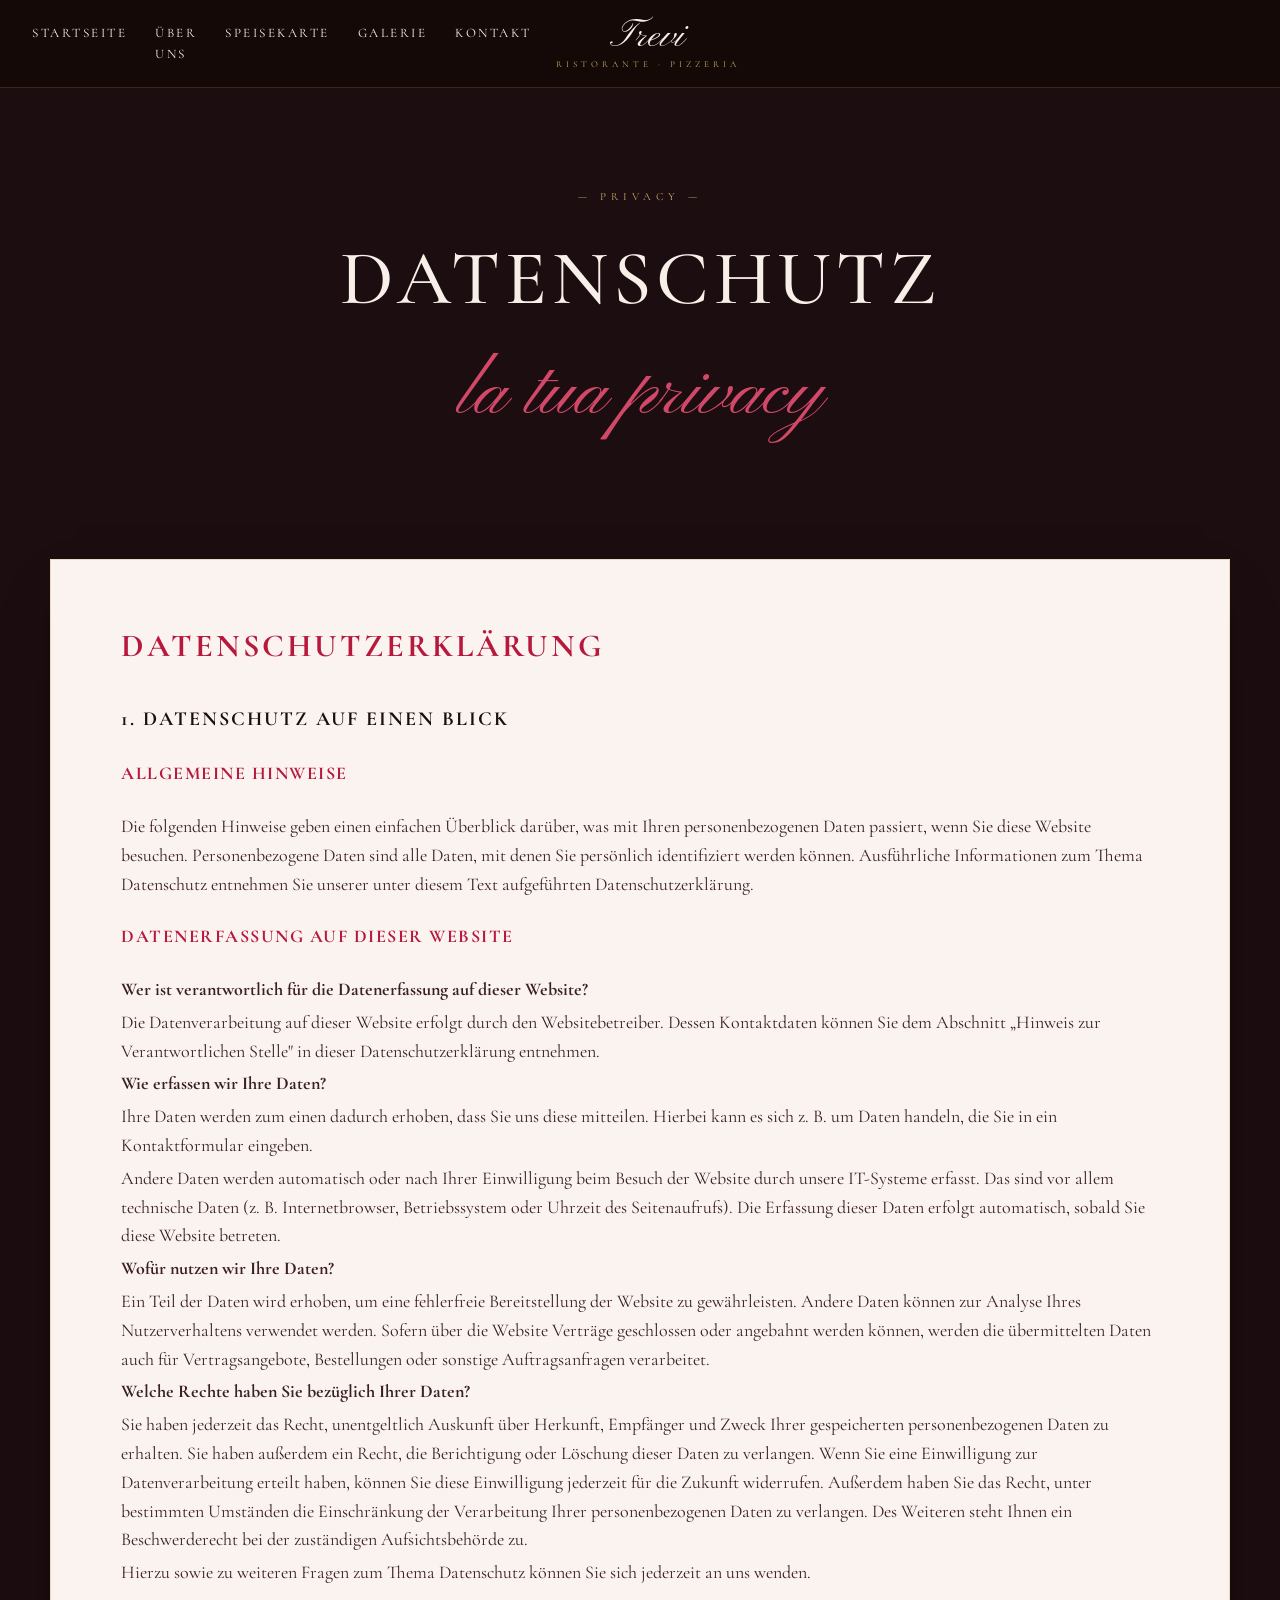
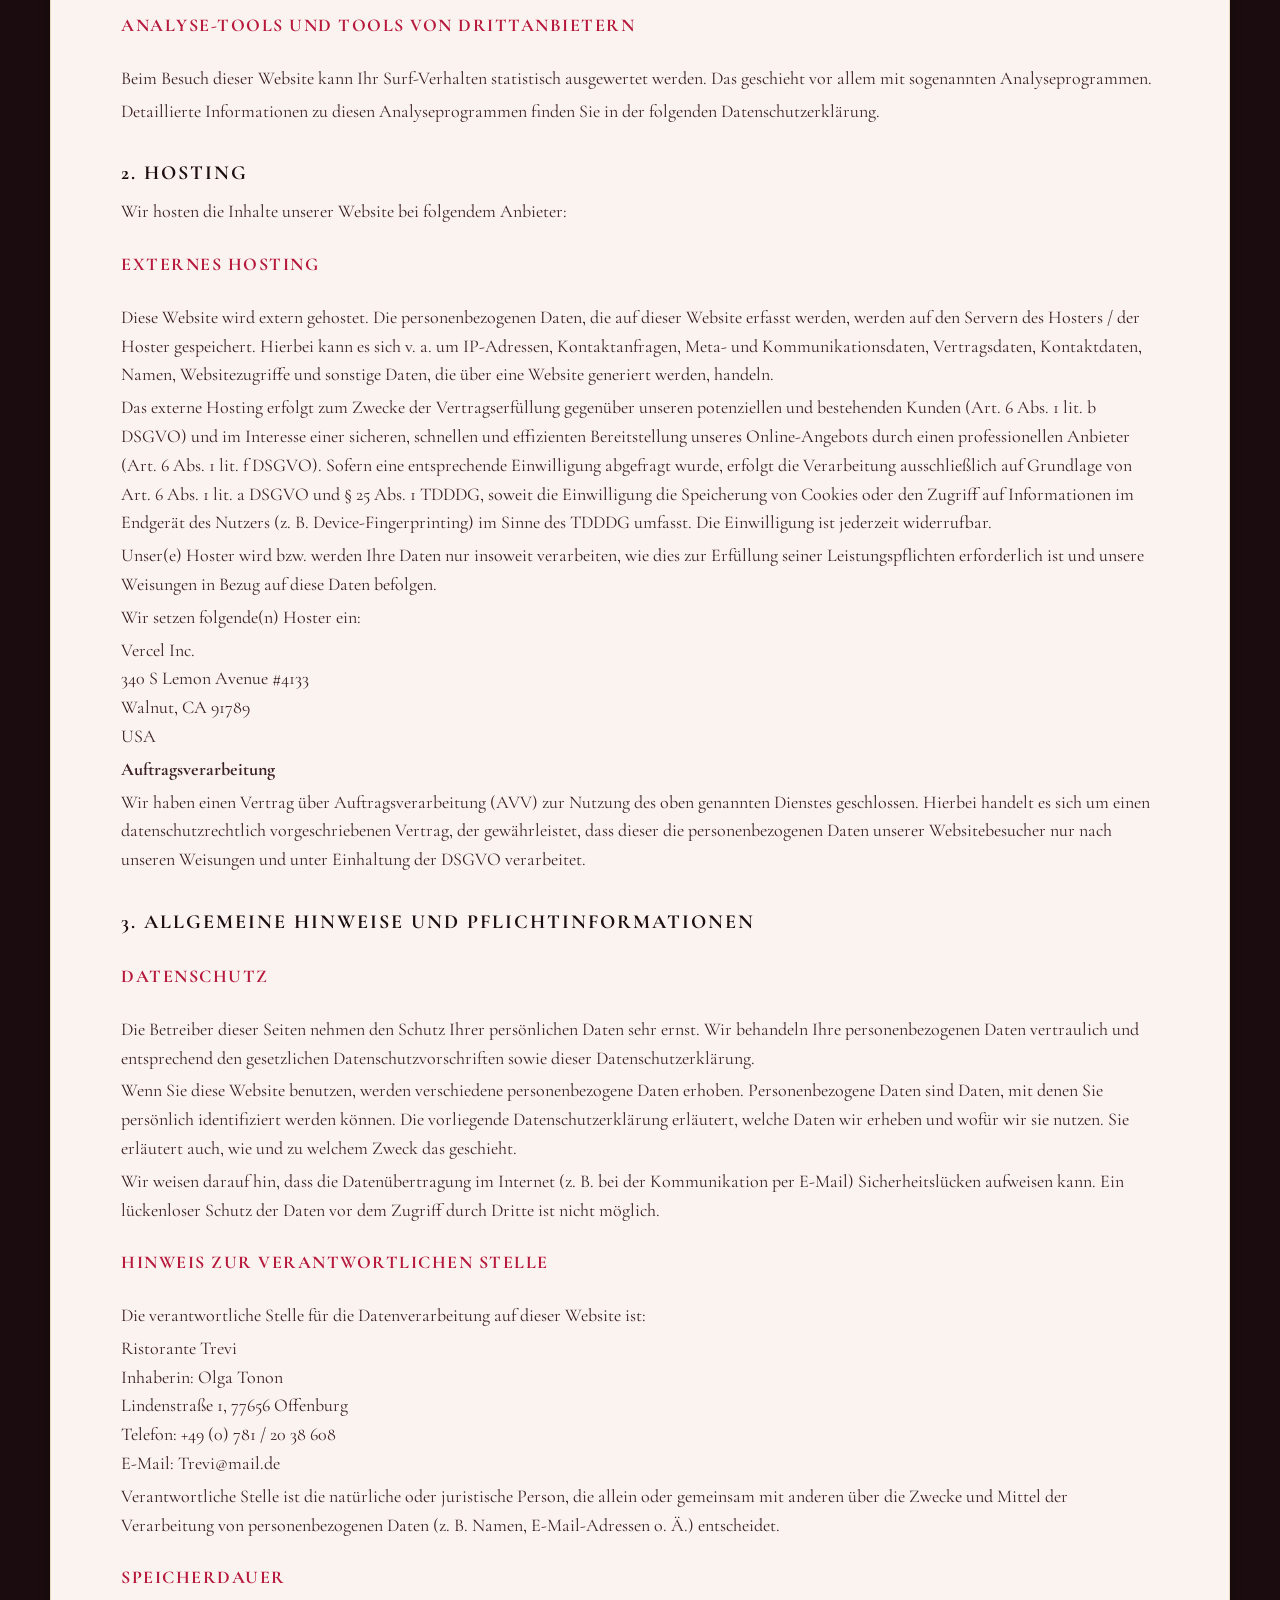
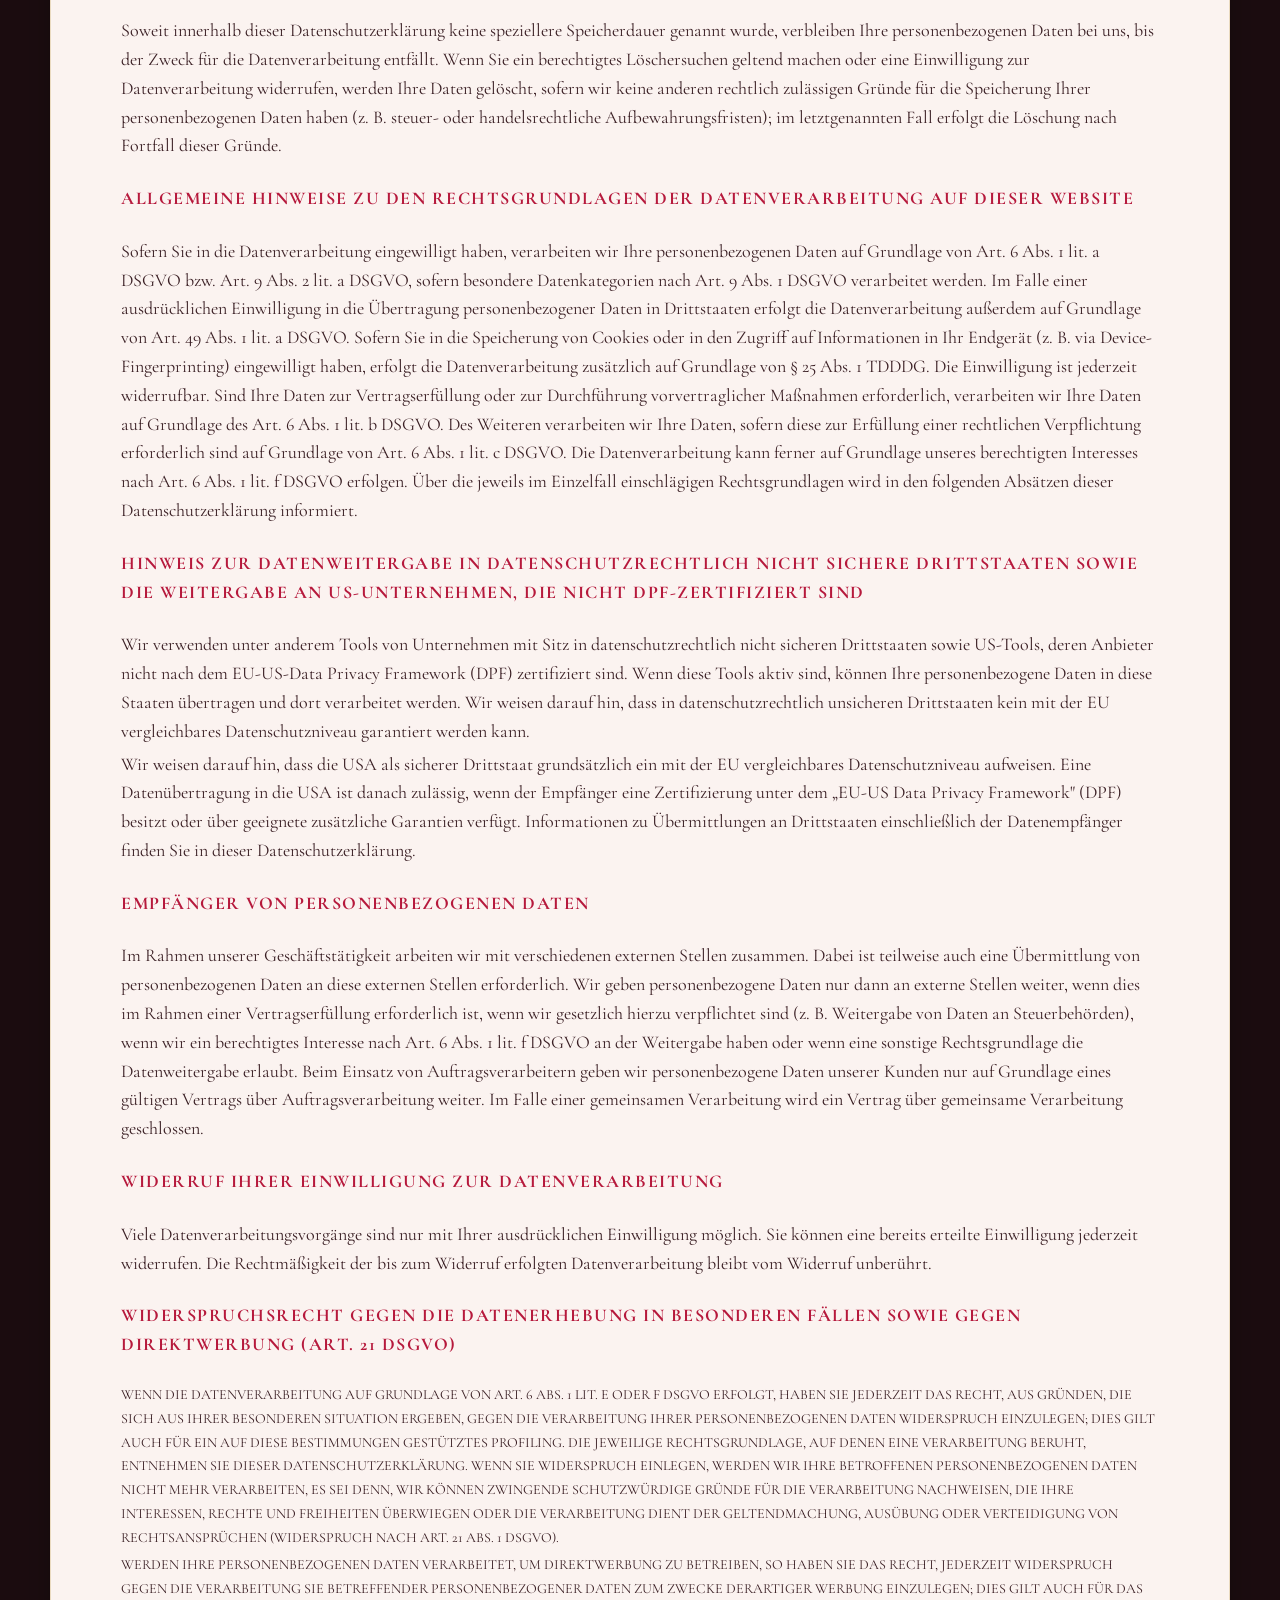
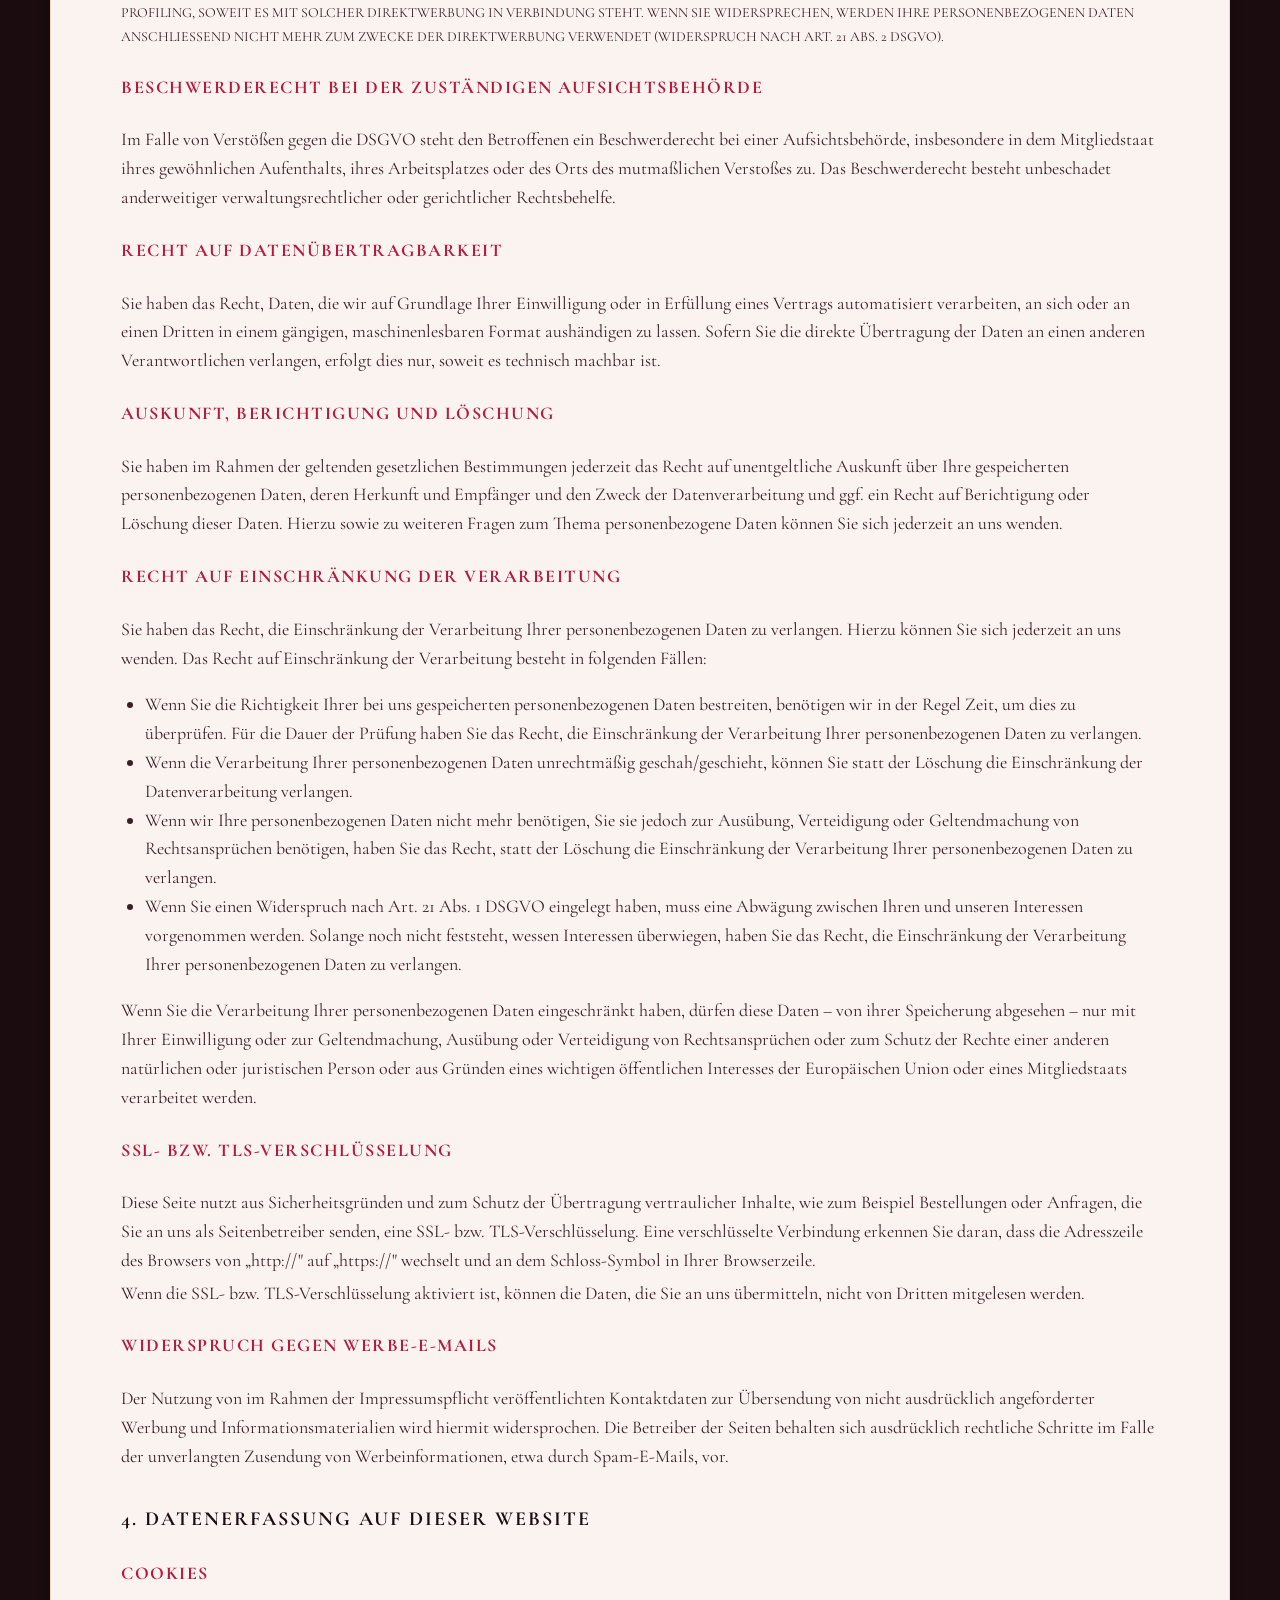
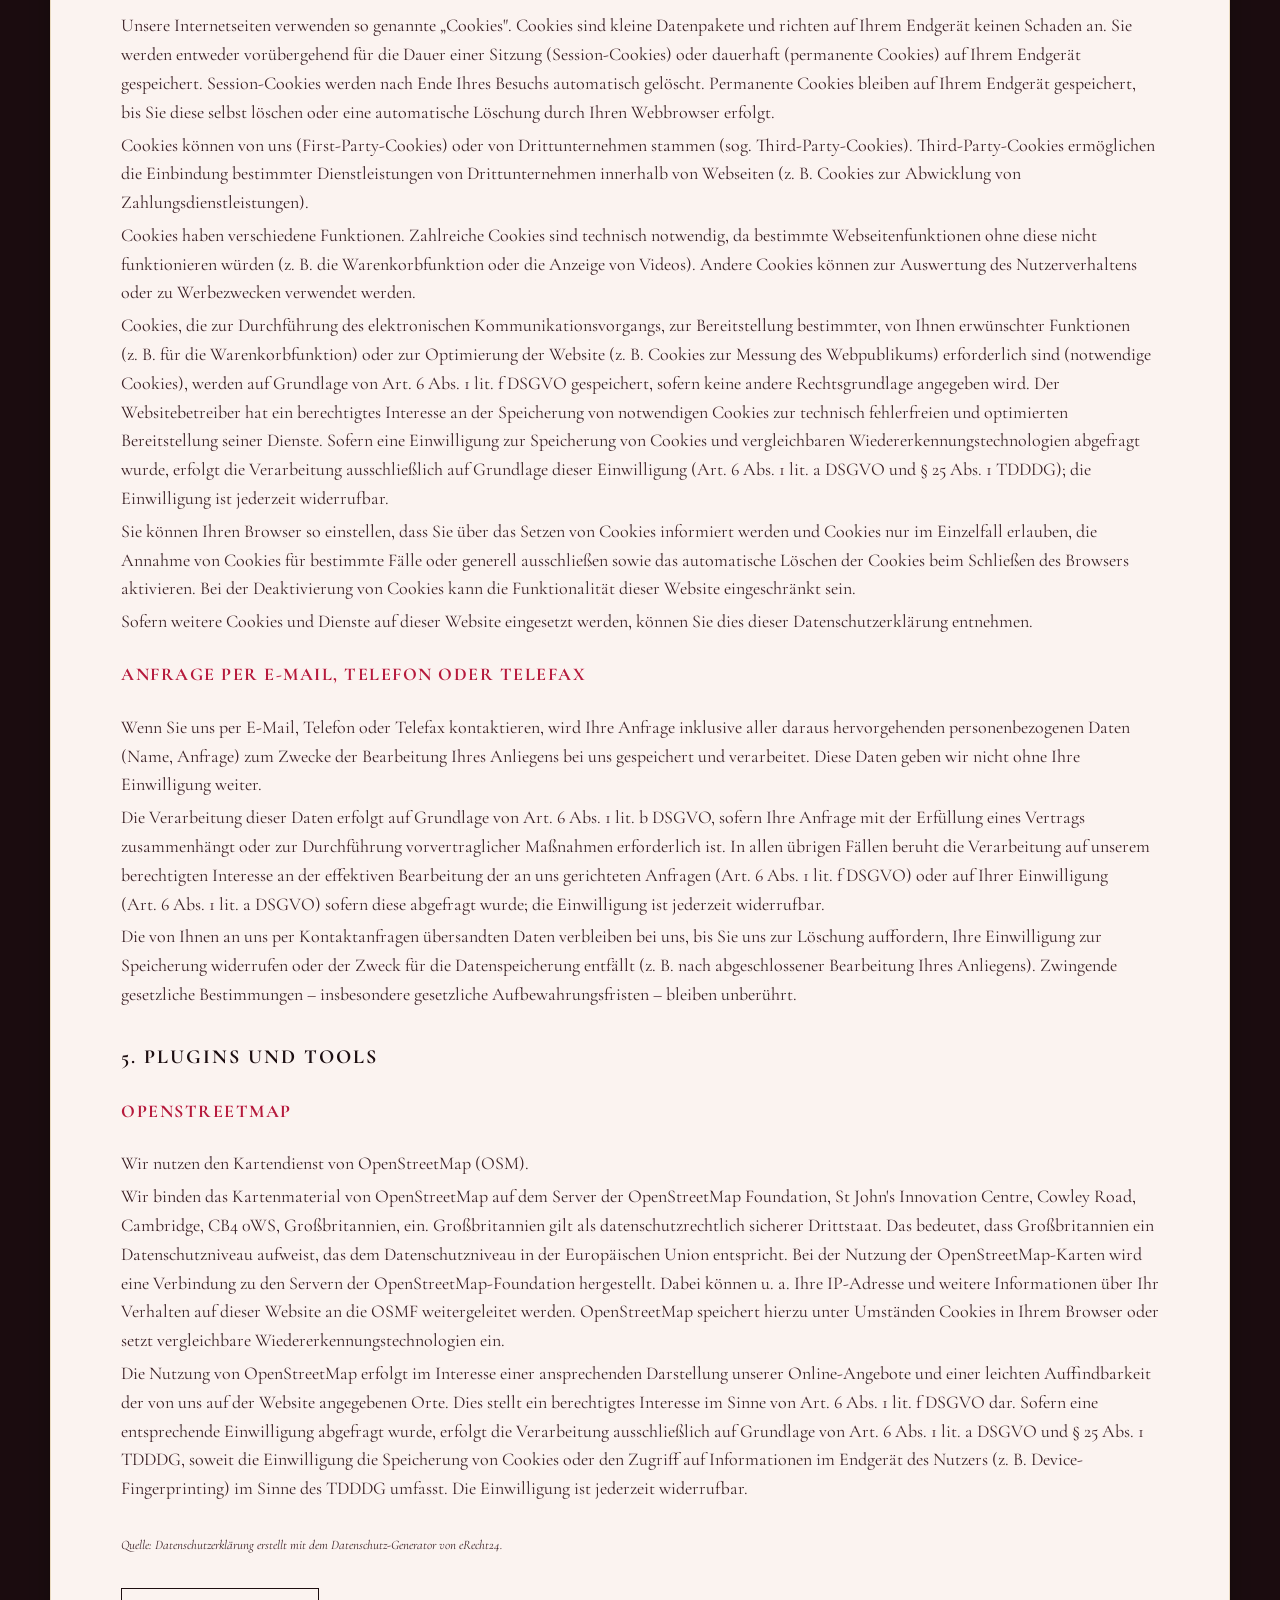
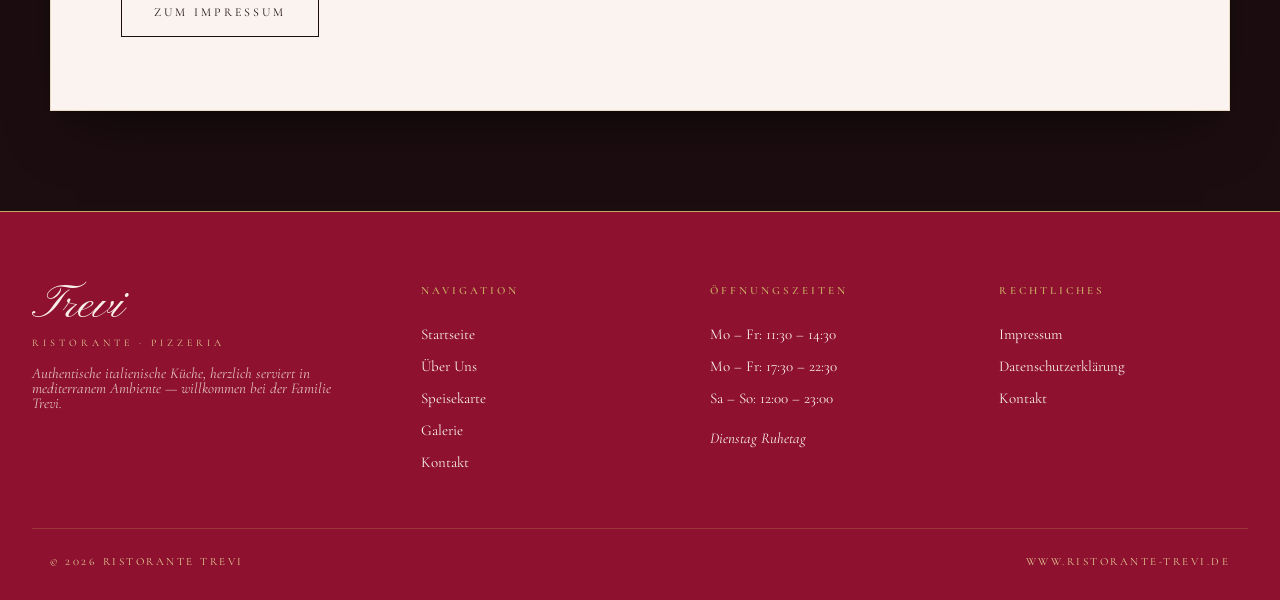
==== datenschutz.html @ f192000e "Add files via upload" ====
<!DOCTYPE html>
<html lang="de">
<head>
<meta charset="UTF-8" />
<meta name="viewport" content="width=device-width, initial-scale=1.0" />
<meta http-equiv="Cache-Control" content="no-cache, no-store, must-revalidate" />
<meta http-equiv="Pragma" content="no-cache" />
<meta http-equiv="Expires" content="0" />
<title>Datenschutzerklärung — Ristorante Trevi</title>
<meta name="description" content="Datenschutzerklärung des Ristorante Trevi gemäß DSGVO." />
<link rel="stylesheet" href="css/fonts.css?v=2" />
<link rel="stylesheet" href="css/styles.css?v=5" />
</head>
<body>
<div class="page-bg"></div>

<nav class="site-nav">
  <div class="nav-inner">
    <div class="nav-left">
      <button class="nav-toggle" aria-label="Menü öffnen">Menü</button>
      <ul class="nav-links">
        <li><a href="index.html">Startseite</a></li>
        <li><a href="ueber-uns.html">Über Uns</a></li>
        <li><a href="speisekarte.html">Speisekarte</a></li>
        <li><a href="galerie.html">Galerie</a></li>
        <li><a href="kontakt.html">Kontakt</a></li>
      </ul>
    </div>
    <a href="index.html" class="nav-brand">Trevi<small>Ristorante · Pizzeria</small></a>
    <div class="nav-right">
    </div>
  </div>
</nav>

<header class="page-header">
  <div class="eyebrow">— Privacy —</div>
  <h1>Datenschutz</h1>
  <div class="script">la tua privacy</div>
</header>

<section class="section" style="padding-top:30px;">
  <div class="section-inner">
    <article class="imprint">
      <h2>Datenschutzerklärung</h2>

      <h3>1. Datenschutz auf einen Blick</h3>

      <h4 style="color:var(--c-magenta);font-family:var(--font-display);font-size:18px;letter-spacing:1.5px;text-transform:uppercase;margin-top:24px;">Allgemeine Hinweise</h4>
      <p>Die folgenden Hinweise geben einen einfachen Überblick darüber, was mit Ihren personenbezogenen Daten
      passiert, wenn Sie diese Website besuchen. Personenbezogene Daten sind alle Daten, mit denen Sie
      persönlich identifiziert werden können. Ausführliche Informationen zum Thema Datenschutz entnehmen
      Sie unserer unter diesem Text aufgeführten Datenschutzerklärung.</p>

      <h4 style="color:var(--c-magenta);font-family:var(--font-display);font-size:18px;letter-spacing:1.5px;text-transform:uppercase;margin-top:24px;">Datenerfassung auf dieser Website</h4>
      <p><strong>Wer ist verantwortlich für die Datenerfassung auf dieser Website?</strong></p>
      <p>Die Datenverarbeitung auf dieser Website erfolgt durch den Websitebetreiber. Dessen Kontaktdaten
      können Sie dem Abschnitt „Hinweis zur Verantwortlichen Stelle" in dieser Datenschutzerklärung entnehmen.</p>

      <p><strong>Wie erfassen wir Ihre Daten?</strong></p>
      <p>Ihre Daten werden zum einen dadurch erhoben, dass Sie uns diese mitteilen. Hierbei kann es sich z.&nbsp;B. um
      Daten handeln, die Sie in ein Kontaktformular eingeben.</p>
      <p>Andere Daten werden automatisch oder nach Ihrer Einwilligung beim Besuch der Website durch unsere IT-Systeme
      erfasst. Das sind vor allem technische Daten (z.&nbsp;B. Internetbrowser, Betriebssystem oder Uhrzeit
      des Seitenaufrufs). Die Erfassung dieser Daten erfolgt automatisch, sobald Sie diese Website betreten.</p>

      <p><strong>Wofür nutzen wir Ihre Daten?</strong></p>
      <p>Ein Teil der Daten wird erhoben, um eine fehlerfreie Bereitstellung der Website zu gewährleisten. Andere
      Daten können zur Analyse Ihres Nutzerverhaltens verwendet werden. Sofern über die Website Verträge
      geschlossen oder angebahnt werden können, werden die übermittelten Daten auch für Vertragsangebote,
      Bestellungen oder sonstige Auftragsanfragen verarbeitet.</p>

      <p><strong>Welche Rechte haben Sie bezüglich Ihrer Daten?</strong></p>
      <p>Sie haben jederzeit das Recht, unentgeltlich Auskunft über Herkunft, Empfänger und Zweck Ihrer
      gespeicherten personenbezogenen Daten zu erhalten. Sie haben außerdem ein Recht, die Berichtigung oder
      Löschung dieser Daten zu verlangen. Wenn Sie eine Einwilligung zur Datenverarbeitung erteilt haben,
      können Sie diese Einwilligung jederzeit für die Zukunft widerrufen. Außerdem haben Sie das Recht, unter
      bestimmten Umständen die Einschränkung der Verarbeitung Ihrer personenbezogenen Daten zu verlangen.
      Des Weiteren steht Ihnen ein Beschwerderecht bei der zuständigen Aufsichtsbehörde zu.</p>
      <p>Hierzu sowie zu weiteren Fragen zum Thema Datenschutz können Sie sich jederzeit an uns wenden.</p>

      <h4 style="color:var(--c-magenta);font-family:var(--font-display);font-size:18px;letter-spacing:1.5px;text-transform:uppercase;margin-top:24px;">Analyse-Tools und Tools von Drittanbietern</h4>
      <p>Beim Besuch dieser Website kann Ihr Surf-Verhalten statistisch ausgewertet werden. Das geschieht vor
      allem mit sogenannten Analyseprogrammen.</p>
      <p>Detaillierte Informationen zu diesen Analyseprogrammen finden Sie in der folgenden
      Datenschutzerklärung.</p>

      <h3>2. Hosting</h3>
      <p>Wir hosten die Inhalte unserer Website bei folgendem Anbieter:</p>

      <h4 style="color:var(--c-magenta);font-family:var(--font-display);font-size:18px;letter-spacing:1.5px;text-transform:uppercase;margin-top:24px;">Externes Hosting</h4>
      <p>Diese Website wird extern gehostet. Die personenbezogenen Daten, die auf dieser Website erfasst werden,
      werden auf den Servern des Hosters / der Hoster gespeichert. Hierbei kann es sich v.&nbsp;a. um IP-Adressen,
      Kontaktanfragen, Meta- und Kommunikationsdaten, Vertragsdaten, Kontaktdaten, Namen, Websitezugriffe
      und sonstige Daten, die über eine Website generiert werden, handeln.</p>
      <p>Das externe Hosting erfolgt zum Zwecke der Vertragserfüllung gegenüber unseren potenziellen und
      bestehenden Kunden (Art.&nbsp;6 Abs.&nbsp;1 lit.&nbsp;b DSGVO) und im Interesse einer sicheren, schnellen und effizienten
      Bereitstellung unseres Online-Angebots durch einen professionellen Anbieter (Art.&nbsp;6 Abs.&nbsp;1 lit.&nbsp;f DSGVO).
      Sofern eine entsprechende Einwilligung abgefragt wurde, erfolgt die Verarbeitung ausschließlich auf
      Grundlage von Art.&nbsp;6 Abs.&nbsp;1 lit.&nbsp;a DSGVO und § 25 Abs.&nbsp;1 TDDDG, soweit die Einwilligung die Speicherung
      von Cookies oder den Zugriff auf Informationen im Endgerät des Nutzers (z.&nbsp;B. Device-Fingerprinting) im
      Sinne des TDDDG umfasst. Die Einwilligung ist jederzeit widerrufbar.</p>
      <p>Unser(e) Hoster wird bzw. werden Ihre Daten nur insoweit verarbeiten, wie dies zur Erfüllung seiner
      Leistungspflichten erforderlich ist und unsere Weisungen in Bezug auf diese Daten befolgen.</p>
      <p>Wir setzen folgende(n) Hoster ein:</p>
      <p>Vercel Inc.<br />
      340 S Lemon Avenue #4133<br />
      Walnut, CA 91789<br />
      USA</p>

      <p><strong>Auftragsverarbeitung</strong></p>
      <p>Wir haben einen Vertrag über Auftragsverarbeitung (AVV) zur Nutzung des oben genannten Dienstes
      geschlossen. Hierbei handelt es sich um einen datenschutzrechtlich vorgeschriebenen Vertrag, der
      gewährleistet, dass dieser die personenbezogenen Daten unserer Websitebesucher nur nach unseren
      Weisungen und unter Einhaltung der DSGVO verarbeitet.</p>

      <h3>3. Allgemeine Hinweise und Pflichtinformationen</h3>

      <h4 style="color:var(--c-magenta);font-family:var(--font-display);font-size:18px;letter-spacing:1.5px;text-transform:uppercase;margin-top:24px;">Datenschutz</h4>
      <p>Die Betreiber dieser Seiten nehmen den Schutz Ihrer persönlichen Daten sehr ernst. Wir behandeln Ihre
      personenbezogenen Daten vertraulich und entsprechend den gesetzlichen Datenschutzvorschriften sowie
      dieser Datenschutzerklärung.</p>
      <p>Wenn Sie diese Website benutzen, werden verschiedene personenbezogene Daten erhoben.
      Personenbezogene Daten sind Daten, mit denen Sie persönlich identifiziert werden können. Die vorliegende
      Datenschutzerklärung erläutert, welche Daten wir erheben und wofür wir sie nutzen. Sie erläutert auch, wie
      und zu welchem Zweck das geschieht.</p>
      <p>Wir weisen darauf hin, dass die Datenübertragung im Internet (z.&nbsp;B. bei der Kommunikation per E-Mail)
      Sicherheitslücken aufweisen kann. Ein lückenloser Schutz der Daten vor dem Zugriff durch Dritte ist nicht
      möglich.</p>

      <h4 style="color:var(--c-magenta);font-family:var(--font-display);font-size:18px;letter-spacing:1.5px;text-transform:uppercase;margin-top:24px;">Hinweis zur verantwortlichen Stelle</h4>
      <p>Die verantwortliche Stelle für die Datenverarbeitung auf dieser Website ist:</p>
      <p>Ristorante Trevi<br />
      Inhaberin: Olga Tonon<br />
      Lindenstraße 1, 77656 Offenburg<br />
      Telefon: +49 (0) 781 / 20 38 608<br />
      E-Mail: Trevi@mail.de</p>
      <p>Verantwortliche Stelle ist die natürliche oder juristische Person, die allein oder gemeinsam mit anderen über
      die Zwecke und Mittel der Verarbeitung von personenbezogenen Daten (z.&nbsp;B. Namen, E-Mail-Adressen o.&nbsp;Ä.)
      entscheidet.</p>

      <h4 style="color:var(--c-magenta);font-family:var(--font-display);font-size:18px;letter-spacing:1.5px;text-transform:uppercase;margin-top:24px;">Speicherdauer</h4>
      <p>Soweit innerhalb dieser Datenschutzerklärung keine speziellere Speicherdauer genannt wurde, verbleiben
      Ihre personenbezogenen Daten bei uns, bis der Zweck für die Datenverarbeitung entfällt. Wenn Sie ein
      berechtigtes Löschersuchen geltend machen oder eine Einwilligung zur Datenverarbeitung widerrufen,
      werden Ihre Daten gelöscht, sofern wir keine anderen rechtlich zulässigen Gründe für die Speicherung Ihrer
      personenbezogenen Daten haben (z.&nbsp;B. steuer- oder handelsrechtliche Aufbewahrungsfristen); im
      letztgenannten Fall erfolgt die Löschung nach Fortfall dieser Gründe.</p>

      <h4 style="color:var(--c-magenta);font-family:var(--font-display);font-size:18px;letter-spacing:1.5px;text-transform:uppercase;margin-top:24px;">Allgemeine Hinweise zu den Rechtsgrundlagen der Datenverarbeitung auf dieser Website</h4>
      <p>Sofern Sie in die Datenverarbeitung eingewilligt haben, verarbeiten wir Ihre personenbezogenen Daten auf
      Grundlage von Art.&nbsp;6 Abs.&nbsp;1 lit.&nbsp;a DSGVO bzw. Art.&nbsp;9 Abs.&nbsp;2 lit.&nbsp;a DSGVO, sofern besondere Datenkategorien
      nach Art.&nbsp;9 Abs.&nbsp;1 DSGVO verarbeitet werden. Im Falle einer ausdrücklichen Einwilligung in die Übertragung
      personenbezogener Daten in Drittstaaten erfolgt die Datenverarbeitung außerdem auf Grundlage von Art.&nbsp;49 Abs.&nbsp;1 lit.&nbsp;a DSGVO.
      Sofern Sie in die Speicherung von Cookies oder in den Zugriff auf Informationen in
      Ihr Endgerät (z.&nbsp;B. via Device-Fingerprinting) eingewilligt haben, erfolgt die Datenverarbeitung zusätzlich
      auf Grundlage von § 25 Abs.&nbsp;1 TDDDG. Die Einwilligung ist jederzeit widerrufbar. Sind Ihre Daten zur
      Vertragserfüllung oder zur Durchführung vorvertraglicher Maßnahmen erforderlich, verarbeiten wir Ihre
      Daten auf Grundlage des Art.&nbsp;6 Abs.&nbsp;1 lit.&nbsp;b DSGVO. Des Weiteren verarbeiten wir Ihre Daten, sofern diese
      zur Erfüllung einer rechtlichen Verpflichtung erforderlich sind auf Grundlage von Art.&nbsp;6 Abs.&nbsp;1 lit.&nbsp;c DSGVO.
      Die Datenverarbeitung kann ferner auf Grundlage unseres berechtigten Interesses nach Art.&nbsp;6 Abs.&nbsp;1 lit.&nbsp;f
      DSGVO erfolgen. Über die jeweils im Einzelfall einschlägigen Rechtsgrundlagen wird in den folgenden
      Absätzen dieser Datenschutzerklärung informiert.</p>

      <h4 style="color:var(--c-magenta);font-family:var(--font-display);font-size:18px;letter-spacing:1.5px;text-transform:uppercase;margin-top:24px;">Hinweis zur Datenweitergabe in datenschutzrechtlich nicht sichere Drittstaaten sowie die Weitergabe an US-Unternehmen, die nicht DPF-zertifiziert sind</h4>
      <p>Wir verwenden unter anderem Tools von Unternehmen mit Sitz in datenschutzrechtlich nicht sicheren
      Drittstaaten sowie US-Tools, deren Anbieter nicht nach dem EU-US-Data Privacy Framework (DPF)
      zertifiziert sind. Wenn diese Tools aktiv sind, können Ihre personenbezogene Daten in diese Staaten
      übertragen und dort verarbeitet werden. Wir weisen darauf hin, dass in datenschutzrechtlich unsicheren
      Drittstaaten kein mit der EU vergleichbares Datenschutzniveau garantiert werden kann.</p>
      <p>Wir weisen darauf hin, dass die USA als sicherer Drittstaat grundsätzlich ein mit der EU vergleichbares
      Datenschutzniveau aufweisen. Eine Datenübertragung in die USA ist danach zulässig, wenn der Empfänger
      eine Zertifizierung unter dem „EU-US Data Privacy Framework" (DPF) besitzt oder über geeignete
      zusätzliche Garantien verfügt. Informationen zu Übermittlungen an Drittstaaten einschließlich der
      Datenempfänger finden Sie in dieser Datenschutzerklärung.</p>

      <h4 style="color:var(--c-magenta);font-family:var(--font-display);font-size:18px;letter-spacing:1.5px;text-transform:uppercase;margin-top:24px;">Empfänger von personenbezogenen Daten</h4>
      <p>Im Rahmen unserer Geschäftstätigkeit arbeiten wir mit verschiedenen externen Stellen zusammen. Dabei
      ist teilweise auch eine Übermittlung von personenbezogenen Daten an diese externen Stellen erforderlich.
      Wir geben personenbezogene Daten nur dann an externe Stellen weiter, wenn dies im Rahmen einer
      Vertragserfüllung erforderlich ist, wenn wir gesetzlich hierzu verpflichtet sind (z.&nbsp;B. Weitergabe von Daten
      an Steuerbehörden), wenn wir ein berechtigtes Interesse nach Art.&nbsp;6 Abs.&nbsp;1 lit.&nbsp;f DSGVO an der Weitergabe
      haben oder wenn eine sonstige Rechtsgrundlage die Datenweitergabe erlaubt. Beim Einsatz von
      Auftragsverarbeitern geben wir personenbezogene Daten unserer Kunden nur auf Grundlage eines gültigen
      Vertrags über Auftragsverarbeitung weiter. Im Falle einer gemeinsamen Verarbeitung wird ein Vertrag über
      gemeinsame Verarbeitung geschlossen.</p>

      <h4 style="color:var(--c-magenta);font-family:var(--font-display);font-size:18px;letter-spacing:1.5px;text-transform:uppercase;margin-top:24px;">Widerruf Ihrer Einwilligung zur Datenverarbeitung</h4>
      <p>Viele Datenverarbeitungsvorgänge sind nur mit Ihrer ausdrücklichen Einwilligung möglich. Sie können eine
      bereits erteilte Einwilligung jederzeit widerrufen. Die Rechtmäßigkeit der bis zum Widerruf erfolgten
      Datenverarbeitung bleibt vom Widerruf unberührt.</p>

      <h4 style="color:var(--c-magenta);font-family:var(--font-display);font-size:18px;letter-spacing:1.5px;text-transform:uppercase;margin-top:24px;">Widerspruchsrecht gegen die Datenerhebung in besonderen Fällen sowie gegen Direktwerbung (Art.&nbsp;21 DSGVO)</h4>
      <p style="text-transform:uppercase;font-size:14px;line-height:1.7;">Wenn die Datenverarbeitung auf Grundlage von Art.&nbsp;6 Abs.&nbsp;1 lit.&nbsp;e oder f DSGVO erfolgt, haben Sie jederzeit das Recht,
      aus Gründen, die sich aus Ihrer besonderen Situation ergeben, gegen die Verarbeitung Ihrer personenbezogenen Daten
      Widerspruch einzulegen; dies gilt auch für ein auf diese Bestimmungen gestütztes Profiling. Die jeweilige Rechtsgrundlage,
      auf denen eine Verarbeitung beruht, entnehmen Sie dieser Datenschutzerklärung. Wenn Sie Widerspruch einlegen,
      werden wir Ihre betroffenen personenbezogenen Daten nicht mehr verarbeiten, es sei denn, wir können zwingende
      schutzwürdige Gründe für die Verarbeitung nachweisen, die Ihre Interessen, Rechte und Freiheiten überwiegen oder die
      Verarbeitung dient der Geltendmachung, Ausübung oder Verteidigung von Rechtsansprüchen (Widerspruch nach Art.&nbsp;21 Abs.&nbsp;1 DSGVO).</p>
      <p style="text-transform:uppercase;font-size:14px;line-height:1.7;">Werden Ihre personenbezogenen Daten verarbeitet, um Direktwerbung zu betreiben, so haben Sie das Recht,
      jederzeit Widerspruch gegen die Verarbeitung Sie betreffender personenbezogener Daten zum Zwecke derartiger Werbung
      einzulegen; dies gilt auch für das Profiling, soweit es mit solcher Direktwerbung in Verbindung steht. Wenn Sie widersprechen,
      werden Ihre personenbezogenen Daten anschließend nicht mehr zum Zwecke der Direktwerbung verwendet (Widerspruch
      nach Art.&nbsp;21 Abs.&nbsp;2 DSGVO).</p>

      <h4 style="color:var(--c-magenta);font-family:var(--font-display);font-size:18px;letter-spacing:1.5px;text-transform:uppercase;margin-top:24px;">Beschwerderecht bei der zuständigen Aufsichtsbehörde</h4>
      <p>Im Falle von Verstößen gegen die DSGVO steht den Betroffenen ein Beschwerderecht bei einer
      Aufsichtsbehörde, insbesondere in dem Mitgliedstaat ihres gewöhnlichen Aufenthalts, ihres Arbeitsplatzes
      oder des Orts des mutmaßlichen Verstoßes zu. Das Beschwerderecht besteht unbeschadet anderweitiger
      verwaltungsrechtlicher oder gerichtlicher Rechtsbehelfe.</p>

      <h4 style="color:var(--c-magenta);font-family:var(--font-display);font-size:18px;letter-spacing:1.5px;text-transform:uppercase;margin-top:24px;">Recht auf Datenübertragbarkeit</h4>
      <p>Sie haben das Recht, Daten, die wir auf Grundlage Ihrer Einwilligung oder in Erfüllung eines Vertrags
      automatisiert verarbeiten, an sich oder an einen Dritten in einem gängigen, maschinenlesbaren Format
      aushändigen zu lassen. Sofern Sie die direkte Übertragung der Daten an einen anderen Verantwortlichen
      verlangen, erfolgt dies nur, soweit es technisch machbar ist.</p>

      <h4 style="color:var(--c-magenta);font-family:var(--font-display);font-size:18px;letter-spacing:1.5px;text-transform:uppercase;margin-top:24px;">Auskunft, Berichtigung und Löschung</h4>
      <p>Sie haben im Rahmen der geltenden gesetzlichen Bestimmungen jederzeit das Recht auf unentgeltliche
      Auskunft über Ihre gespeicherten personenbezogenen Daten, deren Herkunft und Empfänger und den
      Zweck der Datenverarbeitung und ggf. ein Recht auf Berichtigung oder Löschung dieser Daten. Hierzu sowie
      zu weiteren Fragen zum Thema personenbezogene Daten können Sie sich jederzeit an uns wenden.</p>

      <h4 style="color:var(--c-magenta);font-family:var(--font-display);font-size:18px;letter-spacing:1.5px;text-transform:uppercase;margin-top:24px;">Recht auf Einschränkung der Verarbeitung</h4>
      <p>Sie haben das Recht, die Einschränkung der Verarbeitung Ihrer personenbezogenen Daten zu verlangen.
      Hierzu können Sie sich jederzeit an uns wenden. Das Recht auf Einschränkung der Verarbeitung besteht in
      folgenden Fällen:</p>
      <ul style="padding-left:24px;color:var(--c-ink-soft);">
        <li>Wenn Sie die Richtigkeit Ihrer bei uns gespeicherten personenbezogenen Daten bestreiten, benötigen wir
        in der Regel Zeit, um dies zu überprüfen. Für die Dauer der Prüfung haben Sie das Recht, die
        Einschränkung der Verarbeitung Ihrer personenbezogenen Daten zu verlangen.</li>
        <li>Wenn die Verarbeitung Ihrer personenbezogenen Daten unrechtmäßig geschah/geschieht, können Sie
        statt der Löschung die Einschränkung der Datenverarbeitung verlangen.</li>
        <li>Wenn wir Ihre personenbezogenen Daten nicht mehr benötigen, Sie sie jedoch zur Ausübung,
        Verteidigung oder Geltendmachung von Rechtsansprüchen benötigen, haben Sie das Recht, statt der
        Löschung die Einschränkung der Verarbeitung Ihrer personenbezogenen Daten zu verlangen.</li>
        <li>Wenn Sie einen Widerspruch nach Art.&nbsp;21 Abs.&nbsp;1 DSGVO eingelegt haben, muss eine Abwägung zwischen
        Ihren und unseren Interessen vorgenommen werden. Solange noch nicht feststeht, wessen Interessen
        überwiegen, haben Sie das Recht, die Einschränkung der Verarbeitung Ihrer personenbezogenen Daten
        zu verlangen.</li>
      </ul>
      <p>Wenn Sie die Verarbeitung Ihrer personenbezogenen Daten eingeschränkt haben, dürfen diese Daten – von
      ihrer Speicherung abgesehen – nur mit Ihrer Einwilligung oder zur Geltendmachung, Ausübung oder
      Verteidigung von Rechtsansprüchen oder zum Schutz der Rechte einer anderen natürlichen oder
      juristischen Person oder aus Gründen eines wichtigen öffentlichen Interesses der Europäischen Union oder
      eines Mitgliedstaats verarbeitet werden.</p>

      <h4 style="color:var(--c-magenta);font-family:var(--font-display);font-size:18px;letter-spacing:1.5px;text-transform:uppercase;margin-top:24px;">SSL- bzw. TLS-Verschlüsselung</h4>
      <p>Diese Seite nutzt aus Sicherheitsgründen und zum Schutz der Übertragung vertraulicher Inhalte, wie zum
      Beispiel Bestellungen oder Anfragen, die Sie an uns als Seitenbetreiber senden, eine SSL- bzw. TLS-Verschlüsselung.
      Eine verschlüsselte Verbindung erkennen Sie daran, dass die Adresszeile des Browsers von
      „http://" auf „https://" wechselt und an dem Schloss-Symbol in Ihrer Browserzeile.</p>
      <p>Wenn die SSL- bzw. TLS-Verschlüsselung aktiviert ist, können die Daten, die Sie an uns übermitteln, nicht
      von Dritten mitgelesen werden.</p>

      <h4 style="color:var(--c-magenta);font-family:var(--font-display);font-size:18px;letter-spacing:1.5px;text-transform:uppercase;margin-top:24px;">Widerspruch gegen Werbe-E-Mails</h4>
      <p>Der Nutzung von im Rahmen der Impressumspflicht veröffentlichten Kontaktdaten zur Übersendung von
      nicht ausdrücklich angeforderter Werbung und Informationsmaterialien wird hiermit widersprochen. Die
      Betreiber der Seiten behalten sich ausdrücklich rechtliche Schritte im Falle der unverlangten Zusendung von
      Werbeinformationen, etwa durch Spam-E-Mails, vor.</p>

      <h3>4. Datenerfassung auf dieser Website</h3>

      <h4 style="color:var(--c-magenta);font-family:var(--font-display);font-size:18px;letter-spacing:1.5px;text-transform:uppercase;margin-top:24px;">Cookies</h4>
      <p>Unsere Internetseiten verwenden so genannte „Cookies". Cookies sind kleine Datenpakete und richten auf
      Ihrem Endgerät keinen Schaden an. Sie werden entweder vorübergehend für die Dauer einer Sitzung
      (Session-Cookies) oder dauerhaft (permanente Cookies) auf Ihrem Endgerät gespeichert. Session-Cookies
      werden nach Ende Ihres Besuchs automatisch gelöscht. Permanente Cookies bleiben auf Ihrem Endgerät
      gespeichert, bis Sie diese selbst löschen oder eine automatische Löschung durch Ihren Webbrowser erfolgt.</p>
      <p>Cookies können von uns (First-Party-Cookies) oder von Drittunternehmen stammen (sog. Third-Party-Cookies).
      Third-Party-Cookies ermöglichen die Einbindung bestimmter Dienstleistungen von
      Drittunternehmen innerhalb von Webseiten (z.&nbsp;B. Cookies zur Abwicklung von Zahlungsdienstleistungen).</p>
      <p>Cookies haben verschiedene Funktionen. Zahlreiche Cookies sind technisch notwendig, da bestimmte
      Webseitenfunktionen ohne diese nicht funktionieren würden (z.&nbsp;B. die Warenkorbfunktion oder die Anzeige
      von Videos). Andere Cookies können zur Auswertung des Nutzerverhaltens oder zu Werbezwecken
      verwendet werden.</p>
      <p>Cookies, die zur Durchführung des elektronischen Kommunikationsvorgangs, zur Bereitstellung
      bestimmter, von Ihnen erwünschter Funktionen (z.&nbsp;B. für die Warenkorbfunktion) oder zur Optimierung der
      Website (z.&nbsp;B. Cookies zur Messung des Webpublikums) erforderlich sind (notwendige Cookies), werden auf
      Grundlage von Art.&nbsp;6 Abs.&nbsp;1 lit.&nbsp;f DSGVO gespeichert, sofern keine andere Rechtsgrundlage angegeben wird.
      Der Websitebetreiber hat ein berechtigtes Interesse an der Speicherung von notwendigen Cookies zur
      technisch fehlerfreien und optimierten Bereitstellung seiner Dienste. Sofern eine Einwilligung zur
      Speicherung von Cookies und vergleichbaren Wiedererkennungstechnologien abgefragt wurde, erfolgt die
      Verarbeitung ausschließlich auf Grundlage dieser Einwilligung (Art.&nbsp;6 Abs.&nbsp;1 lit.&nbsp;a DSGVO und § 25 Abs.&nbsp;1
      TDDDG); die Einwilligung ist jederzeit widerrufbar.</p>
      <p>Sie können Ihren Browser so einstellen, dass Sie über das Setzen von Cookies informiert werden und
      Cookies nur im Einzelfall erlauben, die Annahme von Cookies für bestimmte Fälle oder generell ausschließen
      sowie das automatische Löschen der Cookies beim Schließen des Browsers aktivieren. Bei der
      Deaktivierung von Cookies kann die Funktionalität dieser Website eingeschränkt sein.</p>
      <p>Sofern weitere Cookies und Dienste auf dieser Website eingesetzt werden, können Sie dies dieser
      Datenschutzerklärung entnehmen.</p>

      <h4 style="color:var(--c-magenta);font-family:var(--font-display);font-size:18px;letter-spacing:1.5px;text-transform:uppercase;margin-top:24px;">Anfrage per E-Mail, Telefon oder Telefax</h4>
      <p>Wenn Sie uns per E-Mail, Telefon oder Telefax kontaktieren, wird Ihre Anfrage inklusive aller daraus
      hervorgehenden personenbezogenen Daten (Name, Anfrage) zum Zwecke der Bearbeitung Ihres Anliegens
      bei uns gespeichert und verarbeitet. Diese Daten geben wir nicht ohne Ihre Einwilligung weiter.</p>
      <p>Die Verarbeitung dieser Daten erfolgt auf Grundlage von Art.&nbsp;6 Abs.&nbsp;1 lit.&nbsp;b DSGVO, sofern Ihre Anfrage mit
      der Erfüllung eines Vertrags zusammenhängt oder zur Durchführung vorvertraglicher Maßnahmen
      erforderlich ist. In allen übrigen Fällen beruht die Verarbeitung auf unserem berechtigten Interesse an der
      effektiven Bearbeitung der an uns gerichteten Anfragen (Art.&nbsp;6 Abs.&nbsp;1 lit.&nbsp;f DSGVO) oder auf Ihrer
      Einwilligung (Art.&nbsp;6 Abs.&nbsp;1 lit.&nbsp;a DSGVO) sofern diese abgefragt wurde; die Einwilligung ist jederzeit
      widerrufbar.</p>
      <p>Die von Ihnen an uns per Kontaktanfragen übersandten Daten verbleiben bei uns, bis Sie uns zur Löschung
      auffordern, Ihre Einwilligung zur Speicherung widerrufen oder der Zweck für die Datenspeicherung entfällt
      (z.&nbsp;B. nach abgeschlossener Bearbeitung Ihres Anliegens). Zwingende gesetzliche Bestimmungen –
      insbesondere gesetzliche Aufbewahrungsfristen – bleiben unberührt.</p>

      <h3>5. Plugins und Tools</h3>

      <h4 style="color:var(--c-magenta);font-family:var(--font-display);font-size:18px;letter-spacing:1.5px;text-transform:uppercase;margin-top:24px;">OpenStreetMap</h4>
      <p>Wir nutzen den Kartendienst von OpenStreetMap (OSM).</p>
      <p>Wir binden das Kartenmaterial von OpenStreetMap auf dem Server der OpenStreetMap Foundation, St
      John's Innovation Centre, Cowley Road, Cambridge, CB4&nbsp;0WS, Großbritannien, ein. Großbritannien gilt als
      datenschutzrechtlich sicherer Drittstaat. Das bedeutet, dass Großbritannien ein Datenschutzniveau
      aufweist, das dem Datenschutzniveau in der Europäischen Union entspricht. Bei der Nutzung der
      OpenStreetMap-Karten wird eine Verbindung zu den Servern der OpenStreetMap-Foundation hergestellt.
      Dabei können u.&nbsp;a. Ihre IP-Adresse und weitere Informationen über Ihr Verhalten auf dieser Website an die
      OSMF weitergeleitet werden. OpenStreetMap speichert hierzu unter Umständen Cookies in Ihrem Browser
      oder setzt vergleichbare Wiedererkennungstechnologien ein.</p>
      <p>Die Nutzung von OpenStreetMap erfolgt im Interesse einer ansprechenden Darstellung unserer Online-Angebote
      und einer leichten Auffindbarkeit der von uns auf der Website angegebenen Orte. Dies stellt ein
      berechtigtes Interesse im Sinne von Art.&nbsp;6 Abs.&nbsp;1 lit.&nbsp;f DSGVO dar. Sofern eine entsprechende Einwilligung
      abgefragt wurde, erfolgt die Verarbeitung ausschließlich auf Grundlage von Art.&nbsp;6 Abs.&nbsp;1 lit.&nbsp;a DSGVO und §
      25 Abs.&nbsp;1 TDDDG, soweit die Einwilligung die Speicherung von Cookies oder den Zugriff auf Informationen
      im Endgerät des Nutzers (z.&nbsp;B. Device-Fingerprinting) im Sinne des TDDDG umfasst. Die Einwilligung ist
      jederzeit widerrufbar.</p>

      <p style="margin-top:32px;font-size:13px;color:var(--c-ink-soft);font-style:italic;">Quelle: Datenschutzerklärung erstellt mit dem Datenschutz-Generator von eRecht24.</p>

      <p style="margin-top:32px;">
        <a href="kontakt.html#impressum" class="btn btn-ghost">Zum Impressum</a>
      </p>
    </article>
  </div>
</section>

<footer class="site-footer">
  <div class="footer-inner">
    <div class="footer-brand">
      Trevi
      <small>Ristorante · Pizzeria</small>
      <p>Authentische italienische Küche, herzlich serviert in mediterranem Ambiente — willkommen bei der Familie Trevi.</p>
    </div>
    <div class="footer-col">
      <h4>Navigation</h4>
      <ul>
        <li><a href="index.html">Startseite</a></li>
        <li><a href="ueber-uns.html">Über Uns</a></li>
        <li><a href="speisekarte.html">Speisekarte</a></li>
        <li><a href="galerie.html">Galerie</a></li>
        <li><a href="kontakt.html">Kontakt</a></li>
      </ul>
    </div>
    <div class="footer-col">
      <h4>Öffnungszeiten</h4>
      <ul>
        <li>Mo – Fr: 11:30 – 14:30</li>
        <li>Mo – Fr: 17:30 – 22:30</li>
        <li>Sa – So: 12:00 – 23:00</li>
        <li style="margin-top:8px;font-style:italic;">Dienstag Ruhetag</li>
      </ul>
    </div>
    <div class="footer-col">
      <h4>Rechtliches</h4>
      <ul>
        <li><a href="kontakt.html#impressum">Impressum</a></li>
        <li><a href="datenschutz.html">Datenschutzerklärung</a></li>
        <li><a href="kontakt.html">Kontakt</a></li>
      </ul>
    </div>
  </div>
  <div class="footer-bottom">
    <span>© <span data-year>2026</span> Ristorante Trevi</span>
    <span>www.ristorante-trevi.de</span>
  </div>
</footer>

<script src="js/main.js?v=4"></script>
</body>
</html>
---- css/fonts.css ----
/* Locally hosted Google Fonts — DSGVO-konform, no external request to Google. */

/* latin */
@font-face {
  font-family: 'Cinzel';
  font-style: normal;
  font-weight: 400;
  font-display: swap;
  src: url('fonts/cinzel-400-normal.woff2') format('woff2');
  unicode-range: U+0000-00FF, U+0131, U+0152-0153, U+02BB-02BC, U+02C6, U+02DA, U+02DC, U+0304, U+0308, U+0329, U+2000-206F, U+20AC, U+2122, U+2191, U+2193, U+2212, U+2215, U+FEFF, U+FFFD;
}

/* latin */
@font-face {
  font-family: 'Cinzel';
  font-style: normal;
  font-weight: 500;
  font-display: swap;
  src: url('fonts/cinzel-500-normal.woff2') format('woff2');
  unicode-range: U+0000-00FF, U+0131, U+0152-0153, U+02BB-02BC, U+02C6, U+02DA, U+02DC, U+0304, U+0308, U+0329, U+2000-206F, U+20AC, U+2122, U+2191, U+2193, U+2212, U+2215, U+FEFF, U+FFFD;
}

/* latin */
@font-face {
  font-family: 'Cormorant Garamond';
  font-style: italic;
  font-weight: 400;
  font-display: swap;
  src: url('fonts/cormorant-garamond-400-italic.woff2') format('woff2');
  unicode-range: U+0000-00FF, U+0131, U+0152-0153, U+02BB-02BC, U+02C6, U+02DA, U+02DC, U+0304, U+0308, U+0329, U+2000-206F, U+20AC, U+2122, U+2191, U+2193, U+2212, U+2215, U+FEFF, U+FFFD;
}

/* latin */
@font-face {
  font-family: 'Cormorant Garamond';
  font-style: italic;
  font-weight: 500;
  font-display: swap;
  src: url('fonts/cormorant-garamond-500-italic.woff2') format('woff2');
  unicode-range: U+0000-00FF, U+0131, U+0152-0153, U+02BB-02BC, U+02C6, U+02DA, U+02DC, U+0304, U+0308, U+0329, U+2000-206F, U+20AC, U+2122, U+2191, U+2193, U+2212, U+2215, U+FEFF, U+FFFD;
}

/* latin */
@font-face {
  font-family: 'Cormorant Garamond';
  font-style: normal;
  font-weight: 400;
  font-display: swap;
  src: url('fonts/cormorant-garamond-400-normal.woff2') format('woff2');
  unicode-range: U+0000-00FF, U+0131, U+0152-0153, U+02BB-02BC, U+02C6, U+02DA, U+02DC, U+0304, U+0308, U+0329, U+2000-206F, U+20AC, U+2122, U+2191, U+2193, U+2212, U+2215, U+FEFF, U+FFFD;
}

/* latin */
@font-face {
  font-family: 'Cormorant Garamond';
  font-style: normal;
  font-weight: 500;
  font-display: swap;
  src: url('fonts/cormorant-garamond-500-normal.woff2') format('woff2');
  unicode-range: U+0000-00FF, U+0131, U+0152-0153, U+02BB-02BC, U+02C6, U+02DA, U+02DC, U+0304, U+0308, U+0329, U+2000-206F, U+20AC, U+2122, U+2191, U+2193, U+2212, U+2215, U+FEFF, U+FFFD;
}

/* latin */
@font-face {
  font-family: 'Cormorant Garamond';
  font-style: normal;
  font-weight: 600;
  font-display: swap;
  src: url('fonts/cormorant-garamond-600-normal.woff2') format('woff2');
  unicode-range: U+0000-00FF, U+0131, U+0152-0153, U+02BB-02BC, U+02C6, U+02DA, U+02DC, U+0304, U+0308, U+0329, U+2000-206F, U+20AC, U+2122, U+2191, U+2193, U+2212, U+2215, U+FEFF, U+FFFD;
}

/* latin */
@font-face {
  font-family: 'Cormorant Garamond';
  font-style: normal;
  font-weight: 700;
  font-display: swap;
  src: url('fonts/cormorant-garamond-700-normal.woff2') format('woff2');
  unicode-range: U+0000-00FF, U+0131, U+0152-0153, U+02BB-02BC, U+02C6, U+02DA, U+02DC, U+0304, U+0308, U+0329, U+2000-206F, U+20AC, U+2122, U+2191, U+2193, U+2212, U+2215, U+FEFF, U+FFFD;
}

/* latin */
@font-face {
  font-family: 'Cormorant SC';
  font-style: normal;
  font-weight: 400;
  font-display: swap;
  src: url('fonts/cormorant-sc-400-normal.woff2') format('woff2');
  unicode-range: U+0000-00FF, U+0131, U+0152-0153, U+02BB-02BC, U+02C6, U+02DA, U+02DC, U+0304, U+0308, U+0329, U+2000-206F, U+20AC, U+2122, U+2191, U+2193, U+2212, U+2215, U+FEFF, U+FFFD;
}

/* latin */
@font-face {
  font-family: 'Cormorant SC';
  font-style: normal;
  font-weight: 500;
  font-display: swap;
  src: url('fonts/cormorant-sc-500-normal.woff2') format('woff2');
  unicode-range: U+0000-00FF, U+0131, U+0152-0153, U+02BB-02BC, U+02C6, U+02DA, U+02DC, U+0304, U+0308, U+0329, U+2000-206F, U+20AC, U+2122, U+2191, U+2193, U+2212, U+2215, U+FEFF, U+FFFD;
}

/* latin */
@font-face {
  font-family: 'Cormorant SC';
  font-style: normal;
  font-weight: 600;
  font-display: swap;
  src: url('fonts/cormorant-sc-600-normal.woff2') format('woff2');
  unicode-range: U+0000-00FF, U+0131, U+0152-0153, U+02BB-02BC, U+02C6, U+02DA, U+02DC, U+0304, U+0308, U+0329, U+2000-206F, U+20AC, U+2122, U+2191, U+2193, U+2212, U+2215, U+FEFF, U+FFFD;
}

/* latin */
@font-face {
  font-family: 'Pinyon Script';
  font-style: normal;
  font-weight: 400;
  font-display: swap;
  src: url('fonts/pinyon-script-400-normal.woff2') format('woff2');
  unicode-range: U+0000-00FF, U+0131, U+0152-0153, U+02BB-02BC, U+02C6, U+02DA, U+02DC, U+0304, U+0308, U+0329, U+2000-206F, U+20AC, U+2122, U+2191, U+2193, U+2212, U+2215, U+FEFF, U+FFFD;
}
---- css/styles.css ----
/* =========================================================
   Trevi Ristorante Pizzeria — Global Stylesheet
   Palette: deep magenta-red, warm gold, cream, midnight
   ========================================================= */

:root {
  /* Trevi brand book colors — sampled from the official Speisekarte PDF */
  --c-magenta: #b6193c;          /* exact banner / title red from brand book */
  --c-magenta-deep: #8e1130;     /* darker variant for hover / shadow */
  --c-magenta-soft: #d14869;     /* lighter variant for accents / shimmer */
  --c-magenta-pale: #faf3f3;     /* pale pink watermark tint from brand book */
  --c-gold: #c9a961;
  --c-gold-soft: #e6cf94;
  --c-cream: #f8efe9;            /* paper card surface — leans into watermark pink */
  --c-cream-warm: #f2e2dc;       /* warmer accent surface — payment notice etc. */
  --c-ink: #1c0d10;              /* deep ink with a faint magenta undertone */
  --c-ink-soft: #3a1f24;
  --c-paper: #fbf3f0;            /* brightest card paper — matches PDF page tone */
  --c-line: rgba(28, 13, 16, 0.15);

  --font-script: "Pinyon Script", "Italianno", cursive;
  --font-display: "Cormorant Garamond", "Playfair Display", Georgia, serif;
  --font-body: "Cormorant Garamond", Georgia, serif;
  --font-ui: "Cormorant SC", "Cinzel", serif;

  --shadow-card: 0 30px 60px -25px rgba(0, 0, 0, 0.55), 0 8px 20px -10px rgba(0, 0, 0, 0.35);
  --radius-card: 4px;
}

* { box-sizing: border-box; }

html, body {
  margin: 0;
  padding: 0;
  background: var(--c-ink);
  color: var(--c-ink);
  font-family: var(--font-body);
  font-size: 18px;
  line-height: 1.6;
  -webkit-font-smoothing: antialiased;
  text-rendering: optimizeLegibility;
  overflow-x: hidden;        /* kill any rogue horizontal scroll */
  overscroll-behavior-x: none; /* don't bounce sideways on iOS */
  width: 100%;
  max-width: 100vw;
}

img { max-width: 100%; display: block; }
a { color: inherit; text-decoration: none; }

/* ---------- Background canvas (painterly dark) ---------- */
.page-bg {
  position: fixed;
  inset: 0;
  z-index: -1;
  background:
    radial-gradient(ellipse at 20% 10%, rgba(182, 25, 60, 0.42), transparent 55%),
    radial-gradient(ellipse at 85% 90%, rgba(201, 169, 97, 0.22), transparent 55%),
    linear-gradient(135deg, #1a0810 0%, #2c1018 45%, #18070d 100%);
}
.page-bg::before {
  content: "";
  position: absolute;
  inset: 0;
  background-image: url("Brand_assets/photos/trevi-fountain.png");
  background-size: cover;
  background-position: center;
  opacity: 0.18;
  filter: saturate(0.75) contrast(1.1);
}
.page-bg::after {
  content: "";
  position: absolute;
  inset: 0;
  background: radial-gradient(ellipse at center, transparent 30%, rgba(0,0,0,0.65) 100%);
}

/* ---------- Top navigation ---------- */
.site-nav {
  position: sticky;
  top: 0;
  z-index: 50;
  background: rgba(20, 10, 8, 0.85);
  backdrop-filter: blur(10px);
  border-bottom: 1px solid rgba(201, 169, 97, 0.2);
}
.nav-inner {
  max-width: 1280px;
  margin: 0 auto;
  padding: 18px 32px;
  display: grid;
  grid-template-columns: 1fr auto 1fr;
  align-items: center;
  gap: 24px;
}
.nav-brand {
  font-family: var(--font-script);
  font-size: 38px;
  color: var(--c-cream);
  letter-spacing: 0.5px;
  line-height: 1;
  text-align: center;
}
.nav-brand small {
  display: block;
  font-family: var(--font-ui);
  font-size: 9px;
  letter-spacing: 4px;
  color: var(--c-gold);
  margin-top: 4px;
  text-transform: uppercase;
}
.nav-links {
  display: flex;
  gap: 28px;
  list-style: none;
  margin: 0;
  padding: 0;
  font-family: var(--font-ui);
  font-size: 13px;
  letter-spacing: 2.5px;
  text-transform: uppercase;
}
.nav-links a {
  color: var(--c-cream);
  position: relative;
  padding: 4px 0;
  transition: color 0.25s;
}
.nav-links a::after {
  content: "";
  position: absolute;
  left: 0; right: 0; bottom: -2px;
  height: 1px;
  background: var(--c-gold);
  transform: scaleX(0);
  transform-origin: center;
  transition: transform 0.3s ease;
}
.nav-links a:hover, .nav-links a.active {
  color: var(--c-gold-soft);
}
.nav-links a:hover::after, .nav-links a.active::after {
  transform: scaleX(1);
}
.nav-left { justify-self: start; }
.nav-right { justify-self: end; }
.nav-phone {
  font-family: var(--font-ui);
  font-size: 12px;
  letter-spacing: 2px;
  color: var(--c-gold-soft);
  display: inline-flex;
  align-items: center;
  gap: 8px;
}

.nav-toggle {
  display: none;
  background: none;
  border: 1px solid var(--c-gold);
  color: var(--c-cream);
  font-family: var(--font-ui);
  font-size: 11px;
  letter-spacing: 2px;
  padding: 8px 14px;
  cursor: pointer;
}

/* ---------- Card / panel ---------- */
.panel {
  background: var(--c-paper);
  border: 1px solid rgba(201, 169, 97, 0.35);
  box-shadow: var(--shadow-card);
  position: relative;
}
.panel-mark {
  position: absolute;
  top: 18px;
  left: 24px;
  font-family: var(--font-ui);
  font-size: 10px;
  letter-spacing: 3px;
  color: var(--c-ink-soft);
  opacity: 0.5;
}
.panel-mark.right { left: auto; right: 24px; }

/* ---------- Buttons ---------- */
.btn {
  display: inline-block;
  padding: 14px 32px;
  font-family: var(--font-ui);
  font-size: 12px;
  letter-spacing: 3px;
  text-transform: uppercase;
  border: 1px solid var(--c-magenta);
  background: var(--c-magenta);
  color: var(--c-cream);
  cursor: pointer;
  transition: all 0.3s ease;
  text-align: center;
}
.btn:hover {
  background: var(--c-magenta-deep);
  border-color: var(--c-gold);
  color: var(--c-gold-soft);
  transform: translateY(-1px);
}
.btn-ghost {
  background: transparent;
  color: var(--c-ink);
  border-color: var(--c-ink);
}
.btn-ghost:hover {
  background: var(--c-ink);
  color: var(--c-cream);
}
.btn-gold {
  background: transparent;
  border-color: var(--c-gold);
  color: var(--c-gold-soft);
}
.btn-gold:hover {
  background: var(--c-gold);
  color: var(--c-ink);
  border-color: var(--c-gold);
}

/* ---------- Hero ---------- */
.hero {
  min-height: calc(100vh - 95px);
  display: flex;
  align-items: center;
  justify-content: center;
  padding: 60px 32px;
  position: relative;
}
.hero-grid {
  width: 100%;
  max-width: 1180px;
  display: grid;
  grid-template-columns: 1.1fr 0.9fr;
  gap: 40px;
  align-items: stretch;
}
.hero-card {
  padding: 80px 70px;
  display: flex;
  flex-direction: column;
  justify-content: center;
  text-align: center;
}
.hero-eyebrow {
  font-family: var(--font-ui);
  font-size: 10px;
  letter-spacing: 5px;
  color: var(--c-magenta);
  text-transform: uppercase;
  margin-bottom: 24px;
}
.hero-eyebrow::before, .hero-eyebrow::after {
  content: "—";
  margin: 0 12px;
  color: var(--c-gold);
}
.hero-title {
  font-family: var(--font-display);
  font-weight: 500;
  font-size: clamp(48px, 6vw, 78px);
  line-height: 1;
  letter-spacing: 4px;
  margin: 0 0 8px;
  text-transform: uppercase;
  color: var(--c-ink);
}
.hero-script {
  font-family: var(--font-script);
  font-size: clamp(56px, 7vw, 92px);
  color: var(--c-magenta);
  line-height: 1;
  margin: -8px 0 24px;
  display: inline-flex;
  align-items: center;
  justify-content: center;
  gap: 18px;
}
.hero-script::before, .hero-script::after {
  content: "❦";
  color: var(--c-gold);
  font-size: 24px;
  font-family: serif;
}
.hero-text {
  font-family: var(--font-body);
  font-size: 18px;
  line-height: 1.75;
  color: var(--c-ink-soft);
  max-width: 520px;
  margin: 0 auto 16px;
}
.hero-signature {
  font-family: var(--font-script);
  font-size: 28px;
  color: var(--c-magenta);
  margin: 12px 0 32px;
}
.hero-ctas {
  display: flex;
  gap: 16px;
  justify-content: center;
  flex-wrap: wrap;
}

.hero-image {
  background-size: cover;
  background-position: center;
  border-radius: 240px 240px 12px 12px;
  border: 1px solid rgba(201, 169, 97, 0.4);
  box-shadow: var(--shadow-card);
  min-height: 540px;
  position: relative;
  overflow: hidden;
}
.hero-image::after {
  content: "";
  position: absolute;
  inset: 0;
  background: linear-gradient(180deg, transparent 60%, rgba(20,8,6,0.5));
}

/* ---------- Section blocks ---------- */
.section {
  padding: 100px 32px;
  position: relative;
}
.section-inner {
  max-width: 1180px;
  margin: 0 auto;
}
.section-eyebrow {
  font-family: var(--font-ui);
  font-size: 11px;
  letter-spacing: 5px;
  color: var(--c-gold);
  text-transform: uppercase;
  text-align: center;
  margin-bottom: 16px;
}
.section-title {
  font-family: var(--font-display);
  font-size: clamp(36px, 4.5vw, 56px);
  text-align: center;
  text-transform: uppercase;
  letter-spacing: 4px;
  color: var(--c-cream);
  margin: 0 0 12px;
  font-weight: 500;
}
.section-script {
  font-family: var(--font-script);
  font-size: clamp(42px, 5vw, 64px);
  color: var(--c-gold-soft);
  text-align: center;
  margin: -10px 0 40px;
}
.section-divider {
  display: block;
  margin: 0 auto 60px;
  width: 80px;
  height: 1px;
  background: var(--c-gold);
  position: relative;
}
.section-divider::before, .section-divider::after {
  content: "";
  position: absolute;
  top: -2px;
  width: 5px;
  height: 5px;
  background: var(--c-gold);
  border-radius: 50%;
}
.section-divider::before { left: -10px; }
.section-divider::after { right: -10px; }

/* ---------- Two-column intro ---------- */
.split {
  display: grid;
  grid-template-columns: 1fr 1fr;
  gap: 60px;
  align-items: center;
}
.split.reverse > :first-child { order: 2; }
.split-img {
  min-height: 480px;
  background-size: cover;
  background-position: center;
  border: 1px solid rgba(201, 169, 97, 0.4);
  box-shadow: var(--shadow-card);
}
.split-content h3 {
  font-family: var(--font-display);
  font-size: 36px;
  letter-spacing: 2px;
  text-transform: uppercase;
  color: var(--c-cream);
  margin: 0 0 12px;
}
.split-content .script-accent {
  font-family: var(--font-script);
  font-size: 48px;
  color: var(--c-gold-soft);
  display: block;
  margin: -8px 0 20px;
}
.split-content p {
  color: rgba(246, 239, 227, 0.85);
  font-size: 17px;
  line-height: 1.85;
}

/* ---------- Welcome strip ---------- */
.payment-notice {
  background: var(--c-cream-warm);
  border: 1px solid var(--c-gold);
  padding: 22px 28px;
  max-width: 720px;
  margin: 60px auto 0;
  text-align: center;
  font-family: var(--font-body);
  color: var(--c-ink);
  font-size: 16px;
  font-style: italic;
  position: relative;
}
.payment-notice::before {
  content: "Liebe Gäste";
  position: absolute;
  top: -12px;
  left: 50%;
  transform: translateX(-50%);
  background: var(--c-magenta);
  color: var(--c-cream);
  font-family: var(--font-ui);
  font-style: normal;
  font-size: 11px;
  letter-spacing: 3px;
  padding: 4px 16px;
  text-transform: uppercase;
}

/* ---------- Menu page ---------- */
.menu-hero {
  display: grid;
  grid-template-columns: repeat(3, 1fr);
  gap: 4px;
  margin-bottom: 60px;
  border: 1px solid rgba(201, 169, 97, 0.3);
}
.menu-hero-tile {
  height: 320px;
  background-size: cover;
  background-position: center;
  position: relative;
}
.menu-hero-tile::after {
  content: "";
  position: absolute; inset: 0;
  background: linear-gradient(180deg, rgba(0,0,0,0.1), rgba(20,8,6,0.6));
}
.menu-hero-tile span {
  position: absolute;
  bottom: 20px; left: 50%;
  transform: translateX(-50%);
  z-index: 2;
  font-family: var(--font-script);
  color: var(--c-cream);
  font-size: 36px;
  text-shadow: 0 2px 12px rgba(0,0,0,0.6);
}

.menu-section {
  background: var(--c-paper);
  border: 1px solid rgba(201, 169, 97, 0.35);
  padding: 60px 70px;
  margin-bottom: 32px;
  box-shadow: var(--shadow-card);
}
.menu-section-head {
  text-align: center;
  margin-bottom: 40px;
  position: relative;
}
.menu-section-head .num {
  font-family: var(--font-ui);
  font-size: 11px;
  letter-spacing: 4px;
  color: var(--c-magenta);
  display: block;
  margin-bottom: 8px;
}
.menu-section-head h2 {
  font-family: var(--font-display);
  font-size: 42px;
  letter-spacing: 4px;
  text-transform: uppercase;
  color: var(--c-ink);
  margin: 0;
  font-weight: 500;
}
.menu-section-head .it {
  font-family: var(--font-script);
  font-size: 36px;
  color: var(--c-magenta);
  display: block;
  margin: -4px 0 12px;
}
.menu-section-head p {
  color: var(--c-ink-soft);
  font-style: italic;
  max-width: 620px;
  margin: 12px auto 0;
}

.menu-grid {
  display: grid;
  grid-template-columns: 1fr 1fr;
  gap: 18px 56px;
}
.menu-item {
  display: grid;
  grid-template-columns: 1fr auto;
  gap: 20px;
  padding: 14px 0;
  border-bottom: 1px dotted rgba(31, 20, 16, 0.2);
  align-items: baseline;
}
.menu-item-name {
  font-family: var(--font-display);
  font-size: 21px;
  font-weight: 600;
  color: var(--c-ink);
  letter-spacing: 0.5px;
}
.menu-item-name .alg {
  font-family: var(--font-ui);
  font-size: 11px;
  color: var(--c-magenta);
  font-weight: 500;
  margin-left: 6px;
  letter-spacing: 1px;
  vertical-align: super;
}
.menu-item-desc {
  font-size: 15px;
  color: var(--c-ink-soft);
  font-style: italic;
  line-height: 1.5;
  margin-top: 2px;
}
.menu-item-price {
  font-family: var(--font-display);
  font-size: 20px;
  color: var(--c-magenta);
  font-weight: 600;
  white-space: nowrap;
}

.legend {
  background: var(--c-cream-warm);
  border: 1px solid var(--c-gold);
  padding: 40px 50px;
  margin-top: 32px;
}
.legend h3 {
  font-family: var(--font-display);
  font-size: 24px;
  letter-spacing: 3px;
  text-transform: uppercase;
  color: var(--c-magenta);
  text-align: center;
  margin: 0 0 24px;
}
.legend-grid {
  display: grid;
  grid-template-columns: repeat(3, 1fr);
  gap: 8px 32px;
  font-size: 14px;
  color: var(--c-ink);
}
.legend-grid li { list-style: none; padding: 4px 0; }
.legend-grid .num {
  display: inline-block;
  width: 28px;
  font-weight: 700;
  color: var(--c-magenta);
}

/* ---------- Reservation form ---------- */
.res-grid {
  display: grid;
  grid-template-columns: 1.1fr 0.9fr;
  gap: 0;
  background: var(--c-paper);
  border: 1px solid rgba(201, 169, 97, 0.35);
  box-shadow: var(--shadow-card);
}
.res-form {
  padding: 60px 60px;
}
.res-side {
  background-size: cover;
  background-position: center;
  position: relative;
  min-height: 500px;
}
.res-side::after {
  content: "";
  position: absolute; inset: 0;
  background: linear-gradient(180deg, rgba(20,8,6,0.4), rgba(182, 25, 60,0.65));
}
.res-side-inner {
  position: absolute; inset: 0;
  z-index: 2;
  display: flex; flex-direction: column;
  justify-content: center; align-items: center;
  text-align: center;
  padding: 40px;
  color: var(--c-cream);
}
.res-side-inner .script {
  font-family: var(--font-script);
  font-size: 64px;
  color: var(--c-gold-soft);
}
.res-side-inner .phone {
  font-family: var(--font-display);
  font-size: 32px;
  letter-spacing: 2px;
  margin: 12px 0;
}
.res-side-inner small {
  font-family: var(--font-ui);
  font-size: 11px;
  letter-spacing: 3px;
  text-transform: uppercase;
  color: var(--c-gold);
}

.field { margin-bottom: 22px; }
.field label {
  display: block;
  font-family: var(--font-ui);
  font-size: 11px;
  letter-spacing: 2.5px;
  text-transform: uppercase;
  color: var(--c-magenta);
  margin-bottom: 8px;
}
.field input, .field select, .field textarea {
  width: 100%;
  padding: 12px 14px;
  font-family: var(--font-body);
  font-size: 16px;
  background: transparent;
  border: 1px solid var(--c-line);
  border-bottom: 1px solid var(--c-ink);
  color: var(--c-ink);
  outline: none;
  transition: border-color 0.2s;
}
.field input:focus, .field select:focus, .field textarea:focus {
  border-color: var(--c-magenta);
}
.field-row {
  display: grid;
  grid-template-columns: 1fr 1fr;
  gap: 18px;
}

/* ---------- Contact ---------- */
.contact-grid {
  display: grid;
  grid-template-columns: 1fr 1fr;
  gap: 32px;
}
.contact-card {
  background: var(--c-paper);
  border: 1px solid rgba(201, 169, 97, 0.35);
  padding: 50px 50px;
  box-shadow: var(--shadow-card);
}
.contact-card h3 {
  font-family: var(--font-display);
  font-size: 28px;
  letter-spacing: 2px;
  text-transform: uppercase;
  color: var(--c-magenta);
  margin: 0 0 20px;
}
.contact-card p, .contact-card a {
  color: var(--c-ink-soft);
  margin: 6px 0;
}
.contact-card .row {
  display: grid;
  grid-template-columns: 110px 1fr;
  gap: 16px;
  padding: 10px 0;
  border-bottom: 1px dotted rgba(31,20,16,0.15);
}
.contact-card .row:last-child { border-bottom: 0; }
.contact-card .row .lbl {
  font-family: var(--font-ui);
  font-size: 11px;
  letter-spacing: 2px;
  text-transform: uppercase;
  color: var(--c-magenta);
  align-self: center;
}

.map-wrap {
  margin-top: 60px;
  border: 1px solid rgba(201, 169, 97, 0.35);
  box-shadow: var(--shadow-card);
  overflow: hidden;
  height: 420px;
}
.map-wrap iframe { width: 100%; height: 100%; border: 0; filter: sepia(0.2) saturate(0.9); }

.imprint {
  background: var(--c-paper);
  border: 1px solid rgba(201, 169, 97, 0.35);
  padding: 60px 70px;
  margin-top: 32px;
  box-shadow: var(--shadow-card);
}
.imprint h2 {
  font-family: var(--font-display);
  font-size: 32px;
  text-transform: uppercase;
  letter-spacing: 3px;
  color: var(--c-magenta);
  margin: 0 0 24px;
}
.imprint h3 {
  font-family: var(--font-display);
  font-size: 20px;
  text-transform: uppercase;
  letter-spacing: 2px;
  color: var(--c-ink);
  margin: 32px 0 8px;
}
.imprint p { color: var(--c-ink-soft); margin: 4px 0; }

/* ---------- Footer ---------- */
.site-footer {
  background: var(--c-magenta-deep);
  color: var(--c-cream);
  padding: 70px 32px 30px;
  margin-top: 0;
  border-top: 1px solid var(--c-gold);
}
.footer-inner {
  max-width: 1180px;
  margin: 0 auto;
  display: grid;
  grid-template-columns: 1.4fr 1fr 1fr 1fr;
  gap: 40px;
  padding-bottom: 50px;
  border-bottom: 1px solid rgba(201, 169, 97, 0.25);
}
.footer-brand {
  font-family: var(--font-script);
  font-size: 48px;
  color: var(--c-cream);
  line-height: 1;
}
.footer-brand small {
  display: block;
  font-family: var(--font-ui);
  font-size: 10px;
  letter-spacing: 4px;
  color: var(--c-gold-soft);
  margin-top: 8px;
  text-transform: uppercase;
}
.footer-brand p {
  font-family: var(--font-body);
  font-size: 15px;
  font-style: italic;
  margin-top: 18px;
  max-width: 320px;
  color: rgba(246, 239, 227, 0.8);
}
.footer-col h4 {
  font-family: var(--font-ui);
  font-size: 11px;
  letter-spacing: 3px;
  text-transform: uppercase;
  color: var(--c-gold);
  margin: 0 0 18px;
}
.footer-col ul {
  list-style: none;
  padding: 0;
  margin: 0;
}
.footer-col li { padding: 4px 0; font-size: 15px; }
.footer-col a { transition: color 0.2s; }
.footer-col a:hover { color: var(--c-gold-soft); }
.footer-bottom {
  max-width: 1180px;
  margin: 0 auto;
  padding-top: 24px;
  display: flex;
  justify-content: space-between;
  align-items: center;
  font-family: var(--font-ui);
  font-size: 11px;
  letter-spacing: 2.5px;
  text-transform: uppercase;
  color: var(--c-gold-soft);
}

/* ---------- Page header (interior pages) ---------- */
.page-header {
  text-align: center;
  padding: 100px 32px 40px;
}
.page-header .eyebrow {
  font-family: var(--font-ui);
  font-size: 11px;
  letter-spacing: 5px;
  color: var(--c-gold);
  text-transform: uppercase;
}
.page-header h1 {
  font-family: var(--font-display);
  font-size: clamp(48px, 6vw, 84px);
  text-transform: uppercase;
  letter-spacing: 5px;
  color: var(--c-cream);
  margin: 12px 0 4px;
  font-weight: 500;
}
.page-header .script {
  font-family: var(--font-script);
  font-size: clamp(56px, 6vw, 86px);
  color: var(--c-magenta-soft);
  margin: -10px 0 0;
}

/* ---------- Hours strip ---------- */
.hours-strip {
  background: var(--c-paper);
  border: 1px solid rgba(201, 169, 97, 0.35);
  padding: 36px 50px;
  margin-top: 32px;
  box-shadow: var(--shadow-card);
}
.hours-strip h3 {
  font-family: var(--font-display);
  font-size: 24px;
  letter-spacing: 3px;
  text-transform: uppercase;
  color: var(--c-magenta);
  margin: 0 0 18px;
  text-align: center;
}
.hours-grid {
  display: grid;
  grid-template-columns: repeat(2, 1fr);
  gap: 8px 60px;
  font-size: 16px;
  color: var(--c-ink);
}
.hours-grid div {
  display: flex;
  justify-content: space-between;
  border-bottom: 1px dotted rgba(31,20,16,0.15);
  padding: 6px 0;
}
.hours-grid div span:first-child {
  font-family: var(--font-ui);
  font-size: 12px;
  letter-spacing: 2px;
  text-transform: uppercase;
  color: var(--c-ink-soft);
}

/* ---------- Full-bleed banner image (e.g. between sections) ---------- */
.banner-section {
  width: 100vw;
  margin-left: calc(50% - 50vw);   /* break out of any parent padding */
  padding: 32px 0;
}
.banner-image {
  width: 100%;
  height: 420px;
  background-size: cover;
  background-position: center;
  background-repeat: no-repeat;
  border-top: 1px solid rgba(201, 169, 97, 0.25);
  border-bottom: 1px solid rgba(201, 169, 97, 0.25);
  box-shadow: 0 20px 60px -20px rgba(0,0,0,0.6);
  position: relative;
}
.banner-image::after {
  /* Soft edge fade so the photo blends into the dark page background. */
  content: "";
  position: absolute;
  inset: 0;
  background:
    linear-gradient(90deg, rgba(20,8,12,0.55), transparent 18%, transparent 82%, rgba(20,8,12,0.55)),
    linear-gradient(180deg, transparent 70%, rgba(20,8,12,0.45));
  pointer-events: none;
}
@media (max-width: 980px) { .banner-image { height: 280px; } }
@media (max-width: 560px) { .banner-image { height: 220px; } }

/* ---------- Gallery (Galerie) — horizontal-scrolling bento ---------- */
/* Editorial bento grid that flows horizontally. The user drags or
   scrolls left/right to reveal more tiles. Two rows tall, with each
   tile spanning a varied number of rows/columns for an asymmetric feel. */
.gallery-scroll {
  position: relative;
  width: 100vw;
  margin-left: calc(50% - 50vw);  /* break out of section padding to span viewport */
  overflow-x: auto;
  overflow-y: hidden;
  cursor: grab;
  padding: 8px 32px 28px;
  scroll-snap-type: x proximity;
  -webkit-overflow-scrolling: touch;
  scrollbar-width: thin;
  scrollbar-color: rgba(201, 169, 97, 0.35) transparent;
}
.gallery-scroll::-webkit-scrollbar { height: 8px; }
.gallery-scroll::-webkit-scrollbar-track { background: transparent; }
.gallery-scroll::-webkit-scrollbar-thumb {
  background: rgba(201, 169, 97, 0.3);
  border-radius: 4px;
}
.gallery-scroll::-webkit-scrollbar-thumb:hover { background: rgba(201, 169, 97, 0.55); }
.gallery-scroll.dragging { cursor: grabbing; }
.gallery-scroll.dragging .gallery-item { pointer-events: none; }

.gallery {
  display: grid;
  grid-template-rows: repeat(2, 240px);
  grid-auto-flow: column;
  grid-auto-columns: minmax(280px, 1fr);
  gap: 16px;
  width: max-content;
  padding: 0 16px;
}
.gallery-item {
  position: relative;
  overflow: hidden;
  border: 1px solid rgba(201, 169, 97, 0.35);
  box-shadow: var(--shadow-card);
  cursor: zoom-in;
  border-radius: 12px;
  background: var(--c-ink);
  scroll-snap-align: start;
  user-select: none;
}
.gallery-item img {
  width: 100%;
  height: 100%;
  object-fit: cover;
  object-position: center;
  transition: transform 0.7s cubic-bezier(0.2, 0.8, 0.2, 1);
  pointer-events: none;
  -webkit-user-drag: none;
}
/* When the subject sits high in the frame (e.g. a person's face),
   anchor the crop to the top so the face never gets clipped. */
.gallery-item.fit-top img { object-position: center top; }
.gallery-item::after {
  content: "";
  position: absolute;
  inset: 0;
  background: linear-gradient(180deg, transparent 45%, rgba(15, 5, 8, 0.85));
  opacity: 0;
  transition: opacity 0.5s ease;
  pointer-events: none;
}
.gallery-item:hover::after { opacity: 1; }
.gallery-item:hover img { transform: scale(1.06); }
.gallery-item .caption {
  position: absolute;
  left: 22px;
  right: 22px;
  bottom: 22px;
  z-index: 2;
  pointer-events: none;
  opacity: 0;
  transform: translateY(14px);
  transition: opacity 0.5s ease, transform 0.5s cubic-bezier(0.2, 0.8, 0.2, 1);
}
.gallery-item:hover .caption { opacity: 1; transform: translateY(0); }
.gallery-item .caption-title {
  display: block;
  font-family: var(--font-display);
  font-size: 22px;
  color: var(--c-cream);
  letter-spacing: 1px;
  text-shadow: 0 2px 14px rgba(0,0,0,0.7);
  font-weight: 600;
}
.gallery-item .caption-desc {
  display: block;
  margin-top: 4px;
  font-family: var(--font-body);
  font-size: 14px;
  font-style: italic;
  color: rgba(246, 239, 227, 0.85);
  text-shadow: 0 2px 12px rgba(0,0,0,0.7);
}

/* Bento spans — flowing in column-direction grid:
   span 2 rows = full-height column; span 2 columns = double-wide block. */
.gallery-item.t1 { grid-row: span 2; grid-column: span 2; }   /* large hero */
.gallery-item.t2 { grid-row: span 1; }                          /* short top */
.gallery-item.t3 { grid-row: span 1; }                          /* short top */
.gallery-item.t4 { grid-row: span 2; }                          /* tall column */
.gallery-item.t5 { grid-row: span 1; }                          /* short bottom (fills col with t2/t3 next to it) */
.gallery-item.t6 { grid-row: span 2; grid-column: span 2; }     /* wide tall block */
.gallery-item.t7 { grid-row: span 1; grid-column: span 2; }     /* wide bar (top) */
.gallery-item.t8 { grid-row: span 1; grid-column: span 2; }     /* wide bar (bottom) */

/* Subtle drag-hint at the right edge so users know there's more. */
.gallery-hint {
  position: absolute;
  right: 24px;
  bottom: 4px;
  z-index: 3;
  font-family: var(--font-ui);
  font-size: 11px;
  letter-spacing: 3px;
  text-transform: uppercase;
  color: var(--c-gold-soft);
  opacity: 0.7;
  pointer-events: none;
}
.gallery-hint::before { content: "← "; }
.gallery-hint::after { content: " →"; }

/* Lightbox overlay */
.lightbox {
  position: fixed;
  inset: 0;
  z-index: 100;
  background: rgba(15, 6, 9, 0.92);
  display: none;
  align-items: center;
  justify-content: center;
  padding: 32px;
  cursor: zoom-out;
}
.lightbox.open { display: flex; }
.lightbox img {
  max-width: 92vw;
  max-height: 88vh;
  border: 1px solid rgba(201, 169, 97, 0.35);
  box-shadow: 0 40px 80px -20px rgba(0,0,0,0.7);
  object-fit: contain;
}
.lightbox-close {
  position: absolute;
  top: 24px;
  right: 28px;
  background: none;
  border: 1px solid rgba(230, 207, 148, 0.5);
  color: var(--c-cream);
  font-family: var(--font-ui);
  font-size: 12px;
  letter-spacing: 3px;
  padding: 8px 16px;
  cursor: pointer;
  text-transform: uppercase;
  transition: all 0.3s ease;
}
.lightbox-close:hover {
  background: var(--c-magenta);
  border-color: var(--c-magenta);
}

/* ---------- Responsive ---------- */
@media (max-width: 980px) {
  .nav-inner { grid-template-columns: auto 1fr auto; padding: 14px 20px; }
  .nav-left { order: 1; justify-self: start; }
  .nav-right { order: 3; justify-self: end; }
  .nav-brand { order: 2; font-size: 28px; justify-self: center; }
  .nav-toggle { display: inline-block; }
  .nav-links {
    display: none;
    position: absolute;
    top: 100%; left: 0; right: 0;
    flex-direction: column;
    align-items: center;       /* center items in stacked menu */
    background: rgba(20, 10, 8, 0.97);
    padding: 24px;
    gap: 20px;
    border-top: 1px solid rgba(201, 169, 97, 0.25);
  }
  .nav-links.open { display: flex; }
  .nav-phone { display: none; }

  .hero-grid { grid-template-columns: 1fr; gap: 24px; justify-items: center; }
  .hero-card { padding: 50px 28px; width: 100%; max-width: 560px; }
  .hero-image { min-height: 320px; border-radius: 160px 160px 8px 8px; width: 100%; max-width: 560px; }

  .split { grid-template-columns: 1fr; gap: 32px; justify-items: center; }
  .split.reverse > :first-child { order: 0; }
  .split-img { min-height: 320px; width: 100%; max-width: 560px; }
  .split-content { width: 100%; max-width: 560px; text-align: center; }
  .split-content .btn,
  .split-content .btn-gold { display: inline-block; }

  .menu-hero { grid-template-columns: 1fr; }
  .menu-hero-tile { height: 220px; }
  .menu-section { padding: 40px 24px; }
  .menu-section-head h2 { font-size: 32px; letter-spacing: 3px; }
  .menu-grid { grid-template-columns: 1fr; gap: 0; }
  .menu-item { grid-template-columns: 1fr; gap: 4px; padding: 16px 0; }
  .menu-item-price { justify-self: start; }

  .legend { padding: 30px 24px; }
  .legend-grid { grid-template-columns: 1fr 1fr; }

  .contact-grid { grid-template-columns: 1fr; }
  .contact-card, .imprint { padding: 32px 24px; }
  .contact-card .row { grid-template-columns: 100px 1fr; gap: 12px; }

  .footer-inner {
    grid-template-columns: 1fr;     /* stack into a single column */
    gap: 36px;
    text-align: center;             /* center every column when stacked */
  }
  .footer-brand p { margin-left: auto; margin-right: auto; }
  .footer-col ul { list-style: none; }
  .footer-bottom { flex-direction: column; gap: 12px; text-align: center; }

  .page-header { padding: 80px 20px 30px; }
  .section-divider { margin-bottom: 48px; }

  /* Gallery on mobile: drop the horizontal-scroll bento and stack into
     a tidy 2-column grid that scrolls vertically with the page. */
  .gallery-scroll {
    width: 100%;
    margin-left: 0;
    overflow: visible;
    cursor: default;
    padding: 0;
    scroll-snap-type: none;
  }
  .gallery {
    display: grid;
    grid-template-columns: repeat(2, 1fr);
    grid-auto-flow: row;
    grid-auto-rows: 180px;
    gap: 10px;
    width: 100%;
    padding: 0;
  }
  .gallery-item.t1, .gallery-item.t6 { grid-column: span 2; grid-row: span 2; }
  .gallery-item.t2, .gallery-item.t3, .gallery-item.t4, .gallery-item.t5 {
    grid-column: span 1; grid-row: span 1;
  }
  .gallery-item.t7, .gallery-item.t8 { grid-column: span 2; grid-row: span 1; }
  .gallery-item .caption { opacity: 1; transform: none; } /* always visible on touch */
  .gallery-item .caption-title { font-size: 18px; }
  .gallery-item .caption-desc { font-size: 13px; }
  .gallery-hint { display: none; }

  .section { padding: 70px 24px; }
  .field-row { grid-template-columns: 1fr; }
  .hours-grid { grid-template-columns: 1fr; gap: 0; }
}

@media (max-width: 560px) {
  .footer-inner { grid-template-columns: 1fr; }
  .legend-grid { grid-template-columns: 1fr; }
  .nav-brand { font-size: 24px; }
  .nav-brand small { font-size: 8px; letter-spacing: 3px; }
  .hero-title { letter-spacing: 2px; }
  .hero-card { padding: 40px 22px; }
  .menu-section { padding: 32px 18px; }
  .menu-section-head h2 { font-size: 28px; }
  .page-header h1 { letter-spacing: 3px; }
  .hero-script::before, .hero-script::after { display: none; } /* drop floral marks at small sizes */
}

/* =========================================================
   ANIMATION LAYER
   All animations are wrapped in a no-preference media query
   so reduced-motion users see the static design.
   ========================================================= */

@media (prefers-reduced-motion: no-preference) {

  /* ---------- Keyframes ---------- */
  @keyframes fadeUp {
    from { opacity: 0; transform: translate3d(0, 28px, 0); }
    to   { opacity: 1; transform: translate3d(0, 0, 0); }
  }
  @keyframes fadeIn {
    from { opacity: 0; }
    to   { opacity: 1; }
  }
  @keyframes slideInLeft {
    from { opacity: 0; transform: translate3d(-40px, 0, 0); }
    to   { opacity: 1; transform: translate3d(0, 0, 0); }
  }
  @keyframes slideInRight {
    from { opacity: 0; transform: translate3d(40px, 0, 0); }
    to   { opacity: 1; transform: translate3d(0, 0, 0); }
  }
  @keyframes scaleIn {
    from { opacity: 0; transform: scale(0.94); }
    to   { opacity: 1; transform: scale(1); }
  }
  @keyframes growLine {
    from { transform: scaleX(0); }
    to   { transform: scaleX(1); }
  }
  @keyframes float {
    0%, 100% { transform: translateY(0); }
    50%      { transform: translateY(-10px); }
  }
  @keyframes glowDrift {
    0%, 100% { background-position: 20% 10%, 85% 90%, 0 0; }
    50%      { background-position: 25% 15%, 80% 85%, 0 0; }
  }
  @keyframes shimmer {
    0%   { background-position: -200% 0; }
    100% { background-position: 200% 0; }
  }
  @keyframes scriptInk {
    from { opacity: 0; transform: translate3d(0, 14px, 0) skewY(-2deg); letter-spacing: 6px; }
    to   { opacity: 1; transform: translate3d(0, 0, 0) skewY(0); letter-spacing: normal; }
  }
  @keyframes navDrop {
    from { opacity: 0; transform: translateY(-100%); }
    to   { opacity: 1; transform: translateY(0); }
  }
  @keyframes pulseGold {
    0%, 100% { box-shadow: 0 0 0 0 rgba(201, 169, 97, 0); }
    50%      { box-shadow: 0 0 0 6px rgba(201, 169, 97, 0.12); }
  }

  /* ---------- Ambient: subtle background glow drift ---------- */
  .page-bg {
    background-size: 100% 100%, 100% 100%, 100% 100%;
    animation: glowDrift 18s ease-in-out infinite;
  }

  /* ---------- Nav drop-in + scroll shrink ---------- */
  .site-nav {
    animation: navDrop 0.8s cubic-bezier(0.2, 0.8, 0.2, 1) both;
    transition: padding 0.4s ease, background-color 0.4s ease, box-shadow 0.4s ease;
  }
  .site-nav.scrolled {
    background: rgba(15, 7, 5, 0.95);
    box-shadow: 0 6px 24px -10px rgba(0, 0, 0, 0.6);
  }
  .site-nav.scrolled .nav-inner { padding-top: 12px; padding-bottom: 12px; }
  .site-nav .nav-inner { transition: padding 0.4s ease; }
  .site-nav.scrolled .nav-brand { font-size: 30px; transition: font-size 0.4s ease; }
  .site-nav .nav-brand { transition: font-size 0.4s ease, transform 0.4s ease, color 0.3s ease; }
  .nav-brand {
    transition: transform 0.4s ease, color 0.3s ease;
  }
  .nav-brand:hover {
    transform: scale(1.04);
    color: var(--c-gold-soft);
  }
  .nav-phone {
    transition: color 0.3s ease, letter-spacing 0.3s ease;
  }
  .nav-phone:hover {
    color: var(--c-cream);
    letter-spacing: 3px;
  }

  /* ---------- HERO entrance (fires on load, no observer needed) ---------- */
  .hero-card { animation: fadeUp 1s cubic-bezier(0.2, 0.8, 0.2, 1) both; }
  .hero-card .hero-eyebrow { animation: fadeUp 0.8s ease-out 0.15s both; }
  .hero-card .hero-title   { animation: fadeUp 0.9s cubic-bezier(0.2, 0.8, 0.2, 1) 0.3s both; }
  .hero-card .hero-script  { animation: scriptInk 1.4s cubic-bezier(0.2, 0.8, 0.2, 1) 0.55s both; }
  .hero-card .hero-text    { animation: fadeUp 0.8s ease-out 0.85s both; }
  .hero-card .hero-signature { animation: fadeUp 0.7s ease-out 1.05s both; }
  .hero-card .hero-ctas    { animation: fadeUp 0.7s ease-out 1.2s both; }
  .hero-card .hero-ctas .btn { opacity: 0; animation: fadeUp 0.6s ease-out both; }
  .hero-card .hero-ctas .btn:nth-child(1) { animation-delay: 1.25s; }
  .hero-card .hero-ctas .btn:nth-child(2) { animation-delay: 1.4s; }

  .hero-image {
    animation: scaleIn 1.4s cubic-bezier(0.2, 0.8, 0.2, 1) 0.2s both,
               float 7s ease-in-out 1.6s infinite;
    transition: transform 0.8s ease;
  }
  .hero-image:hover {
    animation-play-state: paused, paused;
    transform: scale(1.02);
  }

  /* ---------- Page header (interior pages) ---------- */
  .page-header .eyebrow { animation: fadeUp 0.7s ease-out 0.1s both; }
  .page-header h1       { animation: fadeUp 0.9s cubic-bezier(0.2, 0.8, 0.2, 1) 0.25s both; }
  .page-header .script  { animation: scriptInk 1.3s cubic-bezier(0.2, 0.8, 0.2, 1) 0.5s both; }

  /* ---------- Scroll-triggered reveal (added by JS) ---------- */
  .reveal {
    opacity: 0;
    transform: translate3d(0, 32px, 0);
    transition: opacity 0.9s cubic-bezier(0.2, 0.8, 0.2, 1),
                transform 0.9s cubic-bezier(0.2, 0.8, 0.2, 1);
    will-change: opacity, transform;
  }
  .reveal.in-view {
    opacity: 1;
    transform: translate3d(0, 0, 0);
  }

  .reveal-left {
    opacity: 0;
    transform: translate3d(-40px, 0, 0);
    transition: opacity 0.9s cubic-bezier(0.2, 0.8, 0.2, 1),
                transform 0.9s cubic-bezier(0.2, 0.8, 0.2, 1);
  }
  .reveal-left.in-view { opacity: 1; transform: translate3d(0, 0, 0); }

  .reveal-right {
    opacity: 0;
    transform: translate3d(40px, 0, 0);
    transition: opacity 0.9s cubic-bezier(0.2, 0.8, 0.2, 1),
                transform 0.9s cubic-bezier(0.2, 0.8, 0.2, 1);
  }
  .reveal-right.in-view { opacity: 1; transform: translate3d(0, 0, 0); }

  .reveal-scale {
    opacity: 0;
    transform: scale(0.95);
    transition: opacity 0.9s ease, transform 1s cubic-bezier(0.2, 0.8, 0.2, 1);
  }
  .reveal-scale.in-view { opacity: 1; transform: scale(1); }

  /* Stagger delays for children when parent has .reveal-stagger */
  .reveal-stagger > .reveal,
  .reveal-stagger > .reveal-left,
  .reveal-stagger > .reveal-right { transition-delay: 0s; }
  .reveal-stagger.in-view > :nth-child(1) { transition-delay: 0.05s; }
  .reveal-stagger.in-view > :nth-child(2) { transition-delay: 0.15s; }
  .reveal-stagger.in-view > :nth-child(3) { transition-delay: 0.25s; }
  .reveal-stagger.in-view > :nth-child(4) { transition-delay: 0.35s; }
  .reveal-stagger.in-view > :nth-child(5) { transition-delay: 0.45s; }
  .reveal-stagger.in-view > :nth-child(6) { transition-delay: 0.55s; }
  .reveal-stagger.in-view > :nth-child(7) { transition-delay: 0.65s; }
  .reveal-stagger.in-view > :nth-child(8) { transition-delay: 0.75s; }

  /* ---------- Section divider line grow ---------- */
  .section-divider { transform: scaleX(0); transform-origin: center; }
  .section-divider.in-view {
    animation: growLine 1s cubic-bezier(0.2, 0.8, 0.2, 1) 0.2s forwards;
  }

  /* ---------- Buttons: lift + gold sweep on hover ---------- */
  .btn {
    position: relative;
    overflow: hidden;
    transition: transform 0.35s cubic-bezier(0.2, 0.8, 0.2, 1),
                background-color 0.3s ease,
                color 0.3s ease,
                border-color 0.3s ease,
                box-shadow 0.4s ease,
                letter-spacing 0.3s ease;
  }
  .btn::before {
    content: "";
    position: absolute;
    top: 0; left: -120%;
    width: 60%; height: 100%;
    background: linear-gradient(
      120deg,
      transparent 0%,
      rgba(230, 207, 148, 0.35) 50%,
      transparent 100%
    );
    transform: skewX(-20deg);
    transition: left 0.7s cubic-bezier(0.2, 0.8, 0.2, 1);
    pointer-events: none;
  }
  .btn:hover::before { left: 130%; }
  .btn:hover {
    transform: translateY(-2px);
    letter-spacing: 4px;
    box-shadow: 0 14px 28px -12px rgba(182, 25, 60, 0.55);
  }
  .btn:active { transform: translateY(0); transition-duration: 0.1s; }

  /* Primary CTA gets a soft gold pulse on idle */
  .hero-ctas .btn:not(.btn-ghost):not(.btn-gold) {
    animation: fadeUp 0.6s ease-out 1.25s both, pulseGold 3.5s ease-in-out 2.5s infinite;
  }

  /* ---------- Nav links: animated underline + lift ---------- */
  .nav-links a {
    transition: color 0.3s ease, transform 0.3s ease, letter-spacing 0.3s ease;
  }
  .nav-links a:hover {
    transform: translateY(-1px);
    letter-spacing: 3px;
  }
  .nav-links a::after {
    transition: transform 0.45s cubic-bezier(0.2, 0.8, 0.2, 1);
  }

  /* ---------- Split images: gentle zoom on hover ---------- */
  /* All photo tiles use cover + no-repeat so the image fills the box without tiling.
     Zoom on hover is done via transform:scale on a ::before layer to avoid changing
     background-size (which can cause repeat behavior). Simpler: scale the element
     itself slightly and rely on overflow:hidden to clip. */
  .split-img, .hero-image, .res-side, .menu-hero-tile {
    transition: transform 0.9s cubic-bezier(0.2, 0.8, 0.2, 1),
                box-shadow 0.6s ease;
    overflow: hidden;
    background-size: cover !important;
    background-repeat: no-repeat !important;
    background-position: center center !important;
  }
  .split-img:hover {
    transform: scale(1.04);
    box-shadow: 0 40px 80px -30px rgba(182, 25, 60, 0.5),
                0 14px 28px -10px rgba(0, 0, 0, 0.45);
  }

  /* "Portrait" variant: taller frame for portrait-orientation photos so the
     full subject is visible without cropping. The aspect-ratio matches the
     team-pizza source (~5:7). */
  .split-img.portrait {
    min-height: 0;
    aspect-ratio: 5 / 7;
  }
  .menu-hero-tile:hover {
    transform: scale(1.05);
  }
  .menu-hero-tile span {
    transition: transform 0.5s cubic-bezier(0.2, 0.8, 0.2, 1),
                color 0.3s ease,
                text-shadow 0.4s ease;
  }
  .menu-hero-tile:hover span {
    transform: translate(-50%, -6px);
    color: var(--c-gold-soft);
    text-shadow: 0 4px 18px rgba(0, 0, 0, 0.8);
  }

  /* ---------- Menu items: subtle lift + line slide ---------- */
  .menu-item {
    transition: transform 0.35s ease, padding 0.35s ease;
    position: relative;
  }
  .menu-item::after {
    content: "";
    position: absolute;
    left: 0; right: 100%;
    bottom: -1px;
    height: 1px;
    background: linear-gradient(90deg, var(--c-magenta), var(--c-gold));
    transition: right 0.5s cubic-bezier(0.2, 0.8, 0.2, 1);
  }
  .menu-item:hover {
    transform: translateX(4px);
  }
  .menu-item:hover::after { right: 0; }
  .menu-item:hover .menu-item-name { color: var(--c-magenta); }
  .menu-item:hover .menu-item-price {
    transform: scale(1.06);
    display: inline-block;
  }
  .menu-item-name, .menu-item-price {
    transition: color 0.3s ease, transform 0.35s ease;
  }

  /* ---------- Cards: subtle hover lift ---------- */
  .panel, .menu-section, .contact-card, .imprint, .hours-strip, .legend, .res-grid {
    transition: transform 0.5s cubic-bezier(0.2, 0.8, 0.2, 1),
                box-shadow 0.5s ease;
  }
  .menu-section:hover, .contact-card:hover, .hours-strip:hover {
    transform: translateY(-4px);
    box-shadow: 0 40px 80px -25px rgba(0, 0, 0, 0.65),
                0 14px 28px -10px rgba(182, 25, 60, 0.25);
  }

  /* ---------- Form fields: focus glow ---------- */
  .field input, .field select, .field textarea {
    transition: border-color 0.3s ease, box-shadow 0.3s ease, background-color 0.3s ease;
  }
  .field input:focus,
  .field select:focus,
  .field textarea:focus {
    border-bottom-color: var(--c-magenta);
    box-shadow: 0 6px 0 -5px var(--c-magenta), 0 12px 24px -16px rgba(182, 25, 60, 0.4);
    background-color: rgba(255, 255, 255, 0.4);
  }
  .field label { transition: color 0.3s ease, letter-spacing 0.3s ease; }
  .field:focus-within label {
    color: var(--c-magenta-deep);
    letter-spacing: 3.5px;
  }

  /* ---------- Reservation side panel: slow gentle float ---------- */
  .res-side {
    animation: float 10s ease-in-out 1s infinite;
  }
  .res-side .res-side-inner .script {
    animation: scriptInk 1.4s cubic-bezier(0.2, 0.8, 0.2, 1) 0.5s both;
  }
  .res-side .res-side-inner .phone {
    animation: fadeUp 0.8s ease-out 0.85s both;
  }

  /* ---------- Payment notice: gentle attention ---------- */
  .payment-notice {
    transition: transform 0.4s ease, box-shadow 0.4s ease;
  }
  .payment-notice:hover {
    transform: translateY(-3px);
    box-shadow: 0 18px 36px -18px rgba(182, 25, 60, 0.5);
  }
  .payment-notice::before {
    transition: letter-spacing 0.4s ease, padding 0.4s ease;
  }
  .payment-notice:hover::before {
    letter-spacing: 4px;
    padding: 4px 22px;
  }

  /* ---------- Quote script: gentle breathing color ---------- */
  .section-script,
  .hero-signature {
    background: linear-gradient(
      90deg,
      var(--c-gold-soft) 0%,
      var(--c-gold) 50%,
      var(--c-gold-soft) 100%
    );
    background-size: 200% 100%;
    -webkit-background-clip: text;
    background-clip: text;
    -webkit-text-fill-color: transparent;
    animation: shimmer 8s ease-in-out infinite;
  }
  .hero-signature {
    background: linear-gradient(
      90deg,
      var(--c-magenta) 0%,
      var(--c-magenta-soft) 50%,
      var(--c-magenta) 100%
    );
    background-size: 200% 100%;
    -webkit-background-clip: text;
    background-clip: text;
    -webkit-text-fill-color: transparent;
  }

  /* ---------- Footer: links shift right on hover ---------- */
  .footer-col a {
    display: inline-block;
    transition: transform 0.3s ease, color 0.3s ease, letter-spacing 0.3s ease;
  }
  .footer-col a:hover {
    transform: translateX(6px);
    letter-spacing: 0.6px;
  }

  /* ---------- Allergen legend numbers: pop on hover ---------- */
  .legend-grid li {
    transition: color 0.3s ease, transform 0.3s ease;
  }
  .legend-grid li:hover {
    color: var(--c-magenta);
    transform: translateX(3px);
  }
  .legend-grid .num {
    transition: transform 0.3s ease;
  }
  .legend-grid li:hover .num {
    transform: scale(1.25);
  }

  /* ---------- Section title: gold underline pulse ---------- */
  .section-divider::before, .section-divider::after {
    transition: transform 0.4s ease, background-color 0.4s ease;
  }

  /* ---------- Mobile menu open transition ---------- */
  @media (max-width: 980px) {
    .nav-links {
      transform: translateY(-10px);
      opacity: 0;
      transition: opacity 0.3s ease, transform 0.3s ease;
      pointer-events: none;
    }
    .nav-links.open {
      transform: translateY(0);
      opacity: 1;
      pointer-events: auto;
    }
  }

  /* =========================================================
     PHONE-ONLY HERO ANIMATION (≤600px — does not affect iPad
     or larger). Replaces the desktop scriptInk + fadeUp
     sequence with a calmer, perfectly centered fade-in so
     "Herzlich Willkommen" reveals without horizontal motion
     or letter-spacing widening that throws it off-center on
     narrow viewports.
     ========================================================= */
  @media (max-width: 600px) {

    /* Subtle keyframes that only translate vertically — no skew,
       no letter-spacing changes, no horizontal motion. */
    @keyframes phoneHeroIn {
      from { opacity: 0; transform: translate3d(0, 16px, 0); }
      to   { opacity: 1; transform: translate3d(0, 0, 0); }
    }
    @keyframes phoneHeroScript {
      from { opacity: 0; transform: translate3d(0, 12px, 0) scale(0.96); }
      to   { opacity: 1; transform: translate3d(0, 0, 0) scale(1); }
    }

    /* Card itself rises gently as one unit. */
    .hero-card {
      animation: phoneHeroIn 0.9s cubic-bezier(0.2, 0.8, 0.2, 1) both;
      transform-origin: center center;
    }

    /* Children stagger in around the same vertical center axis.
       Override the desktop animations (which used letter-spacing
       and longer translates) with calmer values. */
    .hero-card .hero-eyebrow {
      animation: phoneHeroIn 0.7s ease-out 0.20s both;
    }
    .hero-card .hero-title {
      animation: phoneHeroIn 0.8s cubic-bezier(0.2, 0.8, 0.2, 1) 0.35s both;
    }
    .hero-card .hero-script {
      animation: phoneHeroScript 1s cubic-bezier(0.2, 0.8, 0.2, 1) 0.55s both;
      transform-origin: center center;
    }
    .hero-card .hero-text {
      animation: phoneHeroIn 0.7s ease-out 0.85s both;
    }
    .hero-card .hero-signature {
      animation: phoneHeroIn 0.6s ease-out 1.05s both;
    }
    .hero-card .hero-ctas {
      animation: phoneHeroIn 0.6s ease-out 1.2s both;
    }
    .hero-card .hero-ctas .btn {
      /* Cancel the gold pulse + earlier fadeUp so the buttons
         arrive cleanly with the rest of the card. */
      animation: phoneHeroIn 0.5s ease-out 1.3s both;
    }

    /* Hero arched image enters with a gentle scale instead of a
       float loop (which was making it sway on phone). */
    .hero-image {
      animation: phoneHeroScript 1.1s cubic-bezier(0.2, 0.8, 0.2, 1) 0.3s both !important;
      transform-origin: center top;
    }
  }
}

/* Reduced-motion respect: kill all motion-related animation deliberately */
@media (prefers-reduced-motion: reduce) {
  * {
    animation-duration: 0.001ms !important;
    animation-iteration-count: 1 !important;
    transition-duration: 0.001ms !important;
    scroll-behavior: auto !important;
  }
}

/* =========================================================
   TOUCH / MOBILE FIXES
   On touch devices :hover state can stick after a tap, which
   leaves elements transformed sideways and creates phantom
   horizontal scroll. Disable hover-driven horizontal motion
   (and any letter-spacing widening) when the primary input
   is touch.
   ========================================================= */
@media (hover: none), (pointer: coarse) {
  .menu-item:hover,
  .footer-col a:hover,
  .legend-grid li:hover,
  .nav-links a:hover,
  .menu-item:hover .menu-item-price {
    transform: none !important;
    letter-spacing: inherit !important;
  }
  .nav-brand:hover,
  .menu-hero-tile:hover,
  .menu-hero-tile:hover span,
  .split-img:hover,
  .res-side:hover,
  .menu-section:hover,
  .contact-card:hover,
  .hours-strip:hover,
  .panel:hover,
  .payment-notice:hover {
    transform: none !important;
  }
  .btn:hover {
    letter-spacing: 3px !important; /* keep base tracking, no widening */
  }
}

/* Belt-and-suspenders: any element that sneaks past the viewport gets clipped. */
body { position: relative; }
.section, .footer-inner, .hero, .nav-inner, .page-header { max-width: 100%; }
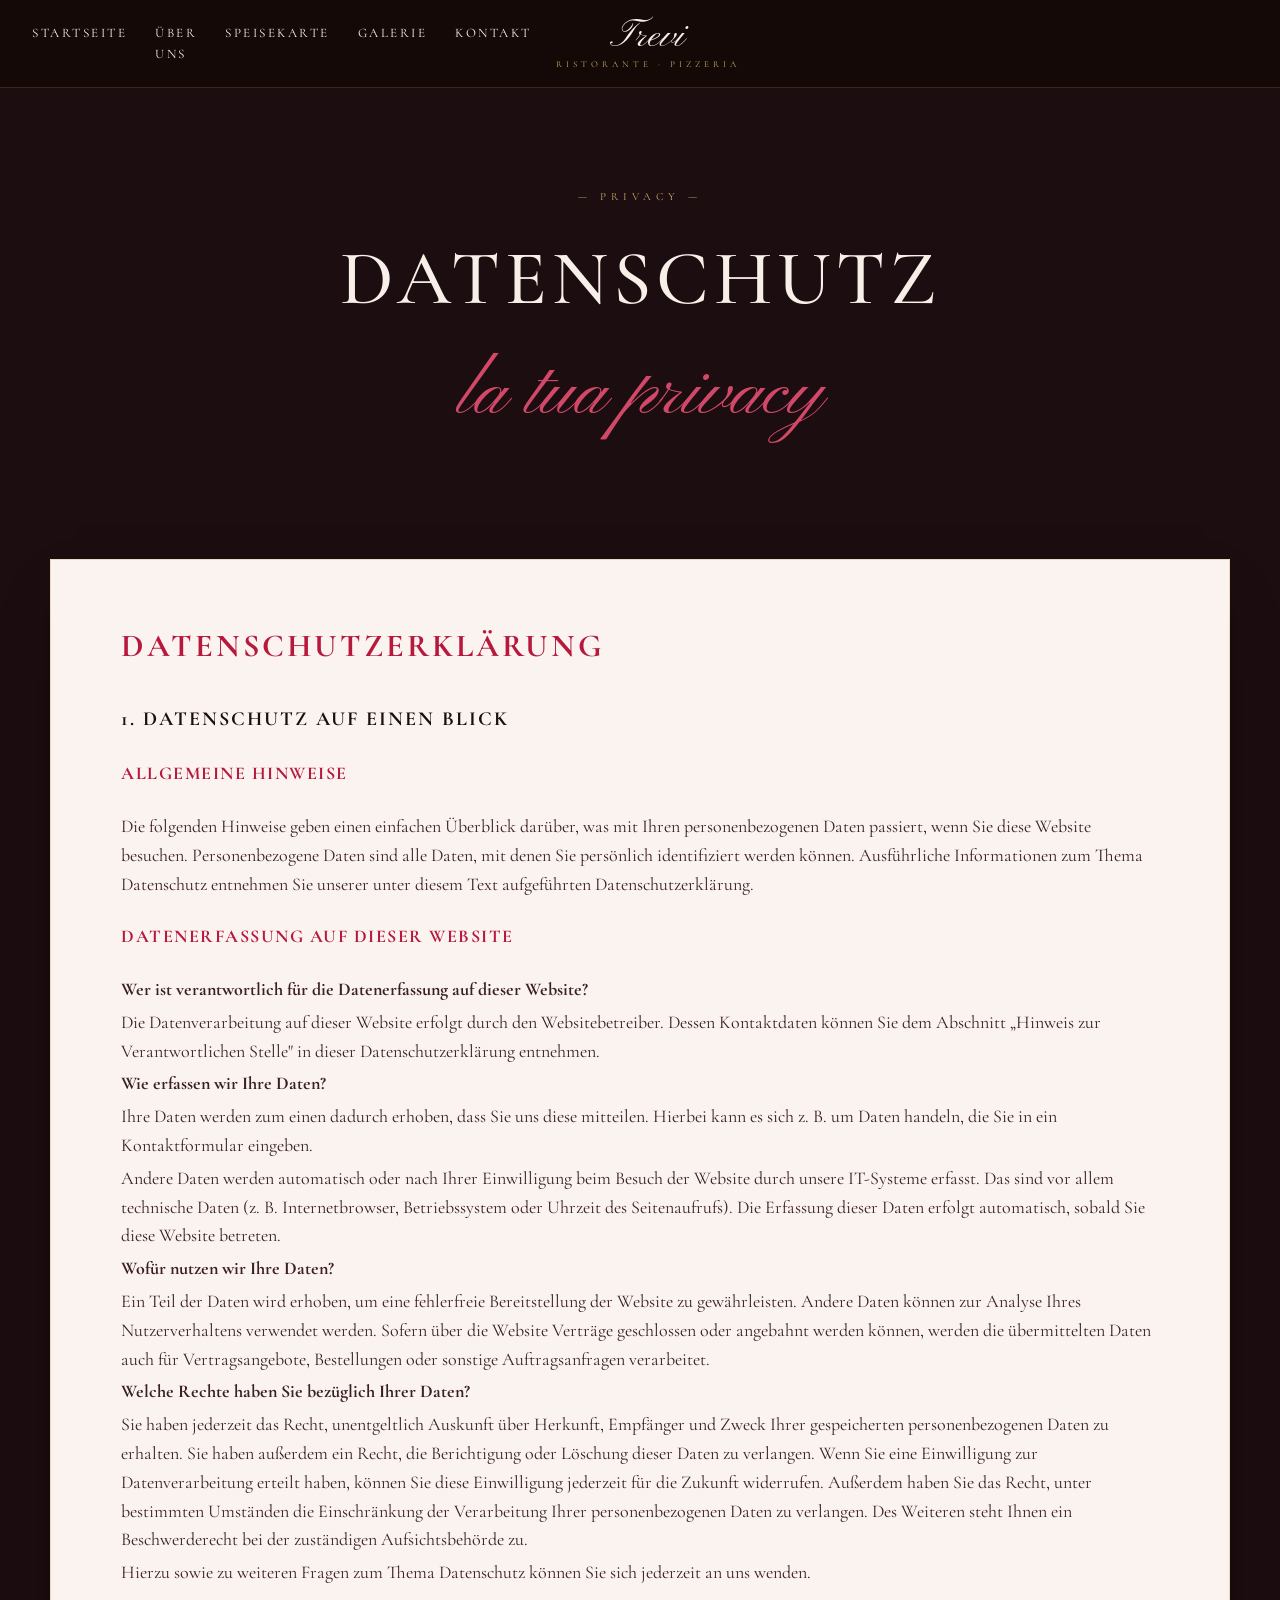
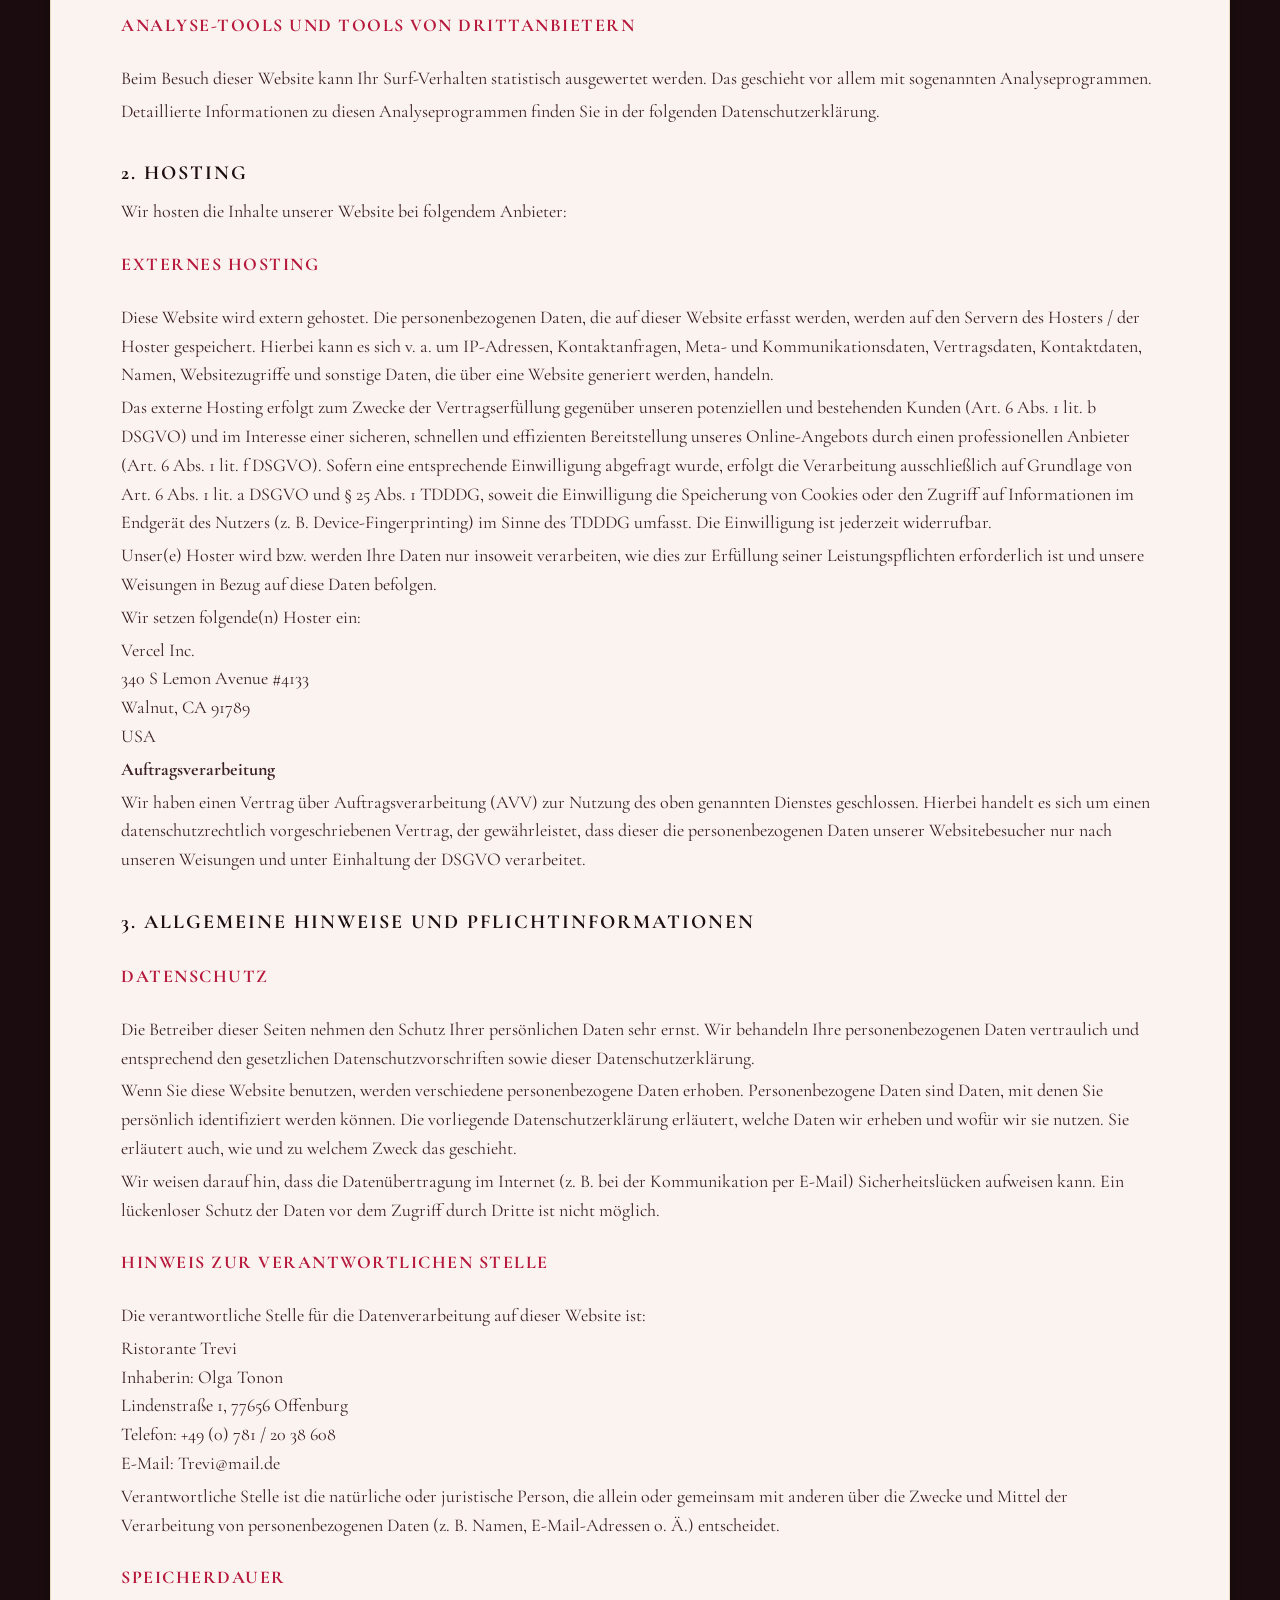
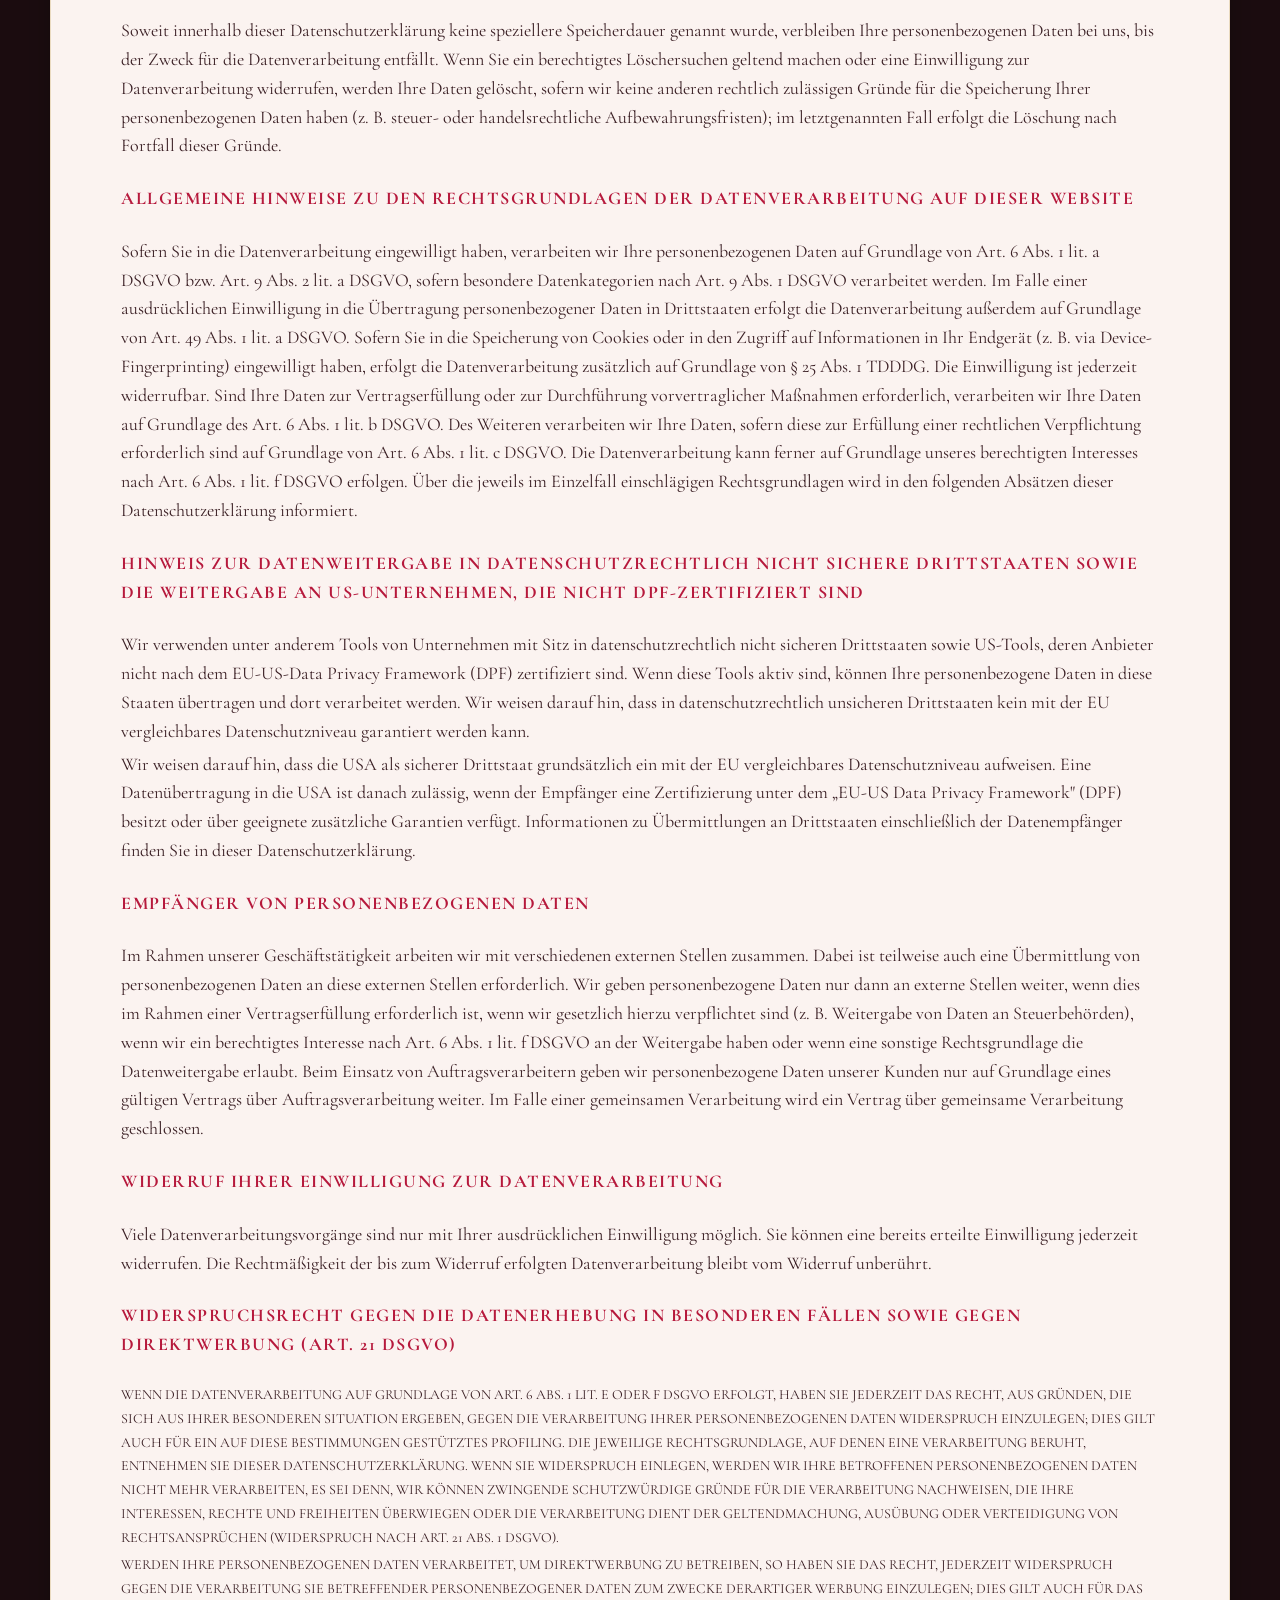
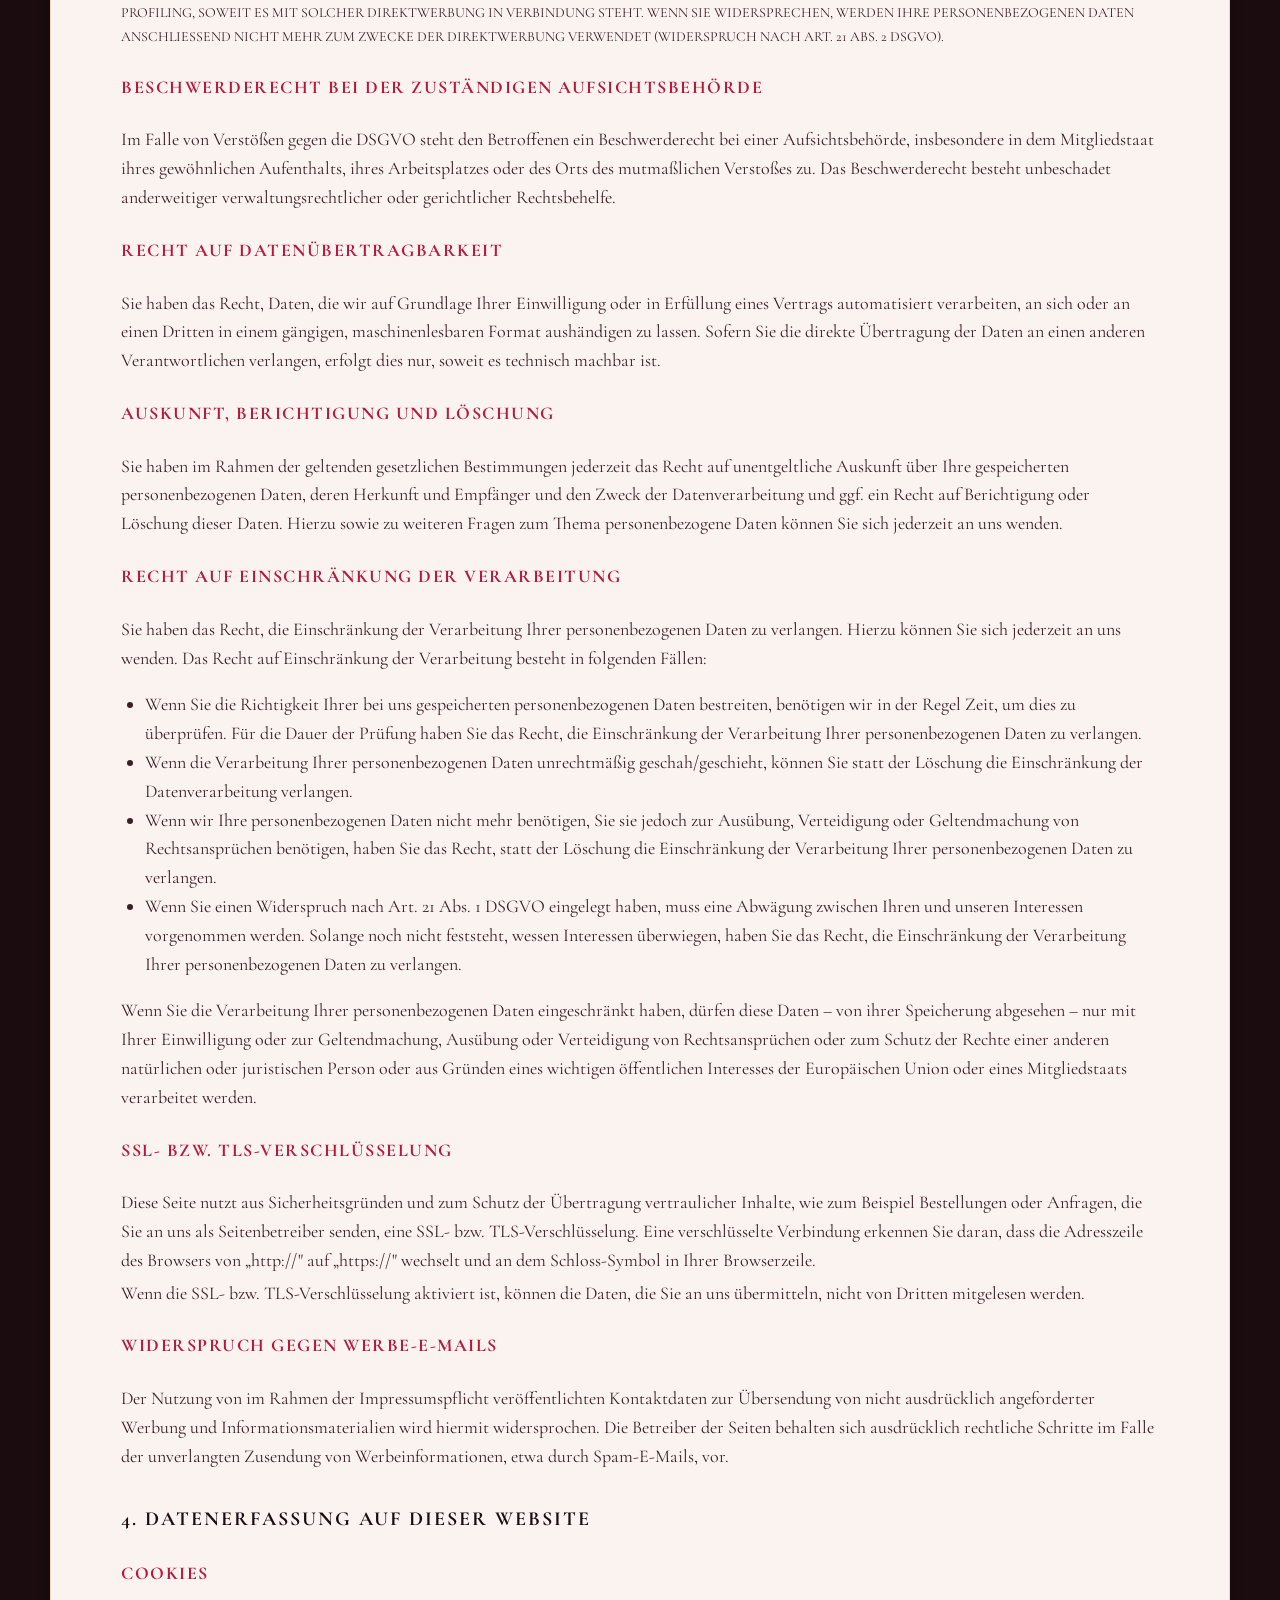
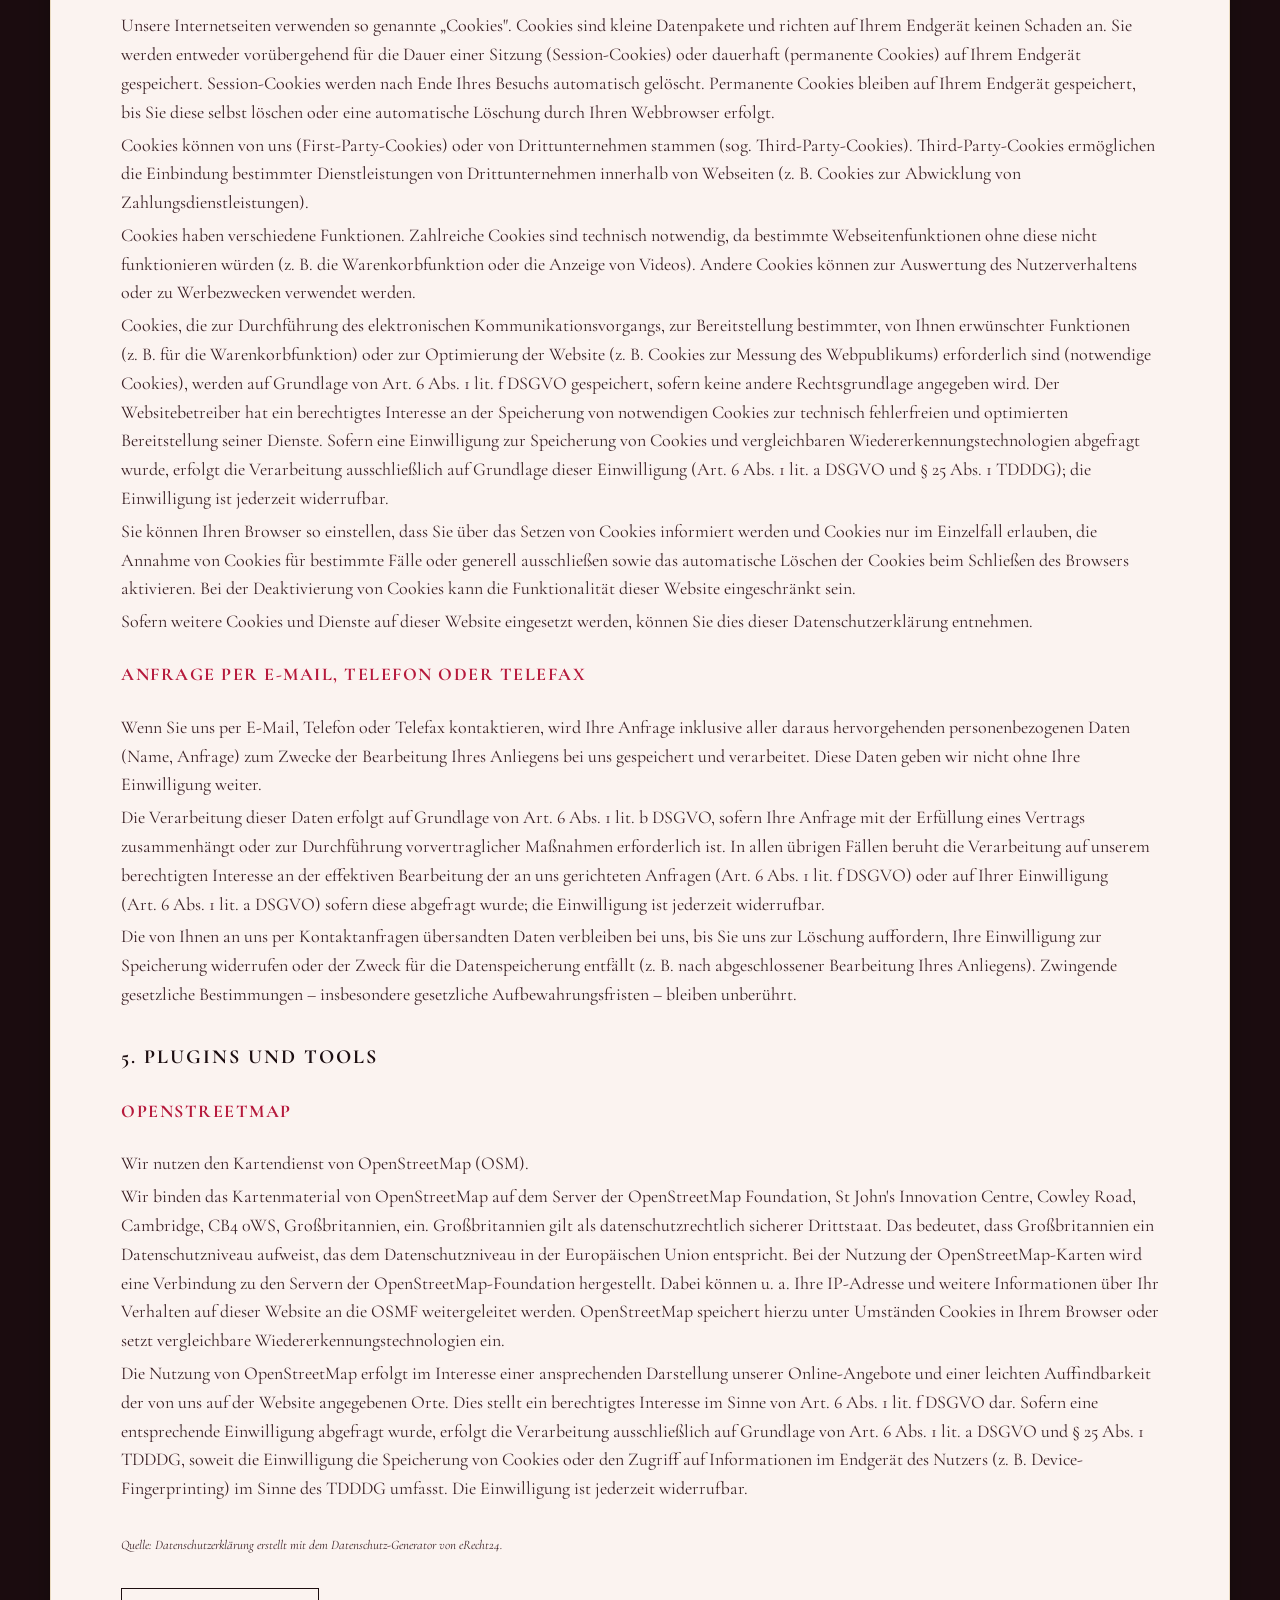
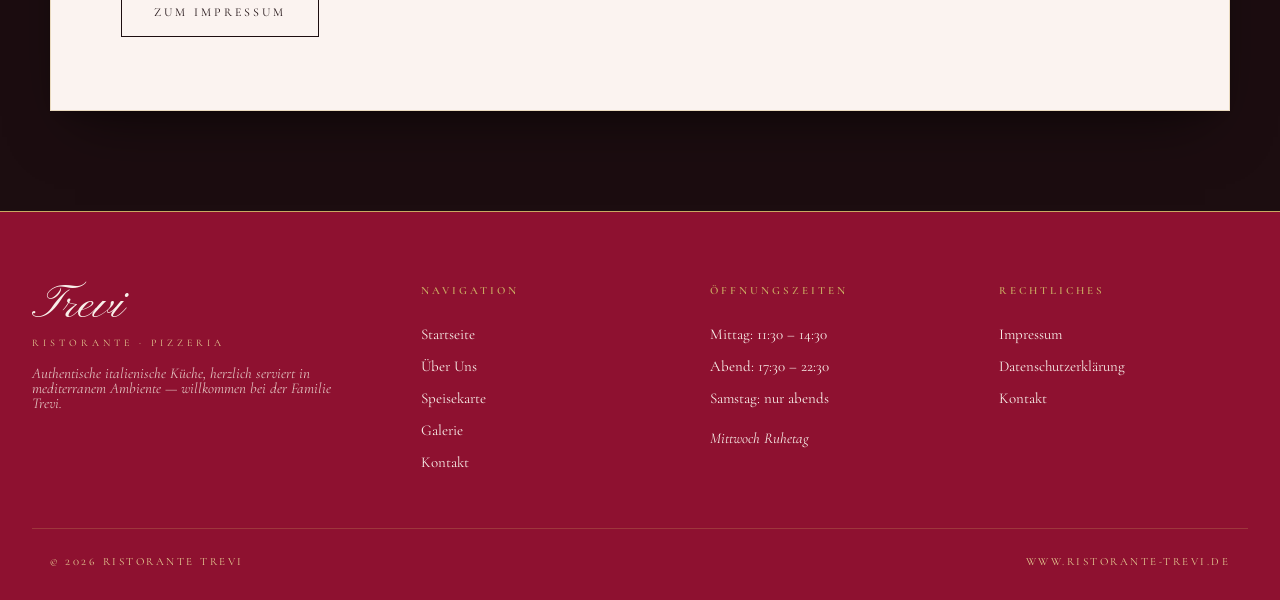
==== commit c2988f4f: "Add files via upload" ====
--- a/datenschutz.html
+++ b/datenschutz.html
@@ -1,380 +1,380 @@
-<!DOCTYPE html>
-<html lang="de">
-<head>
-<meta charset="UTF-8" />
-<meta name="viewport" content="width=device-width, initial-scale=1.0" />
-<meta http-equiv="Cache-Control" content="no-cache, no-store, must-revalidate" />
-<meta http-equiv="Pragma" content="no-cache" />
-<meta http-equiv="Expires" content="0" />
-<title>Datenschutzerklärung — Ristorante Trevi</title>
-<meta name="description" content="Datenschutzerklärung des Ristorante Trevi gemäß DSGVO." />
-<link rel="stylesheet" href="css/fonts.css?v=2" />
-<link rel="stylesheet" href="css/styles.css?v=5" />
-</head>
-<body>
-<div class="page-bg"></div>
-
-<nav class="site-nav">
-  <div class="nav-inner">
-    <div class="nav-left">
-      <button class="nav-toggle" aria-label="Menü öffnen">Menü</button>
-      <ul class="nav-links">
-        <li><a href="index.html">Startseite</a></li>
-        <li><a href="ueber-uns.html">Über Uns</a></li>
-        <li><a href="speisekarte.html">Speisekarte</a></li>
-        <li><a href="galerie.html">Galerie</a></li>
-        <li><a href="kontakt.html">Kontakt</a></li>
-      </ul>
-    </div>
-    <a href="index.html" class="nav-brand">Trevi<small>Ristorante · Pizzeria</small></a>
-    <div class="nav-right">
-    </div>
-  </div>
-</nav>
-
-<header class="page-header">
-  <div class="eyebrow">— Privacy —</div>
-  <h1>Datenschutz</h1>
-  <div class="script">la tua privacy</div>
-</header>
-
-<section class="section" style="padding-top:30px;">
-  <div class="section-inner">
-    <article class="imprint">
-      <h2>Datenschutzerklärung</h2>
-
-      <h3>1. Datenschutz auf einen Blick</h3>
-
-      <h4 style="color:var(--c-magenta);font-family:var(--font-display);font-size:18px;letter-spacing:1.5px;text-transform:uppercase;margin-top:24px;">Allgemeine Hinweise</h4>
-      <p>Die folgenden Hinweise geben einen einfachen Überblick darüber, was mit Ihren personenbezogenen Daten
-      passiert, wenn Sie diese Website besuchen. Personenbezogene Daten sind alle Daten, mit denen Sie
-      persönlich identifiziert werden können. Ausführliche Informationen zum Thema Datenschutz entnehmen
-      Sie unserer unter diesem Text aufgeführten Datenschutzerklärung.</p>
-
-      <h4 style="color:var(--c-magenta);font-family:var(--font-display);font-size:18px;letter-spacing:1.5px;text-transform:uppercase;margin-top:24px;">Datenerfassung auf dieser Website</h4>
-      <p><strong>Wer ist verantwortlich für die Datenerfassung auf dieser Website?</strong></p>
-      <p>Die Datenverarbeitung auf dieser Website erfolgt durch den Websitebetreiber. Dessen Kontaktdaten
-      können Sie dem Abschnitt „Hinweis zur Verantwortlichen Stelle" in dieser Datenschutzerklärung entnehmen.</p>
-
-      <p><strong>Wie erfassen wir Ihre Daten?</strong></p>
-      <p>Ihre Daten werden zum einen dadurch erhoben, dass Sie uns diese mitteilen. Hierbei kann es sich z.&nbsp;B. um
-      Daten handeln, die Sie in ein Kontaktformular eingeben.</p>
-      <p>Andere Daten werden automatisch oder nach Ihrer Einwilligung beim Besuch der Website durch unsere IT-Systeme
-      erfasst. Das sind vor allem technische Daten (z.&nbsp;B. Internetbrowser, Betriebssystem oder Uhrzeit
-      des Seitenaufrufs). Die Erfassung dieser Daten erfolgt automatisch, sobald Sie diese Website betreten.</p>
-
-      <p><strong>Wofür nutzen wir Ihre Daten?</strong></p>
-      <p>Ein Teil der Daten wird erhoben, um eine fehlerfreie Bereitstellung der Website zu gewährleisten. Andere
-      Daten können zur Analyse Ihres Nutzerverhaltens verwendet werden. Sofern über die Website Verträge
-      geschlossen oder angebahnt werden können, werden die übermittelten Daten auch für Vertragsangebote,
-      Bestellungen oder sonstige Auftragsanfragen verarbeitet.</p>
-
-      <p><strong>Welche Rechte haben Sie bezüglich Ihrer Daten?</strong></p>
-      <p>Sie haben jederzeit das Recht, unentgeltlich Auskunft über Herkunft, Empfänger und Zweck Ihrer
-      gespeicherten personenbezogenen Daten zu erhalten. Sie haben außerdem ein Recht, die Berichtigung oder
-      Löschung dieser Daten zu verlangen. Wenn Sie eine Einwilligung zur Datenverarbeitung erteilt haben,
-      können Sie diese Einwilligung jederzeit für die Zukunft widerrufen. Außerdem haben Sie das Recht, unter
-      bestimmten Umständen die Einschränkung der Verarbeitung Ihrer personenbezogenen Daten zu verlangen.
-      Des Weiteren steht Ihnen ein Beschwerderecht bei der zuständigen Aufsichtsbehörde zu.</p>
-      <p>Hierzu sowie zu weiteren Fragen zum Thema Datenschutz können Sie sich jederzeit an uns wenden.</p>
-
-      <h4 style="color:var(--c-magenta);font-family:var(--font-display);font-size:18px;letter-spacing:1.5px;text-transform:uppercase;margin-top:24px;">Analyse-Tools und Tools von Drittanbietern</h4>
-      <p>Beim Besuch dieser Website kann Ihr Surf-Verhalten statistisch ausgewertet werden. Das geschieht vor
-      allem mit sogenannten Analyseprogrammen.</p>
-      <p>Detaillierte Informationen zu diesen Analyseprogrammen finden Sie in der folgenden
-      Datenschutzerklärung.</p>
-
-      <h3>2. Hosting</h3>
-      <p>Wir hosten die Inhalte unserer Website bei folgendem Anbieter:</p>
-
-      <h4 style="color:var(--c-magenta);font-family:var(--font-display);font-size:18px;letter-spacing:1.5px;text-transform:uppercase;margin-top:24px;">Externes Hosting</h4>
-      <p>Diese Website wird extern gehostet. Die personenbezogenen Daten, die auf dieser Website erfasst werden,
-      werden auf den Servern des Hosters / der Hoster gespeichert. Hierbei kann es sich v.&nbsp;a. um IP-Adressen,
-      Kontaktanfragen, Meta- und Kommunikationsdaten, Vertragsdaten, Kontaktdaten, Namen, Websitezugriffe
-      und sonstige Daten, die über eine Website generiert werden, handeln.</p>
-      <p>Das externe Hosting erfolgt zum Zwecke der Vertragserfüllung gegenüber unseren potenziellen und
-      bestehenden Kunden (Art.&nbsp;6 Abs.&nbsp;1 lit.&nbsp;b DSGVO) und im Interesse einer sicheren, schnellen und effizienten
-      Bereitstellung unseres Online-Angebots durch einen professionellen Anbieter (Art.&nbsp;6 Abs.&nbsp;1 lit.&nbsp;f DSGVO).
-      Sofern eine entsprechende Einwilligung abgefragt wurde, erfolgt die Verarbeitung ausschließlich auf
-      Grundlage von Art.&nbsp;6 Abs.&nbsp;1 lit.&nbsp;a DSGVO und § 25 Abs.&nbsp;1 TDDDG, soweit die Einwilligung die Speicherung
-      von Cookies oder den Zugriff auf Informationen im Endgerät des Nutzers (z.&nbsp;B. Device-Fingerprinting) im
-      Sinne des TDDDG umfasst. Die Einwilligung ist jederzeit widerrufbar.</p>
-      <p>Unser(e) Hoster wird bzw. werden Ihre Daten nur insoweit verarbeiten, wie dies zur Erfüllung seiner
-      Leistungspflichten erforderlich ist und unsere Weisungen in Bezug auf diese Daten befolgen.</p>
-      <p>Wir setzen folgende(n) Hoster ein:</p>
-      <p>Vercel Inc.<br />
-      340 S Lemon Avenue #4133<br />
-      Walnut, CA 91789<br />
-      USA</p>
-
-      <p><strong>Auftragsverarbeitung</strong></p>
-      <p>Wir haben einen Vertrag über Auftragsverarbeitung (AVV) zur Nutzung des oben genannten Dienstes
-      geschlossen. Hierbei handelt es sich um einen datenschutzrechtlich vorgeschriebenen Vertrag, der
-      gewährleistet, dass dieser die personenbezogenen Daten unserer Websitebesucher nur nach unseren
-      Weisungen und unter Einhaltung der DSGVO verarbeitet.</p>
-
-      <h3>3. Allgemeine Hinweise und Pflichtinformationen</h3>
-
-      <h4 style="color:var(--c-magenta);font-family:var(--font-display);font-size:18px;letter-spacing:1.5px;text-transform:uppercase;margin-top:24px;">Datenschutz</h4>
-      <p>Die Betreiber dieser Seiten nehmen den Schutz Ihrer persönlichen Daten sehr ernst. Wir behandeln Ihre
-      personenbezogenen Daten vertraulich und entsprechend den gesetzlichen Datenschutzvorschriften sowie
-      dieser Datenschutzerklärung.</p>
-      <p>Wenn Sie diese Website benutzen, werden verschiedene personenbezogene Daten erhoben.
-      Personenbezogene Daten sind Daten, mit denen Sie persönlich identifiziert werden können. Die vorliegende
-      Datenschutzerklärung erläutert, welche Daten wir erheben und wofür wir sie nutzen. Sie erläutert auch, wie
-      und zu welchem Zweck das geschieht.</p>
-      <p>Wir weisen darauf hin, dass die Datenübertragung im Internet (z.&nbsp;B. bei der Kommunikation per E-Mail)
-      Sicherheitslücken aufweisen kann. Ein lückenloser Schutz der Daten vor dem Zugriff durch Dritte ist nicht
-      möglich.</p>
-
-      <h4 style="color:var(--c-magenta);font-family:var(--font-display);font-size:18px;letter-spacing:1.5px;text-transform:uppercase;margin-top:24px;">Hinweis zur verantwortlichen Stelle</h4>
-      <p>Die verantwortliche Stelle für die Datenverarbeitung auf dieser Website ist:</p>
-      <p>Ristorante Trevi<br />
-      Inhaberin: Olga Tonon<br />
-      Lindenstraße 1, 77656 Offenburg<br />
-      Telefon: +49 (0) 781 / 20 38 608<br />
-      E-Mail: Trevi@mail.de</p>
-      <p>Verantwortliche Stelle ist die natürliche oder juristische Person, die allein oder gemeinsam mit anderen über
-      die Zwecke und Mittel der Verarbeitung von personenbezogenen Daten (z.&nbsp;B. Namen, E-Mail-Adressen o.&nbsp;Ä.)
-      entscheidet.</p>
-
-      <h4 style="color:var(--c-magenta);font-family:var(--font-display);font-size:18px;letter-spacing:1.5px;text-transform:uppercase;margin-top:24px;">Speicherdauer</h4>
-      <p>Soweit innerhalb dieser Datenschutzerklärung keine speziellere Speicherdauer genannt wurde, verbleiben
-      Ihre personenbezogenen Daten bei uns, bis der Zweck für die Datenverarbeitung entfällt. Wenn Sie ein
-      berechtigtes Löschersuchen geltend machen oder eine Einwilligung zur Datenverarbeitung widerrufen,
-      werden Ihre Daten gelöscht, sofern wir keine anderen rechtlich zulässigen Gründe für die Speicherung Ihrer
-      personenbezogenen Daten haben (z.&nbsp;B. steuer- oder handelsrechtliche Aufbewahrungsfristen); im
-      letztgenannten Fall erfolgt die Löschung nach Fortfall dieser Gründe.</p>
-
-      <h4 style="color:var(--c-magenta);font-family:var(--font-display);font-size:18px;letter-spacing:1.5px;text-transform:uppercase;margin-top:24px;">Allgemeine Hinweise zu den Rechtsgrundlagen der Datenverarbeitung auf dieser Website</h4>
-      <p>Sofern Sie in die Datenverarbeitung eingewilligt haben, verarbeiten wir Ihre personenbezogenen Daten auf
-      Grundlage von Art.&nbsp;6 Abs.&nbsp;1 lit.&nbsp;a DSGVO bzw. Art.&nbsp;9 Abs.&nbsp;2 lit.&nbsp;a DSGVO, sofern besondere Datenkategorien
-      nach Art.&nbsp;9 Abs.&nbsp;1 DSGVO verarbeitet werden. Im Falle einer ausdrücklichen Einwilligung in die Übertragung
-      personenbezogener Daten in Drittstaaten erfolgt die Datenverarbeitung außerdem auf Grundlage von Art.&nbsp;49 Abs.&nbsp;1 lit.&nbsp;a DSGVO.
-      Sofern Sie in die Speicherung von Cookies oder in den Zugriff auf Informationen in
-      Ihr Endgerät (z.&nbsp;B. via Device-Fingerprinting) eingewilligt haben, erfolgt die Datenverarbeitung zusätzlich
-      auf Grundlage von § 25 Abs.&nbsp;1 TDDDG. Die Einwilligung ist jederzeit widerrufbar. Sind Ihre Daten zur
-      Vertragserfüllung oder zur Durchführung vorvertraglicher Maßnahmen erforderlich, verarbeiten wir Ihre
-      Daten auf Grundlage des Art.&nbsp;6 Abs.&nbsp;1 lit.&nbsp;b DSGVO. Des Weiteren verarbeiten wir Ihre Daten, sofern diese
-      zur Erfüllung einer rechtlichen Verpflichtung erforderlich sind auf Grundlage von Art.&nbsp;6 Abs.&nbsp;1 lit.&nbsp;c DSGVO.
-      Die Datenverarbeitung kann ferner auf Grundlage unseres berechtigten Interesses nach Art.&nbsp;6 Abs.&nbsp;1 lit.&nbsp;f
-      DSGVO erfolgen. Über die jeweils im Einzelfall einschlägigen Rechtsgrundlagen wird in den folgenden
-      Absätzen dieser Datenschutzerklärung informiert.</p>
-
-      <h4 style="color:var(--c-magenta);font-family:var(--font-display);font-size:18px;letter-spacing:1.5px;text-transform:uppercase;margin-top:24px;">Hinweis zur Datenweitergabe in datenschutzrechtlich nicht sichere Drittstaaten sowie die Weitergabe an US-Unternehmen, die nicht DPF-zertifiziert sind</h4>
-      <p>Wir verwenden unter anderem Tools von Unternehmen mit Sitz in datenschutzrechtlich nicht sicheren
-      Drittstaaten sowie US-Tools, deren Anbieter nicht nach dem EU-US-Data Privacy Framework (DPF)
-      zertifiziert sind. Wenn diese Tools aktiv sind, können Ihre personenbezogene Daten in diese Staaten
-      übertragen und dort verarbeitet werden. Wir weisen darauf hin, dass in datenschutzrechtlich unsicheren
-      Drittstaaten kein mit der EU vergleichbares Datenschutzniveau garantiert werden kann.</p>
-      <p>Wir weisen darauf hin, dass die USA als sicherer Drittstaat grundsätzlich ein mit der EU vergleichbares
-      Datenschutzniveau aufweisen. Eine Datenübertragung in die USA ist danach zulässig, wenn der Empfänger
-      eine Zertifizierung unter dem „EU-US Data Privacy Framework" (DPF) besitzt oder über geeignete
-      zusätzliche Garantien verfügt. Informationen zu Übermittlungen an Drittstaaten einschließlich der
-      Datenempfänger finden Sie in dieser Datenschutzerklärung.</p>
-
-      <h4 style="color:var(--c-magenta);font-family:var(--font-display);font-size:18px;letter-spacing:1.5px;text-transform:uppercase;margin-top:24px;">Empfänger von personenbezogenen Daten</h4>
-      <p>Im Rahmen unserer Geschäftstätigkeit arbeiten wir mit verschiedenen externen Stellen zusammen. Dabei
-      ist teilweise auch eine Übermittlung von personenbezogenen Daten an diese externen Stellen erforderlich.
-      Wir geben personenbezogene Daten nur dann an externe Stellen weiter, wenn dies im Rahmen einer
-      Vertragserfüllung erforderlich ist, wenn wir gesetzlich hierzu verpflichtet sind (z.&nbsp;B. Weitergabe von Daten
-      an Steuerbehörden), wenn wir ein berechtigtes Interesse nach Art.&nbsp;6 Abs.&nbsp;1 lit.&nbsp;f DSGVO an der Weitergabe
-      haben oder wenn eine sonstige Rechtsgrundlage die Datenweitergabe erlaubt. Beim Einsatz von
-      Auftragsverarbeitern geben wir personenbezogene Daten unserer Kunden nur auf Grundlage eines gültigen
-      Vertrags über Auftragsverarbeitung weiter. Im Falle einer gemeinsamen Verarbeitung wird ein Vertrag über
-      gemeinsame Verarbeitung geschlossen.</p>
-
-      <h4 style="color:var(--c-magenta);font-family:var(--font-display);font-size:18px;letter-spacing:1.5px;text-transform:uppercase;margin-top:24px;">Widerruf Ihrer Einwilligung zur Datenverarbeitung</h4>
-      <p>Viele Datenverarbeitungsvorgänge sind nur mit Ihrer ausdrücklichen Einwilligung möglich. Sie können eine
-      bereits erteilte Einwilligung jederzeit widerrufen. Die Rechtmäßigkeit der bis zum Widerruf erfolgten
-      Datenverarbeitung bleibt vom Widerruf unberührt.</p>
-
-      <h4 style="color:var(--c-magenta);font-family:var(--font-display);font-size:18px;letter-spacing:1.5px;text-transform:uppercase;margin-top:24px;">Widerspruchsrecht gegen die Datenerhebung in besonderen Fällen sowie gegen Direktwerbung (Art.&nbsp;21 DSGVO)</h4>
-      <p style="text-transform:uppercase;font-size:14px;line-height:1.7;">Wenn die Datenverarbeitung auf Grundlage von Art.&nbsp;6 Abs.&nbsp;1 lit.&nbsp;e oder f DSGVO erfolgt, haben Sie jederzeit das Recht,
-      aus Gründen, die sich aus Ihrer besonderen Situation ergeben, gegen die Verarbeitung Ihrer personenbezogenen Daten
-      Widerspruch einzulegen; dies gilt auch für ein auf diese Bestimmungen gestütztes Profiling. Die jeweilige Rechtsgrundlage,
-      auf denen eine Verarbeitung beruht, entnehmen Sie dieser Datenschutzerklärung. Wenn Sie Widerspruch einlegen,
-      werden wir Ihre betroffenen personenbezogenen Daten nicht mehr verarbeiten, es sei denn, wir können zwingende
-      schutzwürdige Gründe für die Verarbeitung nachweisen, die Ihre Interessen, Rechte und Freiheiten überwiegen oder die
-      Verarbeitung dient der Geltendmachung, Ausübung oder Verteidigung von Rechtsansprüchen (Widerspruch nach Art.&nbsp;21 Abs.&nbsp;1 DSGVO).</p>
-      <p style="text-transform:uppercase;font-size:14px;line-height:1.7;">Werden Ihre personenbezogenen Daten verarbeitet, um Direktwerbung zu betreiben, so haben Sie das Recht,
-      jederzeit Widerspruch gegen die Verarbeitung Sie betreffender personenbezogener Daten zum Zwecke derartiger Werbung
-      einzulegen; dies gilt auch für das Profiling, soweit es mit solcher Direktwerbung in Verbindung steht. Wenn Sie widersprechen,
-      werden Ihre personenbezogenen Daten anschließend nicht mehr zum Zwecke der Direktwerbung verwendet (Widerspruch
-      nach Art.&nbsp;21 Abs.&nbsp;2 DSGVO).</p>
-
-      <h4 style="color:var(--c-magenta);font-family:var(--font-display);font-size:18px;letter-spacing:1.5px;text-transform:uppercase;margin-top:24px;">Beschwerderecht bei der zuständigen Aufsichtsbehörde</h4>
-      <p>Im Falle von Verstößen gegen die DSGVO steht den Betroffenen ein Beschwerderecht bei einer
-      Aufsichtsbehörde, insbesondere in dem Mitgliedstaat ihres gewöhnlichen Aufenthalts, ihres Arbeitsplatzes
-      oder des Orts des mutmaßlichen Verstoßes zu. Das Beschwerderecht besteht unbeschadet anderweitiger
-      verwaltungsrechtlicher oder gerichtlicher Rechtsbehelfe.</p>
-
-      <h4 style="color:var(--c-magenta);font-family:var(--font-display);font-size:18px;letter-spacing:1.5px;text-transform:uppercase;margin-top:24px;">Recht auf Datenübertragbarkeit</h4>
-      <p>Sie haben das Recht, Daten, die wir auf Grundlage Ihrer Einwilligung oder in Erfüllung eines Vertrags
-      automatisiert verarbeiten, an sich oder an einen Dritten in einem gängigen, maschinenlesbaren Format
-      aushändigen zu lassen. Sofern Sie die direkte Übertragung der Daten an einen anderen Verantwortlichen
-      verlangen, erfolgt dies nur, soweit es technisch machbar ist.</p>
-
-      <h4 style="color:var(--c-magenta);font-family:var(--font-display);font-size:18px;letter-spacing:1.5px;text-transform:uppercase;margin-top:24px;">Auskunft, Berichtigung und Löschung</h4>
-      <p>Sie haben im Rahmen der geltenden gesetzlichen Bestimmungen jederzeit das Recht auf unentgeltliche
-      Auskunft über Ihre gespeicherten personenbezogenen Daten, deren Herkunft und Empfänger und den
-      Zweck der Datenverarbeitung und ggf. ein Recht auf Berichtigung oder Löschung dieser Daten. Hierzu sowie
-      zu weiteren Fragen zum Thema personenbezogene Daten können Sie sich jederzeit an uns wenden.</p>
-
-      <h4 style="color:var(--c-magenta);font-family:var(--font-display);font-size:18px;letter-spacing:1.5px;text-transform:uppercase;margin-top:24px;">Recht auf Einschränkung der Verarbeitung</h4>
-      <p>Sie haben das Recht, die Einschränkung der Verarbeitung Ihrer personenbezogenen Daten zu verlangen.
-      Hierzu können Sie sich jederzeit an uns wenden. Das Recht auf Einschränkung der Verarbeitung besteht in
-      folgenden Fällen:</p>
-      <ul style="padding-left:24px;color:var(--c-ink-soft);">
-        <li>Wenn Sie die Richtigkeit Ihrer bei uns gespeicherten personenbezogenen Daten bestreiten, benötigen wir
-        in der Regel Zeit, um dies zu überprüfen. Für die Dauer der Prüfung haben Sie das Recht, die
-        Einschränkung der Verarbeitung Ihrer personenbezogenen Daten zu verlangen.</li>
-        <li>Wenn die Verarbeitung Ihrer personenbezogenen Daten unrechtmäßig geschah/geschieht, können Sie
-        statt der Löschung die Einschränkung der Datenverarbeitung verlangen.</li>
-        <li>Wenn wir Ihre personenbezogenen Daten nicht mehr benötigen, Sie sie jedoch zur Ausübung,
-        Verteidigung oder Geltendmachung von Rechtsansprüchen benötigen, haben Sie das Recht, statt der
-        Löschung die Einschränkung der Verarbeitung Ihrer personenbezogenen Daten zu verlangen.</li>
-        <li>Wenn Sie einen Widerspruch nach Art.&nbsp;21 Abs.&nbsp;1 DSGVO eingelegt haben, muss eine Abwägung zwischen
-        Ihren und unseren Interessen vorgenommen werden. Solange noch nicht feststeht, wessen Interessen
-        überwiegen, haben Sie das Recht, die Einschränkung der Verarbeitung Ihrer personenbezogenen Daten
-        zu verlangen.</li>
-      </ul>
-      <p>Wenn Sie die Verarbeitung Ihrer personenbezogenen Daten eingeschränkt haben, dürfen diese Daten – von
-      ihrer Speicherung abgesehen – nur mit Ihrer Einwilligung oder zur Geltendmachung, Ausübung oder
-      Verteidigung von Rechtsansprüchen oder zum Schutz der Rechte einer anderen natürlichen oder
-      juristischen Person oder aus Gründen eines wichtigen öffentlichen Interesses der Europäischen Union oder
-      eines Mitgliedstaats verarbeitet werden.</p>
-
-      <h4 style="color:var(--c-magenta);font-family:var(--font-display);font-size:18px;letter-spacing:1.5px;text-transform:uppercase;margin-top:24px;">SSL- bzw. TLS-Verschlüsselung</h4>
-      <p>Diese Seite nutzt aus Sicherheitsgründen und zum Schutz der Übertragung vertraulicher Inhalte, wie zum
-      Beispiel Bestellungen oder Anfragen, die Sie an uns als Seitenbetreiber senden, eine SSL- bzw. TLS-Verschlüsselung.
-      Eine verschlüsselte Verbindung erkennen Sie daran, dass die Adresszeile des Browsers von
-      „http://" auf „https://" wechselt und an dem Schloss-Symbol in Ihrer Browserzeile.</p>
-      <p>Wenn die SSL- bzw. TLS-Verschlüsselung aktiviert ist, können die Daten, die Sie an uns übermitteln, nicht
-      von Dritten mitgelesen werden.</p>
-
-      <h4 style="color:var(--c-magenta);font-family:var(--font-display);font-size:18px;letter-spacing:1.5px;text-transform:uppercase;margin-top:24px;">Widerspruch gegen Werbe-E-Mails</h4>
-      <p>Der Nutzung von im Rahmen der Impressumspflicht veröffentlichten Kontaktdaten zur Übersendung von
-      nicht ausdrücklich angeforderter Werbung und Informationsmaterialien wird hiermit widersprochen. Die
-      Betreiber der Seiten behalten sich ausdrücklich rechtliche Schritte im Falle der unverlangten Zusendung von
-      Werbeinformationen, etwa durch Spam-E-Mails, vor.</p>
-
-      <h3>4. Datenerfassung auf dieser Website</h3>
-
-      <h4 style="color:var(--c-magenta);font-family:var(--font-display);font-size:18px;letter-spacing:1.5px;text-transform:uppercase;margin-top:24px;">Cookies</h4>
-      <p>Unsere Internetseiten verwenden so genannte „Cookies". Cookies sind kleine Datenpakete und richten auf
-      Ihrem Endgerät keinen Schaden an. Sie werden entweder vorübergehend für die Dauer einer Sitzung
-      (Session-Cookies) oder dauerhaft (permanente Cookies) auf Ihrem Endgerät gespeichert. Session-Cookies
-      werden nach Ende Ihres Besuchs automatisch gelöscht. Permanente Cookies bleiben auf Ihrem Endgerät
-      gespeichert, bis Sie diese selbst löschen oder eine automatische Löschung durch Ihren Webbrowser erfolgt.</p>
-      <p>Cookies können von uns (First-Party-Cookies) oder von Drittunternehmen stammen (sog. Third-Party-Cookies).
-      Third-Party-Cookies ermöglichen die Einbindung bestimmter Dienstleistungen von
-      Drittunternehmen innerhalb von Webseiten (z.&nbsp;B. Cookies zur Abwicklung von Zahlungsdienstleistungen).</p>
-      <p>Cookies haben verschiedene Funktionen. Zahlreiche Cookies sind technisch notwendig, da bestimmte
-      Webseitenfunktionen ohne diese nicht funktionieren würden (z.&nbsp;B. die Warenkorbfunktion oder die Anzeige
-      von Videos). Andere Cookies können zur Auswertung des Nutzerverhaltens oder zu Werbezwecken
-      verwendet werden.</p>
-      <p>Cookies, die zur Durchführung des elektronischen Kommunikationsvorgangs, zur Bereitstellung
-      bestimmter, von Ihnen erwünschter Funktionen (z.&nbsp;B. für die Warenkorbfunktion) oder zur Optimierung der
-      Website (z.&nbsp;B. Cookies zur Messung des Webpublikums) erforderlich sind (notwendige Cookies), werden auf
-      Grundlage von Art.&nbsp;6 Abs.&nbsp;1 lit.&nbsp;f DSGVO gespeichert, sofern keine andere Rechtsgrundlage angegeben wird.
-      Der Websitebetreiber hat ein berechtigtes Interesse an der Speicherung von notwendigen Cookies zur
-      technisch fehlerfreien und optimierten Bereitstellung seiner Dienste. Sofern eine Einwilligung zur
-      Speicherung von Cookies und vergleichbaren Wiedererkennungstechnologien abgefragt wurde, erfolgt die
-      Verarbeitung ausschließlich auf Grundlage dieser Einwilligung (Art.&nbsp;6 Abs.&nbsp;1 lit.&nbsp;a DSGVO und § 25 Abs.&nbsp;1
-      TDDDG); die Einwilligung ist jederzeit widerrufbar.</p>
-      <p>Sie können Ihren Browser so einstellen, dass Sie über das Setzen von Cookies informiert werden und
-      Cookies nur im Einzelfall erlauben, die Annahme von Cookies für bestimmte Fälle oder generell ausschließen
-      sowie das automatische Löschen der Cookies beim Schließen des Browsers aktivieren. Bei der
-      Deaktivierung von Cookies kann die Funktionalität dieser Website eingeschränkt sein.</p>
-      <p>Sofern weitere Cookies und Dienste auf dieser Website eingesetzt werden, können Sie dies dieser
-      Datenschutzerklärung entnehmen.</p>
-
-      <h4 style="color:var(--c-magenta);font-family:var(--font-display);font-size:18px;letter-spacing:1.5px;text-transform:uppercase;margin-top:24px;">Anfrage per E-Mail, Telefon oder Telefax</h4>
-      <p>Wenn Sie uns per E-Mail, Telefon oder Telefax kontaktieren, wird Ihre Anfrage inklusive aller daraus
-      hervorgehenden personenbezogenen Daten (Name, Anfrage) zum Zwecke der Bearbeitung Ihres Anliegens
-      bei uns gespeichert und verarbeitet. Diese Daten geben wir nicht ohne Ihre Einwilligung weiter.</p>
-      <p>Die Verarbeitung dieser Daten erfolgt auf Grundlage von Art.&nbsp;6 Abs.&nbsp;1 lit.&nbsp;b DSGVO, sofern Ihre Anfrage mit
-      der Erfüllung eines Vertrags zusammenhängt oder zur Durchführung vorvertraglicher Maßnahmen
-      erforderlich ist. In allen übrigen Fällen beruht die Verarbeitung auf unserem berechtigten Interesse an der
-      effektiven Bearbeitung der an uns gerichteten Anfragen (Art.&nbsp;6 Abs.&nbsp;1 lit.&nbsp;f DSGVO) oder auf Ihrer
-      Einwilligung (Art.&nbsp;6 Abs.&nbsp;1 lit.&nbsp;a DSGVO) sofern diese abgefragt wurde; die Einwilligung ist jederzeit
-      widerrufbar.</p>
-      <p>Die von Ihnen an uns per Kontaktanfragen übersandten Daten verbleiben bei uns, bis Sie uns zur Löschung
-      auffordern, Ihre Einwilligung zur Speicherung widerrufen oder der Zweck für die Datenspeicherung entfällt
-      (z.&nbsp;B. nach abgeschlossener Bearbeitung Ihres Anliegens). Zwingende gesetzliche Bestimmungen –
-      insbesondere gesetzliche Aufbewahrungsfristen – bleiben unberührt.</p>
-
-      <h3>5. Plugins und Tools</h3>
-
-      <h4 style="color:var(--c-magenta);font-family:var(--font-display);font-size:18px;letter-spacing:1.5px;text-transform:uppercase;margin-top:24px;">OpenStreetMap</h4>
-      <p>Wir nutzen den Kartendienst von OpenStreetMap (OSM).</p>
-      <p>Wir binden das Kartenmaterial von OpenStreetMap auf dem Server der OpenStreetMap Foundation, St
-      John's Innovation Centre, Cowley Road, Cambridge, CB4&nbsp;0WS, Großbritannien, ein. Großbritannien gilt als
-      datenschutzrechtlich sicherer Drittstaat. Das bedeutet, dass Großbritannien ein Datenschutzniveau
-      aufweist, das dem Datenschutzniveau in der Europäischen Union entspricht. Bei der Nutzung der
-      OpenStreetMap-Karten wird eine Verbindung zu den Servern der OpenStreetMap-Foundation hergestellt.
-      Dabei können u.&nbsp;a. Ihre IP-Adresse und weitere Informationen über Ihr Verhalten auf dieser Website an die
-      OSMF weitergeleitet werden. OpenStreetMap speichert hierzu unter Umständen Cookies in Ihrem Browser
-      oder setzt vergleichbare Wiedererkennungstechnologien ein.</p>
-      <p>Die Nutzung von OpenStreetMap erfolgt im Interesse einer ansprechenden Darstellung unserer Online-Angebote
-      und einer leichten Auffindbarkeit der von uns auf der Website angegebenen Orte. Dies stellt ein
-      berechtigtes Interesse im Sinne von Art.&nbsp;6 Abs.&nbsp;1 lit.&nbsp;f DSGVO dar. Sofern eine entsprechende Einwilligung
-      abgefragt wurde, erfolgt die Verarbeitung ausschließlich auf Grundlage von Art.&nbsp;6 Abs.&nbsp;1 lit.&nbsp;a DSGVO und §
-      25 Abs.&nbsp;1 TDDDG, soweit die Einwilligung die Speicherung von Cookies oder den Zugriff auf Informationen
-      im Endgerät des Nutzers (z.&nbsp;B. Device-Fingerprinting) im Sinne des TDDDG umfasst. Die Einwilligung ist
-      jederzeit widerrufbar.</p>
-
-      <p style="margin-top:32px;font-size:13px;color:var(--c-ink-soft);font-style:italic;">Quelle: Datenschutzerklärung erstellt mit dem Datenschutz-Generator von eRecht24.</p>
-
-      <p style="margin-top:32px;">
-        <a href="kontakt.html#impressum" class="btn btn-ghost">Zum Impressum</a>
-      </p>
-    </article>
-  </div>
-</section>
-
-<footer class="site-footer">
-  <div class="footer-inner">
-    <div class="footer-brand">
-      Trevi
-      <small>Ristorante · Pizzeria</small>
-      <p>Authentische italienische Küche, herzlich serviert in mediterranem Ambiente — willkommen bei der Familie Trevi.</p>
-    </div>
-    <div class="footer-col">
-      <h4>Navigation</h4>
-      <ul>
-        <li><a href="index.html">Startseite</a></li>
-        <li><a href="ueber-uns.html">Über Uns</a></li>
-        <li><a href="speisekarte.html">Speisekarte</a></li>
-        <li><a href="galerie.html">Galerie</a></li>
-        <li><a href="kontakt.html">Kontakt</a></li>
-      </ul>
-    </div>
-    <div class="footer-col">
-      <h4>Öffnungszeiten</h4>
-      <ul>
-        <li>Mo – Fr: 11:30 – 14:30</li>
-        <li>Mo – Fr: 17:30 – 22:30</li>
-        <li>Sa – So: 12:00 – 23:00</li>
-        <li style="margin-top:8px;font-style:italic;">Dienstag Ruhetag</li>
-      </ul>
-    </div>
-    <div class="footer-col">
-      <h4>Rechtliches</h4>
-      <ul>
-        <li><a href="kontakt.html#impressum">Impressum</a></li>
-        <li><a href="datenschutz.html">Datenschutzerklärung</a></li>
-        <li><a href="kontakt.html">Kontakt</a></li>
-      </ul>
-    </div>
-  </div>
-  <div class="footer-bottom">
-    <span>© <span data-year>2026</span> Ristorante Trevi</span>
-    <span>www.ristorante-trevi.de</span>
-  </div>
-</footer>
-
-<script src="js/main.js?v=4"></script>
-</body>
-</html>
+<!DOCTYPE html>
+<html lang="de">
+<head>
+<meta charset="UTF-8" />
+<meta name="viewport" content="width=device-width, initial-scale=1.0" />
+<meta http-equiv="Cache-Control" content="no-cache, no-store, must-revalidate" />
+<meta http-equiv="Pragma" content="no-cache" />
+<meta http-equiv="Expires" content="0" />
+<title>Datenschutzerklärung — Ristorante Trevi</title>
+<meta name="description" content="Datenschutzerklärung des Ristorante Trevi gemäß DSGVO." />
+<link rel="stylesheet" href="css/fonts.css?v=2" />
+<link rel="stylesheet" href="css/styles.css?v=5" />
+</head>
+<body>
+<div class="page-bg"></div>
+
+<nav class="site-nav">
+  <div class="nav-inner">
+    <div class="nav-left">
+      <button class="nav-toggle" aria-label="Menü öffnen">Menü</button>
+      <ul class="nav-links">
+        <li><a href="index.html">Startseite</a></li>
+        <li><a href="ueber-uns.html">Über Uns</a></li>
+        <li><a href="speisekarte.html">Speisekarte</a></li>
+        <li><a href="galerie.html">Galerie</a></li>
+        <li><a href="kontakt.html">Kontakt</a></li>
+      </ul>
+    </div>
+    <a href="index.html" class="nav-brand">Trevi<small>Ristorante · Pizzeria</small></a>
+    <div class="nav-right">
+    </div>
+  </div>
+</nav>
+
+<header class="page-header">
+  <div class="eyebrow">— Privacy —</div>
+  <h1>Datenschutz</h1>
+  <div class="script">la tua privacy</div>
+</header>
+
+<section class="section" style="padding-top:30px;">
+  <div class="section-inner">
+    <article class="imprint">
+      <h2>Datenschutzerklärung</h2>
+
+      <h3>1. Datenschutz auf einen Blick</h3>
+
+      <h4 style="color:var(--c-magenta);font-family:var(--font-display);font-size:18px;letter-spacing:1.5px;text-transform:uppercase;margin-top:24px;">Allgemeine Hinweise</h4>
+      <p>Die folgenden Hinweise geben einen einfachen Überblick darüber, was mit Ihren personenbezogenen Daten
+      passiert, wenn Sie diese Website besuchen. Personenbezogene Daten sind alle Daten, mit denen Sie
+      persönlich identifiziert werden können. Ausführliche Informationen zum Thema Datenschutz entnehmen
+      Sie unserer unter diesem Text aufgeführten Datenschutzerklärung.</p>
+
+      <h4 style="color:var(--c-magenta);font-family:var(--font-display);font-size:18px;letter-spacing:1.5px;text-transform:uppercase;margin-top:24px;">Datenerfassung auf dieser Website</h4>
+      <p><strong>Wer ist verantwortlich für die Datenerfassung auf dieser Website?</strong></p>
+      <p>Die Datenverarbeitung auf dieser Website erfolgt durch den Websitebetreiber. Dessen Kontaktdaten
+      können Sie dem Abschnitt „Hinweis zur Verantwortlichen Stelle" in dieser Datenschutzerklärung entnehmen.</p>
+
+      <p><strong>Wie erfassen wir Ihre Daten?</strong></p>
+      <p>Ihre Daten werden zum einen dadurch erhoben, dass Sie uns diese mitteilen. Hierbei kann es sich z.&nbsp;B. um
+      Daten handeln, die Sie in ein Kontaktformular eingeben.</p>
+      <p>Andere Daten werden automatisch oder nach Ihrer Einwilligung beim Besuch der Website durch unsere IT-Systeme
+      erfasst. Das sind vor allem technische Daten (z.&nbsp;B. Internetbrowser, Betriebssystem oder Uhrzeit
+      des Seitenaufrufs). Die Erfassung dieser Daten erfolgt automatisch, sobald Sie diese Website betreten.</p>
+
+      <p><strong>Wofür nutzen wir Ihre Daten?</strong></p>
+      <p>Ein Teil der Daten wird erhoben, um eine fehlerfreie Bereitstellung der Website zu gewährleisten. Andere
+      Daten können zur Analyse Ihres Nutzerverhaltens verwendet werden. Sofern über die Website Verträge
+      geschlossen oder angebahnt werden können, werden die übermittelten Daten auch für Vertragsangebote,
+      Bestellungen oder sonstige Auftragsanfragen verarbeitet.</p>
+
+      <p><strong>Welche Rechte haben Sie bezüglich Ihrer Daten?</strong></p>
+      <p>Sie haben jederzeit das Recht, unentgeltlich Auskunft über Herkunft, Empfänger und Zweck Ihrer
+      gespeicherten personenbezogenen Daten zu erhalten. Sie haben außerdem ein Recht, die Berichtigung oder
+      Löschung dieser Daten zu verlangen. Wenn Sie eine Einwilligung zur Datenverarbeitung erteilt haben,
+      können Sie diese Einwilligung jederzeit für die Zukunft widerrufen. Außerdem haben Sie das Recht, unter
+      bestimmten Umständen die Einschränkung der Verarbeitung Ihrer personenbezogenen Daten zu verlangen.
+      Des Weiteren steht Ihnen ein Beschwerderecht bei der zuständigen Aufsichtsbehörde zu.</p>
+      <p>Hierzu sowie zu weiteren Fragen zum Thema Datenschutz können Sie sich jederzeit an uns wenden.</p>
+
+      <h4 style="color:var(--c-magenta);font-family:var(--font-display);font-size:18px;letter-spacing:1.5px;text-transform:uppercase;margin-top:24px;">Analyse-Tools und Tools von Drittanbietern</h4>
+      <p>Beim Besuch dieser Website kann Ihr Surf-Verhalten statistisch ausgewertet werden. Das geschieht vor
+      allem mit sogenannten Analyseprogrammen.</p>
+      <p>Detaillierte Informationen zu diesen Analyseprogrammen finden Sie in der folgenden
+      Datenschutzerklärung.</p>
+
+      <h3>2. Hosting</h3>
+      <p>Wir hosten die Inhalte unserer Website bei folgendem Anbieter:</p>
+
+      <h4 style="color:var(--c-magenta);font-family:var(--font-display);font-size:18px;letter-spacing:1.5px;text-transform:uppercase;margin-top:24px;">Externes Hosting</h4>
+      <p>Diese Website wird extern gehostet. Die personenbezogenen Daten, die auf dieser Website erfasst werden,
+      werden auf den Servern des Hosters / der Hoster gespeichert. Hierbei kann es sich v.&nbsp;a. um IP-Adressen,
+      Kontaktanfragen, Meta- und Kommunikationsdaten, Vertragsdaten, Kontaktdaten, Namen, Websitezugriffe
+      und sonstige Daten, die über eine Website generiert werden, handeln.</p>
+      <p>Das externe Hosting erfolgt zum Zwecke der Vertragserfüllung gegenüber unseren potenziellen und
+      bestehenden Kunden (Art.&nbsp;6 Abs.&nbsp;1 lit.&nbsp;b DSGVO) und im Interesse einer sicheren, schnellen und effizienten
+      Bereitstellung unseres Online-Angebots durch einen professionellen Anbieter (Art.&nbsp;6 Abs.&nbsp;1 lit.&nbsp;f DSGVO).
+      Sofern eine entsprechende Einwilligung abgefragt wurde, erfolgt die Verarbeitung ausschließlich auf
+      Grundlage von Art.&nbsp;6 Abs.&nbsp;1 lit.&nbsp;a DSGVO und § 25 Abs.&nbsp;1 TDDDG, soweit die Einwilligung die Speicherung
+      von Cookies oder den Zugriff auf Informationen im Endgerät des Nutzers (z.&nbsp;B. Device-Fingerprinting) im
+      Sinne des TDDDG umfasst. Die Einwilligung ist jederzeit widerrufbar.</p>
+      <p>Unser(e) Hoster wird bzw. werden Ihre Daten nur insoweit verarbeiten, wie dies zur Erfüllung seiner
+      Leistungspflichten erforderlich ist und unsere Weisungen in Bezug auf diese Daten befolgen.</p>
+      <p>Wir setzen folgende(n) Hoster ein:</p>
+      <p>Vercel Inc.<br />
+      340 S Lemon Avenue #4133<br />
+      Walnut, CA 91789<br />
+      USA</p>
+
+      <p><strong>Auftragsverarbeitung</strong></p>
+      <p>Wir haben einen Vertrag über Auftragsverarbeitung (AVV) zur Nutzung des oben genannten Dienstes
+      geschlossen. Hierbei handelt es sich um einen datenschutzrechtlich vorgeschriebenen Vertrag, der
+      gewährleistet, dass dieser die personenbezogenen Daten unserer Websitebesucher nur nach unseren
+      Weisungen und unter Einhaltung der DSGVO verarbeitet.</p>
+
+      <h3>3. Allgemeine Hinweise und Pflichtinformationen</h3>
+
+      <h4 style="color:var(--c-magenta);font-family:var(--font-display);font-size:18px;letter-spacing:1.5px;text-transform:uppercase;margin-top:24px;">Datenschutz</h4>
+      <p>Die Betreiber dieser Seiten nehmen den Schutz Ihrer persönlichen Daten sehr ernst. Wir behandeln Ihre
+      personenbezogenen Daten vertraulich und entsprechend den gesetzlichen Datenschutzvorschriften sowie
+      dieser Datenschutzerklärung.</p>
+      <p>Wenn Sie diese Website benutzen, werden verschiedene personenbezogene Daten erhoben.
+      Personenbezogene Daten sind Daten, mit denen Sie persönlich identifiziert werden können. Die vorliegende
+      Datenschutzerklärung erläutert, welche Daten wir erheben und wofür wir sie nutzen. Sie erläutert auch, wie
+      und zu welchem Zweck das geschieht.</p>
+      <p>Wir weisen darauf hin, dass die Datenübertragung im Internet (z.&nbsp;B. bei der Kommunikation per E-Mail)
+      Sicherheitslücken aufweisen kann. Ein lückenloser Schutz der Daten vor dem Zugriff durch Dritte ist nicht
+      möglich.</p>
+
+      <h4 style="color:var(--c-magenta);font-family:var(--font-display);font-size:18px;letter-spacing:1.5px;text-transform:uppercase;margin-top:24px;">Hinweis zur verantwortlichen Stelle</h4>
+      <p>Die verantwortliche Stelle für die Datenverarbeitung auf dieser Website ist:</p>
+      <p>Ristorante Trevi<br />
+      Inhaberin: Olga Tonon<br />
+      Lindenstraße 1, 77656 Offenburg<br />
+      Telefon: +49 (0) 781 / 20 38 608<br />
+      E-Mail: Trevi@mail.de</p>
+      <p>Verantwortliche Stelle ist die natürliche oder juristische Person, die allein oder gemeinsam mit anderen über
+      die Zwecke und Mittel der Verarbeitung von personenbezogenen Daten (z.&nbsp;B. Namen, E-Mail-Adressen o.&nbsp;Ä.)
+      entscheidet.</p>
+
+      <h4 style="color:var(--c-magenta);font-family:var(--font-display);font-size:18px;letter-spacing:1.5px;text-transform:uppercase;margin-top:24px;">Speicherdauer</h4>
+      <p>Soweit innerhalb dieser Datenschutzerklärung keine speziellere Speicherdauer genannt wurde, verbleiben
+      Ihre personenbezogenen Daten bei uns, bis der Zweck für die Datenverarbeitung entfällt. Wenn Sie ein
+      berechtigtes Löschersuchen geltend machen oder eine Einwilligung zur Datenverarbeitung widerrufen,
+      werden Ihre Daten gelöscht, sofern wir keine anderen rechtlich zulässigen Gründe für die Speicherung Ihrer
+      personenbezogenen Daten haben (z.&nbsp;B. steuer- oder handelsrechtliche Aufbewahrungsfristen); im
+      letztgenannten Fall erfolgt die Löschung nach Fortfall dieser Gründe.</p>
+
+      <h4 style="color:var(--c-magenta);font-family:var(--font-display);font-size:18px;letter-spacing:1.5px;text-transform:uppercase;margin-top:24px;">Allgemeine Hinweise zu den Rechtsgrundlagen der Datenverarbeitung auf dieser Website</h4>
+      <p>Sofern Sie in die Datenverarbeitung eingewilligt haben, verarbeiten wir Ihre personenbezogenen Daten auf
+      Grundlage von Art.&nbsp;6 Abs.&nbsp;1 lit.&nbsp;a DSGVO bzw. Art.&nbsp;9 Abs.&nbsp;2 lit.&nbsp;a DSGVO, sofern besondere Datenkategorien
+      nach Art.&nbsp;9 Abs.&nbsp;1 DSGVO verarbeitet werden. Im Falle einer ausdrücklichen Einwilligung in die Übertragung
+      personenbezogener Daten in Drittstaaten erfolgt die Datenverarbeitung außerdem auf Grundlage von Art.&nbsp;49 Abs.&nbsp;1 lit.&nbsp;a DSGVO.
+      Sofern Sie in die Speicherung von Cookies oder in den Zugriff auf Informationen in
+      Ihr Endgerät (z.&nbsp;B. via Device-Fingerprinting) eingewilligt haben, erfolgt die Datenverarbeitung zusätzlich
+      auf Grundlage von § 25 Abs.&nbsp;1 TDDDG. Die Einwilligung ist jederzeit widerrufbar. Sind Ihre Daten zur
+      Vertragserfüllung oder zur Durchführung vorvertraglicher Maßnahmen erforderlich, verarbeiten wir Ihre
+      Daten auf Grundlage des Art.&nbsp;6 Abs.&nbsp;1 lit.&nbsp;b DSGVO. Des Weiteren verarbeiten wir Ihre Daten, sofern diese
+      zur Erfüllung einer rechtlichen Verpflichtung erforderlich sind auf Grundlage von Art.&nbsp;6 Abs.&nbsp;1 lit.&nbsp;c DSGVO.
+      Die Datenverarbeitung kann ferner auf Grundlage unseres berechtigten Interesses nach Art.&nbsp;6 Abs.&nbsp;1 lit.&nbsp;f
+      DSGVO erfolgen. Über die jeweils im Einzelfall einschlägigen Rechtsgrundlagen wird in den folgenden
+      Absätzen dieser Datenschutzerklärung informiert.</p>
+
+      <h4 style="color:var(--c-magenta);font-family:var(--font-display);font-size:18px;letter-spacing:1.5px;text-transform:uppercase;margin-top:24px;">Hinweis zur Datenweitergabe in datenschutzrechtlich nicht sichere Drittstaaten sowie die Weitergabe an US-Unternehmen, die nicht DPF-zertifiziert sind</h4>
+      <p>Wir verwenden unter anderem Tools von Unternehmen mit Sitz in datenschutzrechtlich nicht sicheren
+      Drittstaaten sowie US-Tools, deren Anbieter nicht nach dem EU-US-Data Privacy Framework (DPF)
+      zertifiziert sind. Wenn diese Tools aktiv sind, können Ihre personenbezogene Daten in diese Staaten
+      übertragen und dort verarbeitet werden. Wir weisen darauf hin, dass in datenschutzrechtlich unsicheren
+      Drittstaaten kein mit der EU vergleichbares Datenschutzniveau garantiert werden kann.</p>
+      <p>Wir weisen darauf hin, dass die USA als sicherer Drittstaat grundsätzlich ein mit der EU vergleichbares
+      Datenschutzniveau aufweisen. Eine Datenübertragung in die USA ist danach zulässig, wenn der Empfänger
+      eine Zertifizierung unter dem „EU-US Data Privacy Framework" (DPF) besitzt oder über geeignete
+      zusätzliche Garantien verfügt. Informationen zu Übermittlungen an Drittstaaten einschließlich der
+      Datenempfänger finden Sie in dieser Datenschutzerklärung.</p>
+
+      <h4 style="color:var(--c-magenta);font-family:var(--font-display);font-size:18px;letter-spacing:1.5px;text-transform:uppercase;margin-top:24px;">Empfänger von personenbezogenen Daten</h4>
+      <p>Im Rahmen unserer Geschäftstätigkeit arbeiten wir mit verschiedenen externen Stellen zusammen. Dabei
+      ist teilweise auch eine Übermittlung von personenbezogenen Daten an diese externen Stellen erforderlich.
+      Wir geben personenbezogene Daten nur dann an externe Stellen weiter, wenn dies im Rahmen einer
+      Vertragserfüllung erforderlich ist, wenn wir gesetzlich hierzu verpflichtet sind (z.&nbsp;B. Weitergabe von Daten
+      an Steuerbehörden), wenn wir ein berechtigtes Interesse nach Art.&nbsp;6 Abs.&nbsp;1 lit.&nbsp;f DSGVO an der Weitergabe
+      haben oder wenn eine sonstige Rechtsgrundlage die Datenweitergabe erlaubt. Beim Einsatz von
+      Auftragsverarbeitern geben wir personenbezogene Daten unserer Kunden nur auf Grundlage eines gültigen
+      Vertrags über Auftragsverarbeitung weiter. Im Falle einer gemeinsamen Verarbeitung wird ein Vertrag über
+      gemeinsame Verarbeitung geschlossen.</p>
+
+      <h4 style="color:var(--c-magenta);font-family:var(--font-display);font-size:18px;letter-spacing:1.5px;text-transform:uppercase;margin-top:24px;">Widerruf Ihrer Einwilligung zur Datenverarbeitung</h4>
+      <p>Viele Datenverarbeitungsvorgänge sind nur mit Ihrer ausdrücklichen Einwilligung möglich. Sie können eine
+      bereits erteilte Einwilligung jederzeit widerrufen. Die Rechtmäßigkeit der bis zum Widerruf erfolgten
+      Datenverarbeitung bleibt vom Widerruf unberührt.</p>
+
+      <h4 style="color:var(--c-magenta);font-family:var(--font-display);font-size:18px;letter-spacing:1.5px;text-transform:uppercase;margin-top:24px;">Widerspruchsrecht gegen die Datenerhebung in besonderen Fällen sowie gegen Direktwerbung (Art.&nbsp;21 DSGVO)</h4>
+      <p style="text-transform:uppercase;font-size:14px;line-height:1.7;">Wenn die Datenverarbeitung auf Grundlage von Art.&nbsp;6 Abs.&nbsp;1 lit.&nbsp;e oder f DSGVO erfolgt, haben Sie jederzeit das Recht,
+      aus Gründen, die sich aus Ihrer besonderen Situation ergeben, gegen die Verarbeitung Ihrer personenbezogenen Daten
+      Widerspruch einzulegen; dies gilt auch für ein auf diese Bestimmungen gestütztes Profiling. Die jeweilige Rechtsgrundlage,
+      auf denen eine Verarbeitung beruht, entnehmen Sie dieser Datenschutzerklärung. Wenn Sie Widerspruch einlegen,
+      werden wir Ihre betroffenen personenbezogenen Daten nicht mehr verarbeiten, es sei denn, wir können zwingende
+      schutzwürdige Gründe für die Verarbeitung nachweisen, die Ihre Interessen, Rechte und Freiheiten überwiegen oder die
+      Verarbeitung dient der Geltendmachung, Ausübung oder Verteidigung von Rechtsansprüchen (Widerspruch nach Art.&nbsp;21 Abs.&nbsp;1 DSGVO).</p>
+      <p style="text-transform:uppercase;font-size:14px;line-height:1.7;">Werden Ihre personenbezogenen Daten verarbeitet, um Direktwerbung zu betreiben, so haben Sie das Recht,
+      jederzeit Widerspruch gegen die Verarbeitung Sie betreffender personenbezogener Daten zum Zwecke derartiger Werbung
+      einzulegen; dies gilt auch für das Profiling, soweit es mit solcher Direktwerbung in Verbindung steht. Wenn Sie widersprechen,
+      werden Ihre personenbezogenen Daten anschließend nicht mehr zum Zwecke der Direktwerbung verwendet (Widerspruch
+      nach Art.&nbsp;21 Abs.&nbsp;2 DSGVO).</p>
+
+      <h4 style="color:var(--c-magenta);font-family:var(--font-display);font-size:18px;letter-spacing:1.5px;text-transform:uppercase;margin-top:24px;">Beschwerderecht bei der zuständigen Aufsichtsbehörde</h4>
+      <p>Im Falle von Verstößen gegen die DSGVO steht den Betroffenen ein Beschwerderecht bei einer
+      Aufsichtsbehörde, insbesondere in dem Mitgliedstaat ihres gewöhnlichen Aufenthalts, ihres Arbeitsplatzes
+      oder des Orts des mutmaßlichen Verstoßes zu. Das Beschwerderecht besteht unbeschadet anderweitiger
+      verwaltungsrechtlicher oder gerichtlicher Rechtsbehelfe.</p>
+
+      <h4 style="color:var(--c-magenta);font-family:var(--font-display);font-size:18px;letter-spacing:1.5px;text-transform:uppercase;margin-top:24px;">Recht auf Datenübertragbarkeit</h4>
+      <p>Sie haben das Recht, Daten, die wir auf Grundlage Ihrer Einwilligung oder in Erfüllung eines Vertrags
+      automatisiert verarbeiten, an sich oder an einen Dritten in einem gängigen, maschinenlesbaren Format
+      aushändigen zu lassen. Sofern Sie die direkte Übertragung der Daten an einen anderen Verantwortlichen
+      verlangen, erfolgt dies nur, soweit es technisch machbar ist.</p>
+
+      <h4 style="color:var(--c-magenta);font-family:var(--font-display);font-size:18px;letter-spacing:1.5px;text-transform:uppercase;margin-top:24px;">Auskunft, Berichtigung und Löschung</h4>
+      <p>Sie haben im Rahmen der geltenden gesetzlichen Bestimmungen jederzeit das Recht auf unentgeltliche
+      Auskunft über Ihre gespeicherten personenbezogenen Daten, deren Herkunft und Empfänger und den
+      Zweck der Datenverarbeitung und ggf. ein Recht auf Berichtigung oder Löschung dieser Daten. Hierzu sowie
+      zu weiteren Fragen zum Thema personenbezogene Daten können Sie sich jederzeit an uns wenden.</p>
+
+      <h4 style="color:var(--c-magenta);font-family:var(--font-display);font-size:18px;letter-spacing:1.5px;text-transform:uppercase;margin-top:24px;">Recht auf Einschränkung der Verarbeitung</h4>
+      <p>Sie haben das Recht, die Einschränkung der Verarbeitung Ihrer personenbezogenen Daten zu verlangen.
+      Hierzu können Sie sich jederzeit an uns wenden. Das Recht auf Einschränkung der Verarbeitung besteht in
+      folgenden Fällen:</p>
+      <ul style="padding-left:24px;color:var(--c-ink-soft);">
+        <li>Wenn Sie die Richtigkeit Ihrer bei uns gespeicherten personenbezogenen Daten bestreiten, benötigen wir
+        in der Regel Zeit, um dies zu überprüfen. Für die Dauer der Prüfung haben Sie das Recht, die
+        Einschränkung der Verarbeitung Ihrer personenbezogenen Daten zu verlangen.</li>
+        <li>Wenn die Verarbeitung Ihrer personenbezogenen Daten unrechtmäßig geschah/geschieht, können Sie
+        statt der Löschung die Einschränkung der Datenverarbeitung verlangen.</li>
+        <li>Wenn wir Ihre personenbezogenen Daten nicht mehr benötigen, Sie sie jedoch zur Ausübung,
+        Verteidigung oder Geltendmachung von Rechtsansprüchen benötigen, haben Sie das Recht, statt der
+        Löschung die Einschränkung der Verarbeitung Ihrer personenbezogenen Daten zu verlangen.</li>
+        <li>Wenn Sie einen Widerspruch nach Art.&nbsp;21 Abs.&nbsp;1 DSGVO eingelegt haben, muss eine Abwägung zwischen
+        Ihren und unseren Interessen vorgenommen werden. Solange noch nicht feststeht, wessen Interessen
+        überwiegen, haben Sie das Recht, die Einschränkung der Verarbeitung Ihrer personenbezogenen Daten
+        zu verlangen.</li>
+      </ul>
+      <p>Wenn Sie die Verarbeitung Ihrer personenbezogenen Daten eingeschränkt haben, dürfen diese Daten – von
+      ihrer Speicherung abgesehen – nur mit Ihrer Einwilligung oder zur Geltendmachung, Ausübung oder
+      Verteidigung von Rechtsansprüchen oder zum Schutz der Rechte einer anderen natürlichen oder
+      juristischen Person oder aus Gründen eines wichtigen öffentlichen Interesses der Europäischen Union oder
+      eines Mitgliedstaats verarbeitet werden.</p>
+
+      <h4 style="color:var(--c-magenta);font-family:var(--font-display);font-size:18px;letter-spacing:1.5px;text-transform:uppercase;margin-top:24px;">SSL- bzw. TLS-Verschlüsselung</h4>
+      <p>Diese Seite nutzt aus Sicherheitsgründen und zum Schutz der Übertragung vertraulicher Inhalte, wie zum
+      Beispiel Bestellungen oder Anfragen, die Sie an uns als Seitenbetreiber senden, eine SSL- bzw. TLS-Verschlüsselung.
+      Eine verschlüsselte Verbindung erkennen Sie daran, dass die Adresszeile des Browsers von
+      „http://" auf „https://" wechselt und an dem Schloss-Symbol in Ihrer Browserzeile.</p>
+      <p>Wenn die SSL- bzw. TLS-Verschlüsselung aktiviert ist, können die Daten, die Sie an uns übermitteln, nicht
+      von Dritten mitgelesen werden.</p>
+
+      <h4 style="color:var(--c-magenta);font-family:var(--font-display);font-size:18px;letter-spacing:1.5px;text-transform:uppercase;margin-top:24px;">Widerspruch gegen Werbe-E-Mails</h4>
+      <p>Der Nutzung von im Rahmen der Impressumspflicht veröffentlichten Kontaktdaten zur Übersendung von
+      nicht ausdrücklich angeforderter Werbung und Informationsmaterialien wird hiermit widersprochen. Die
+      Betreiber der Seiten behalten sich ausdrücklich rechtliche Schritte im Falle der unverlangten Zusendung von
+      Werbeinformationen, etwa durch Spam-E-Mails, vor.</p>
+
+      <h3>4. Datenerfassung auf dieser Website</h3>
+
+      <h4 style="color:var(--c-magenta);font-family:var(--font-display);font-size:18px;letter-spacing:1.5px;text-transform:uppercase;margin-top:24px;">Cookies</h4>
+      <p>Unsere Internetseiten verwenden so genannte „Cookies". Cookies sind kleine Datenpakete und richten auf
+      Ihrem Endgerät keinen Schaden an. Sie werden entweder vorübergehend für die Dauer einer Sitzung
+      (Session-Cookies) oder dauerhaft (permanente Cookies) auf Ihrem Endgerät gespeichert. Session-Cookies
+      werden nach Ende Ihres Besuchs automatisch gelöscht. Permanente Cookies bleiben auf Ihrem Endgerät
+      gespeichert, bis Sie diese selbst löschen oder eine automatische Löschung durch Ihren Webbrowser erfolgt.</p>
+      <p>Cookies können von uns (First-Party-Cookies) oder von Drittunternehmen stammen (sog. Third-Party-Cookies).
+      Third-Party-Cookies ermöglichen die Einbindung bestimmter Dienstleistungen von
+      Drittunternehmen innerhalb von Webseiten (z.&nbsp;B. Cookies zur Abwicklung von Zahlungsdienstleistungen).</p>
+      <p>Cookies haben verschiedene Funktionen. Zahlreiche Cookies sind technisch notwendig, da bestimmte
+      Webseitenfunktionen ohne diese nicht funktionieren würden (z.&nbsp;B. die Warenkorbfunktion oder die Anzeige
+      von Videos). Andere Cookies können zur Auswertung des Nutzerverhaltens oder zu Werbezwecken
+      verwendet werden.</p>
+      <p>Cookies, die zur Durchführung des elektronischen Kommunikationsvorgangs, zur Bereitstellung
+      bestimmter, von Ihnen erwünschter Funktionen (z.&nbsp;B. für die Warenkorbfunktion) oder zur Optimierung der
+      Website (z.&nbsp;B. Cookies zur Messung des Webpublikums) erforderlich sind (notwendige Cookies), werden auf
+      Grundlage von Art.&nbsp;6 Abs.&nbsp;1 lit.&nbsp;f DSGVO gespeichert, sofern keine andere Rechtsgrundlage angegeben wird.
+      Der Websitebetreiber hat ein berechtigtes Interesse an der Speicherung von notwendigen Cookies zur
+      technisch fehlerfreien und optimierten Bereitstellung seiner Dienste. Sofern eine Einwilligung zur
+      Speicherung von Cookies und vergleichbaren Wiedererkennungstechnologien abgefragt wurde, erfolgt die
+      Verarbeitung ausschließlich auf Grundlage dieser Einwilligung (Art.&nbsp;6 Abs.&nbsp;1 lit.&nbsp;a DSGVO und § 25 Abs.&nbsp;1
+      TDDDG); die Einwilligung ist jederzeit widerrufbar.</p>
+      <p>Sie können Ihren Browser so einstellen, dass Sie über das Setzen von Cookies informiert werden und
+      Cookies nur im Einzelfall erlauben, die Annahme von Cookies für bestimmte Fälle oder generell ausschließen
+      sowie das automatische Löschen der Cookies beim Schließen des Browsers aktivieren. Bei der
+      Deaktivierung von Cookies kann die Funktionalität dieser Website eingeschränkt sein.</p>
+      <p>Sofern weitere Cookies und Dienste auf dieser Website eingesetzt werden, können Sie dies dieser
+      Datenschutzerklärung entnehmen.</p>
+
+      <h4 style="color:var(--c-magenta);font-family:var(--font-display);font-size:18px;letter-spacing:1.5px;text-transform:uppercase;margin-top:24px;">Anfrage per E-Mail, Telefon oder Telefax</h4>
+      <p>Wenn Sie uns per E-Mail, Telefon oder Telefax kontaktieren, wird Ihre Anfrage inklusive aller daraus
+      hervorgehenden personenbezogenen Daten (Name, Anfrage) zum Zwecke der Bearbeitung Ihres Anliegens
+      bei uns gespeichert und verarbeitet. Diese Daten geben wir nicht ohne Ihre Einwilligung weiter.</p>
+      <p>Die Verarbeitung dieser Daten erfolgt auf Grundlage von Art.&nbsp;6 Abs.&nbsp;1 lit.&nbsp;b DSGVO, sofern Ihre Anfrage mit
+      der Erfüllung eines Vertrags zusammenhängt oder zur Durchführung vorvertraglicher Maßnahmen
+      erforderlich ist. In allen übrigen Fällen beruht die Verarbeitung auf unserem berechtigten Interesse an der
+      effektiven Bearbeitung der an uns gerichteten Anfragen (Art.&nbsp;6 Abs.&nbsp;1 lit.&nbsp;f DSGVO) oder auf Ihrer
+      Einwilligung (Art.&nbsp;6 Abs.&nbsp;1 lit.&nbsp;a DSGVO) sofern diese abgefragt wurde; die Einwilligung ist jederzeit
+      widerrufbar.</p>
+      <p>Die von Ihnen an uns per Kontaktanfragen übersandten Daten verbleiben bei uns, bis Sie uns zur Löschung
+      auffordern, Ihre Einwilligung zur Speicherung widerrufen oder der Zweck für die Datenspeicherung entfällt
+      (z.&nbsp;B. nach abgeschlossener Bearbeitung Ihres Anliegens). Zwingende gesetzliche Bestimmungen –
+      insbesondere gesetzliche Aufbewahrungsfristen – bleiben unberührt.</p>
+
+      <h3>5. Plugins und Tools</h3>
+
+      <h4 style="color:var(--c-magenta);font-family:var(--font-display);font-size:18px;letter-spacing:1.5px;text-transform:uppercase;margin-top:24px;">OpenStreetMap</h4>
+      <p>Wir nutzen den Kartendienst von OpenStreetMap (OSM).</p>
+      <p>Wir binden das Kartenmaterial von OpenStreetMap auf dem Server der OpenStreetMap Foundation, St
+      John's Innovation Centre, Cowley Road, Cambridge, CB4&nbsp;0WS, Großbritannien, ein. Großbritannien gilt als
+      datenschutzrechtlich sicherer Drittstaat. Das bedeutet, dass Großbritannien ein Datenschutzniveau
+      aufweist, das dem Datenschutzniveau in der Europäischen Union entspricht. Bei der Nutzung der
+      OpenStreetMap-Karten wird eine Verbindung zu den Servern der OpenStreetMap-Foundation hergestellt.
+      Dabei können u.&nbsp;a. Ihre IP-Adresse und weitere Informationen über Ihr Verhalten auf dieser Website an die
+      OSMF weitergeleitet werden. OpenStreetMap speichert hierzu unter Umständen Cookies in Ihrem Browser
+      oder setzt vergleichbare Wiedererkennungstechnologien ein.</p>
+      <p>Die Nutzung von OpenStreetMap erfolgt im Interesse einer ansprechenden Darstellung unserer Online-Angebote
+      und einer leichten Auffindbarkeit der von uns auf der Website angegebenen Orte. Dies stellt ein
+      berechtigtes Interesse im Sinne von Art.&nbsp;6 Abs.&nbsp;1 lit.&nbsp;f DSGVO dar. Sofern eine entsprechende Einwilligung
+      abgefragt wurde, erfolgt die Verarbeitung ausschließlich auf Grundlage von Art.&nbsp;6 Abs.&nbsp;1 lit.&nbsp;a DSGVO und §
+      25 Abs.&nbsp;1 TDDDG, soweit die Einwilligung die Speicherung von Cookies oder den Zugriff auf Informationen
+      im Endgerät des Nutzers (z.&nbsp;B. Device-Fingerprinting) im Sinne des TDDDG umfasst. Die Einwilligung ist
+      jederzeit widerrufbar.</p>
+
+      <p style="margin-top:32px;font-size:13px;color:var(--c-ink-soft);font-style:italic;">Quelle: Datenschutzerklärung erstellt mit dem Datenschutz-Generator von eRecht24.</p>
+
+      <p style="margin-top:32px;">
+        <a href="kontakt.html#impressum" class="btn btn-ghost">Zum Impressum</a>
+      </p>
+    </article>
+  </div>
+</section>
+
+<footer class="site-footer">
+  <div class="footer-inner">
+    <div class="footer-brand">
+      Trevi
+      <small>Ristorante · Pizzeria</small>
+      <p>Authentische italienische Küche, herzlich serviert in mediterranem Ambiente — willkommen bei der Familie Trevi.</p>
+    </div>
+    <div class="footer-col">
+      <h4>Navigation</h4>
+      <ul>
+        <li><a href="index.html">Startseite</a></li>
+        <li><a href="ueber-uns.html">Über Uns</a></li>
+        <li><a href="speisekarte.html">Speisekarte</a></li>
+        <li><a href="galerie.html">Galerie</a></li>
+        <li><a href="kontakt.html">Kontakt</a></li>
+      </ul>
+    </div>
+    <div class="footer-col">
+      <h4>Öffnungszeiten</h4>
+      <ul>
+        <li>Mittag: 11:30 – 14:30</li>
+        <li>Abend: 17:30 – 22:30</li>
+        <li>Samstag: nur abends</li>
+        <li style="margin-top:8px;font-style:italic;">Mittwoch Ruhetag</li>
+      </ul>
+    </div>
+    <div class="footer-col">
+      <h4>Rechtliches</h4>
+      <ul>
+        <li><a href="kontakt.html#impressum">Impressum</a></li>
+        <li><a href="datenschutz.html">Datenschutzerklärung</a></li>
+        <li><a href="kontakt.html">Kontakt</a></li>
+      </ul>
+    </div>
+  </div>
+  <div class="footer-bottom">
+    <span>© <span data-year>2026</span> Ristorante Trevi</span>
+    <span>www.ristorante-trevi.de</span>
+  </div>
+</footer>
+
+<script src="js/main.js?v=4"></script>
+</body>
+</html>
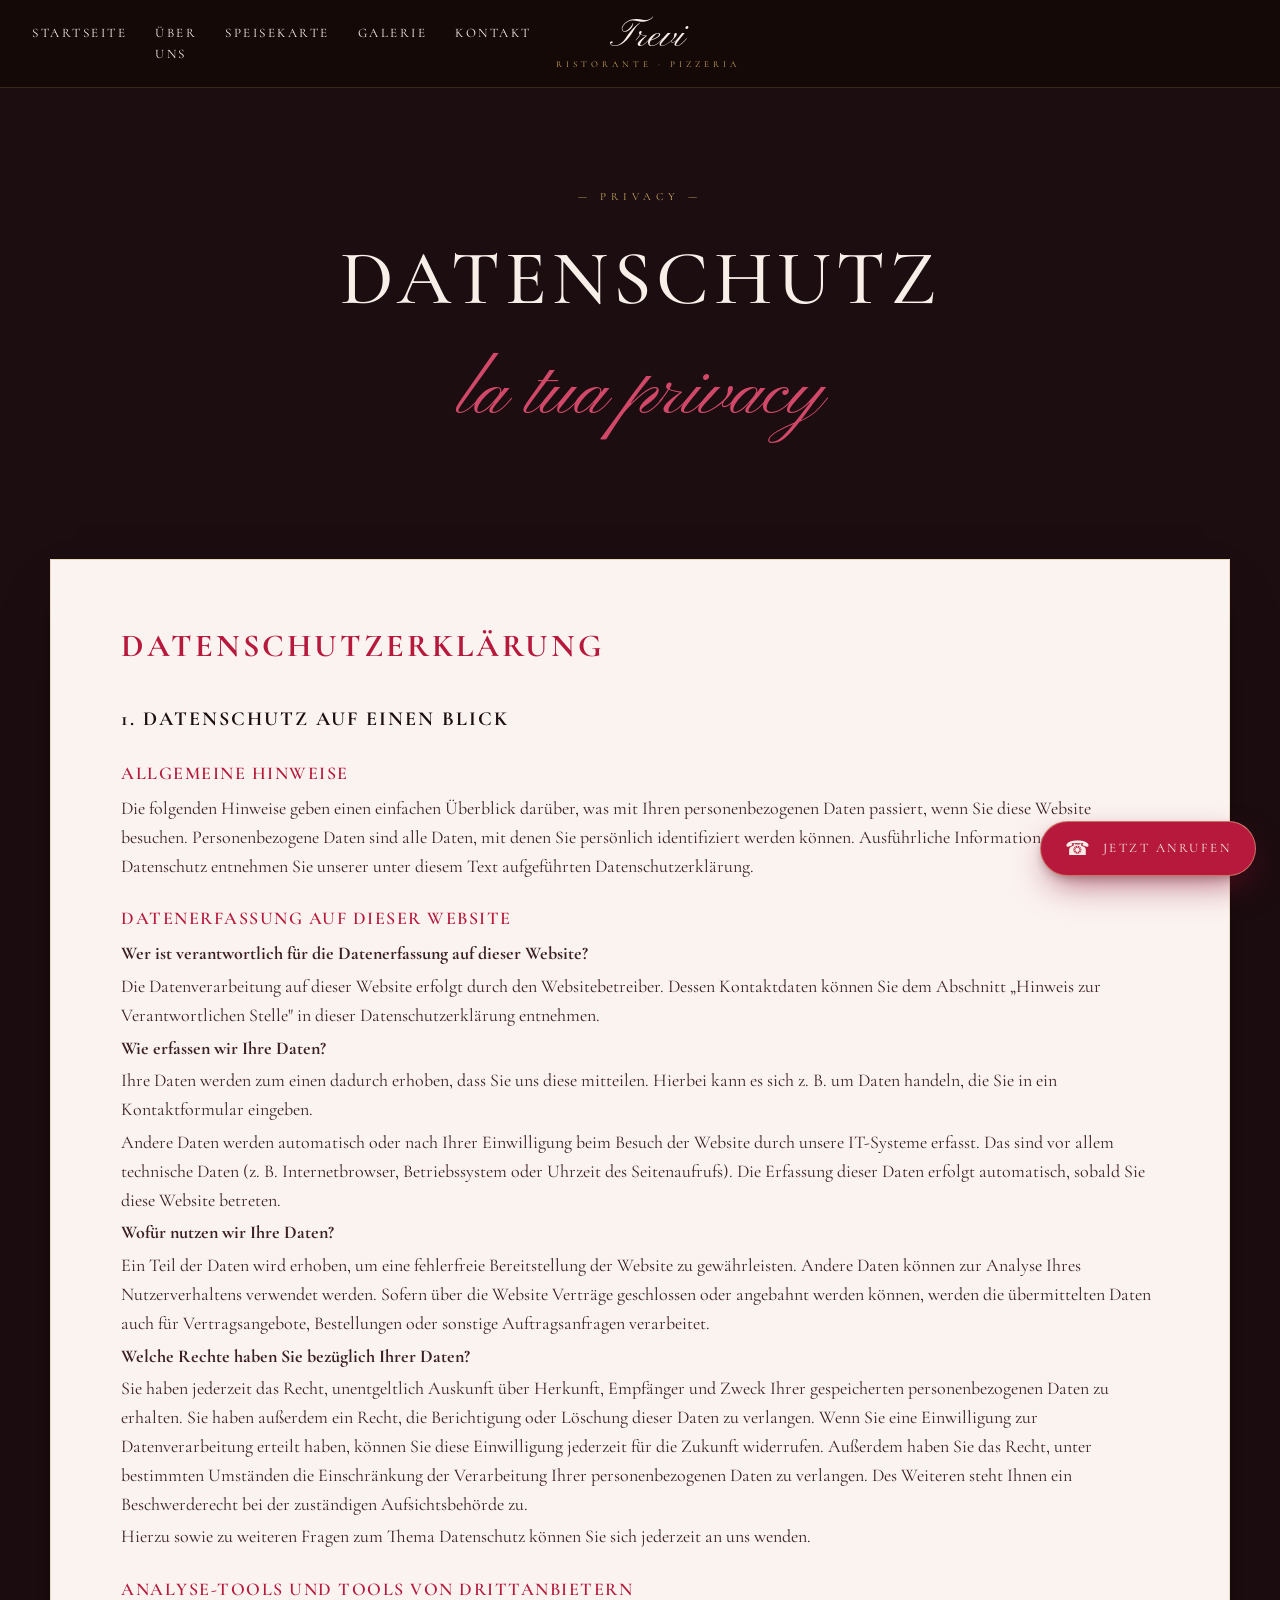
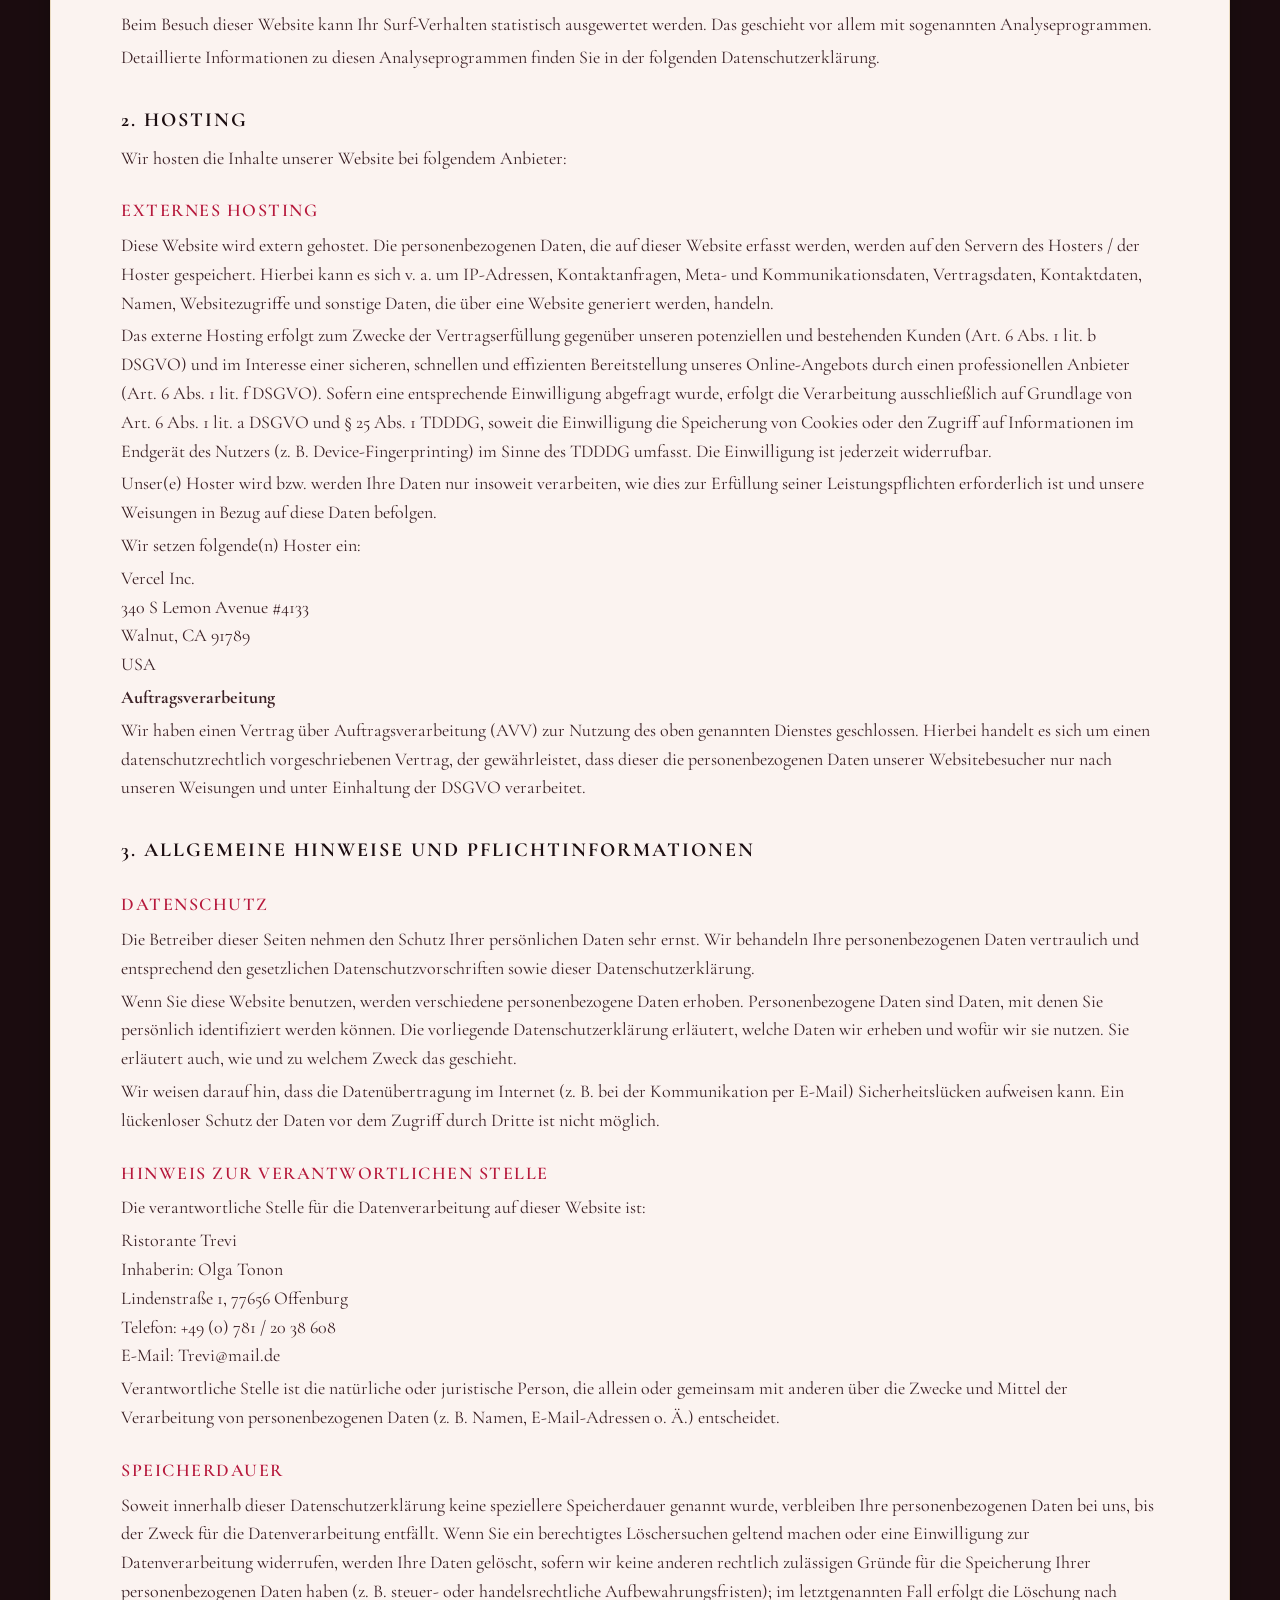
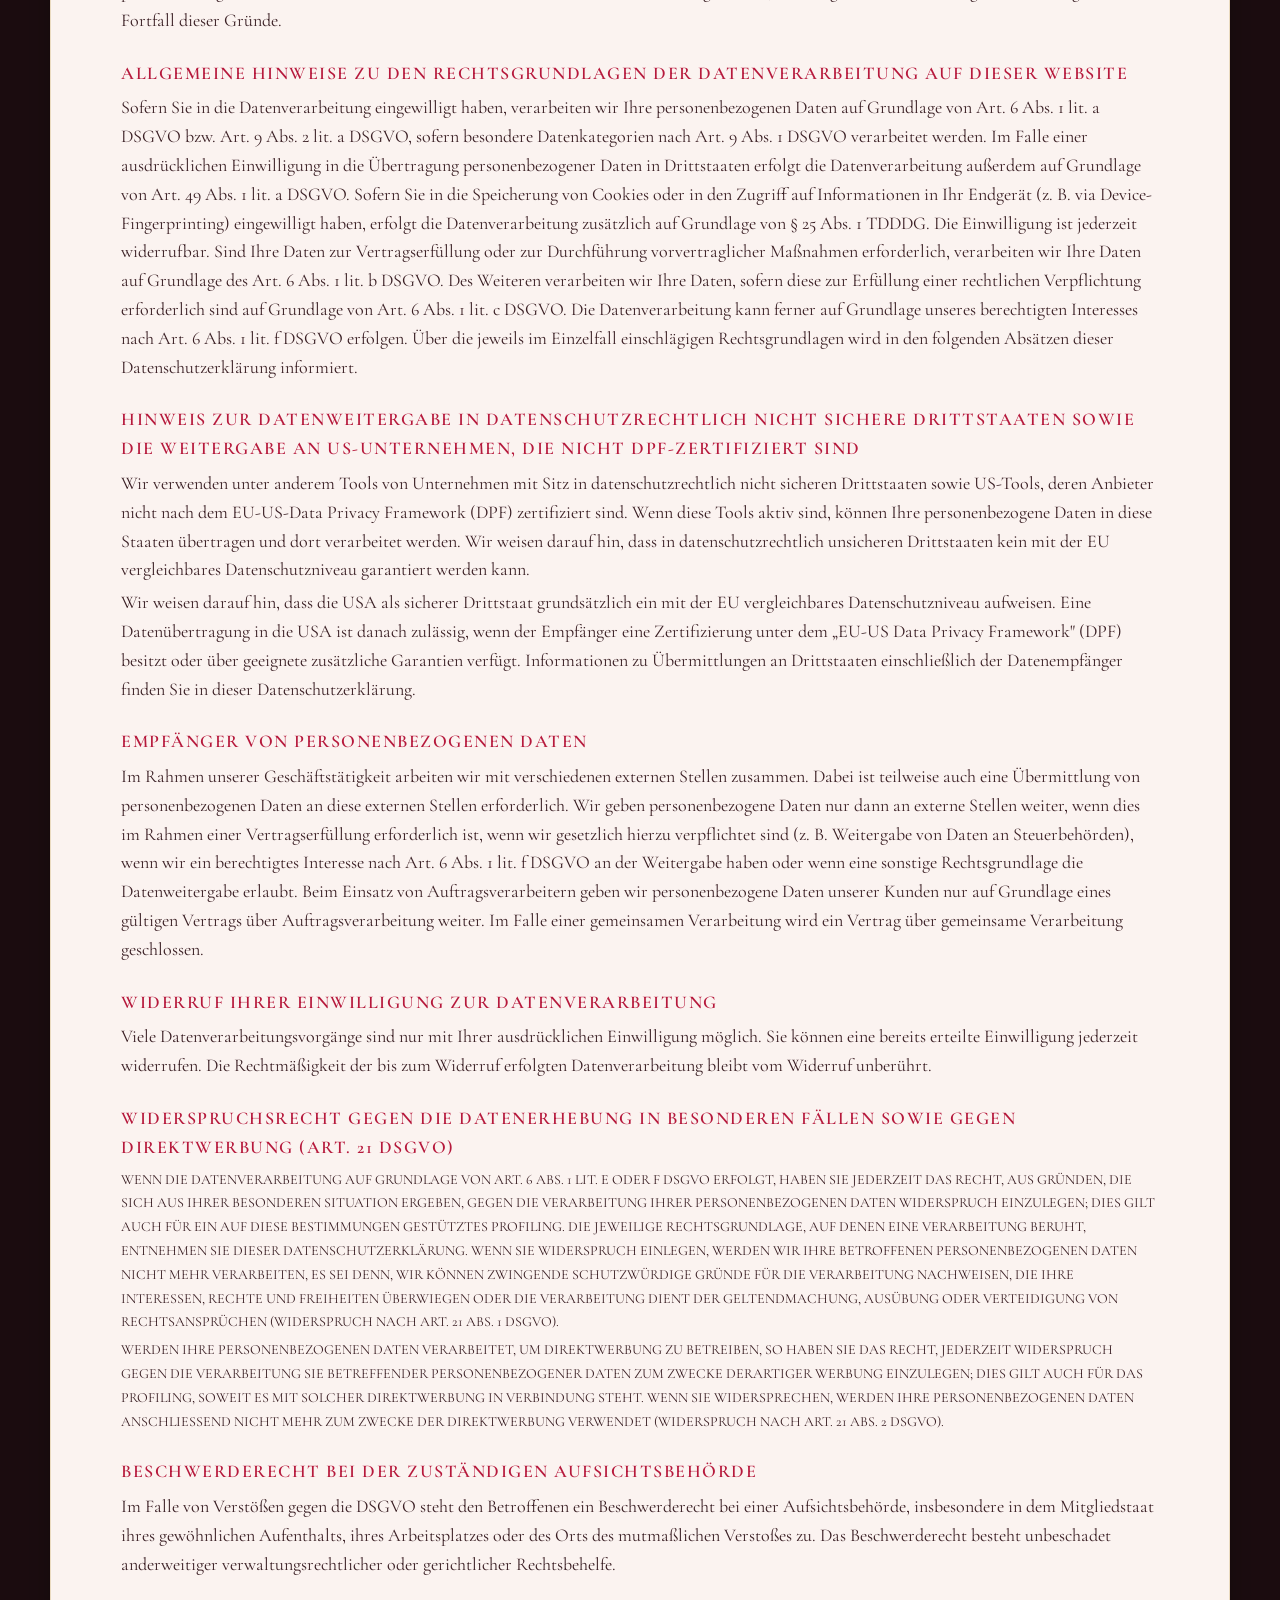
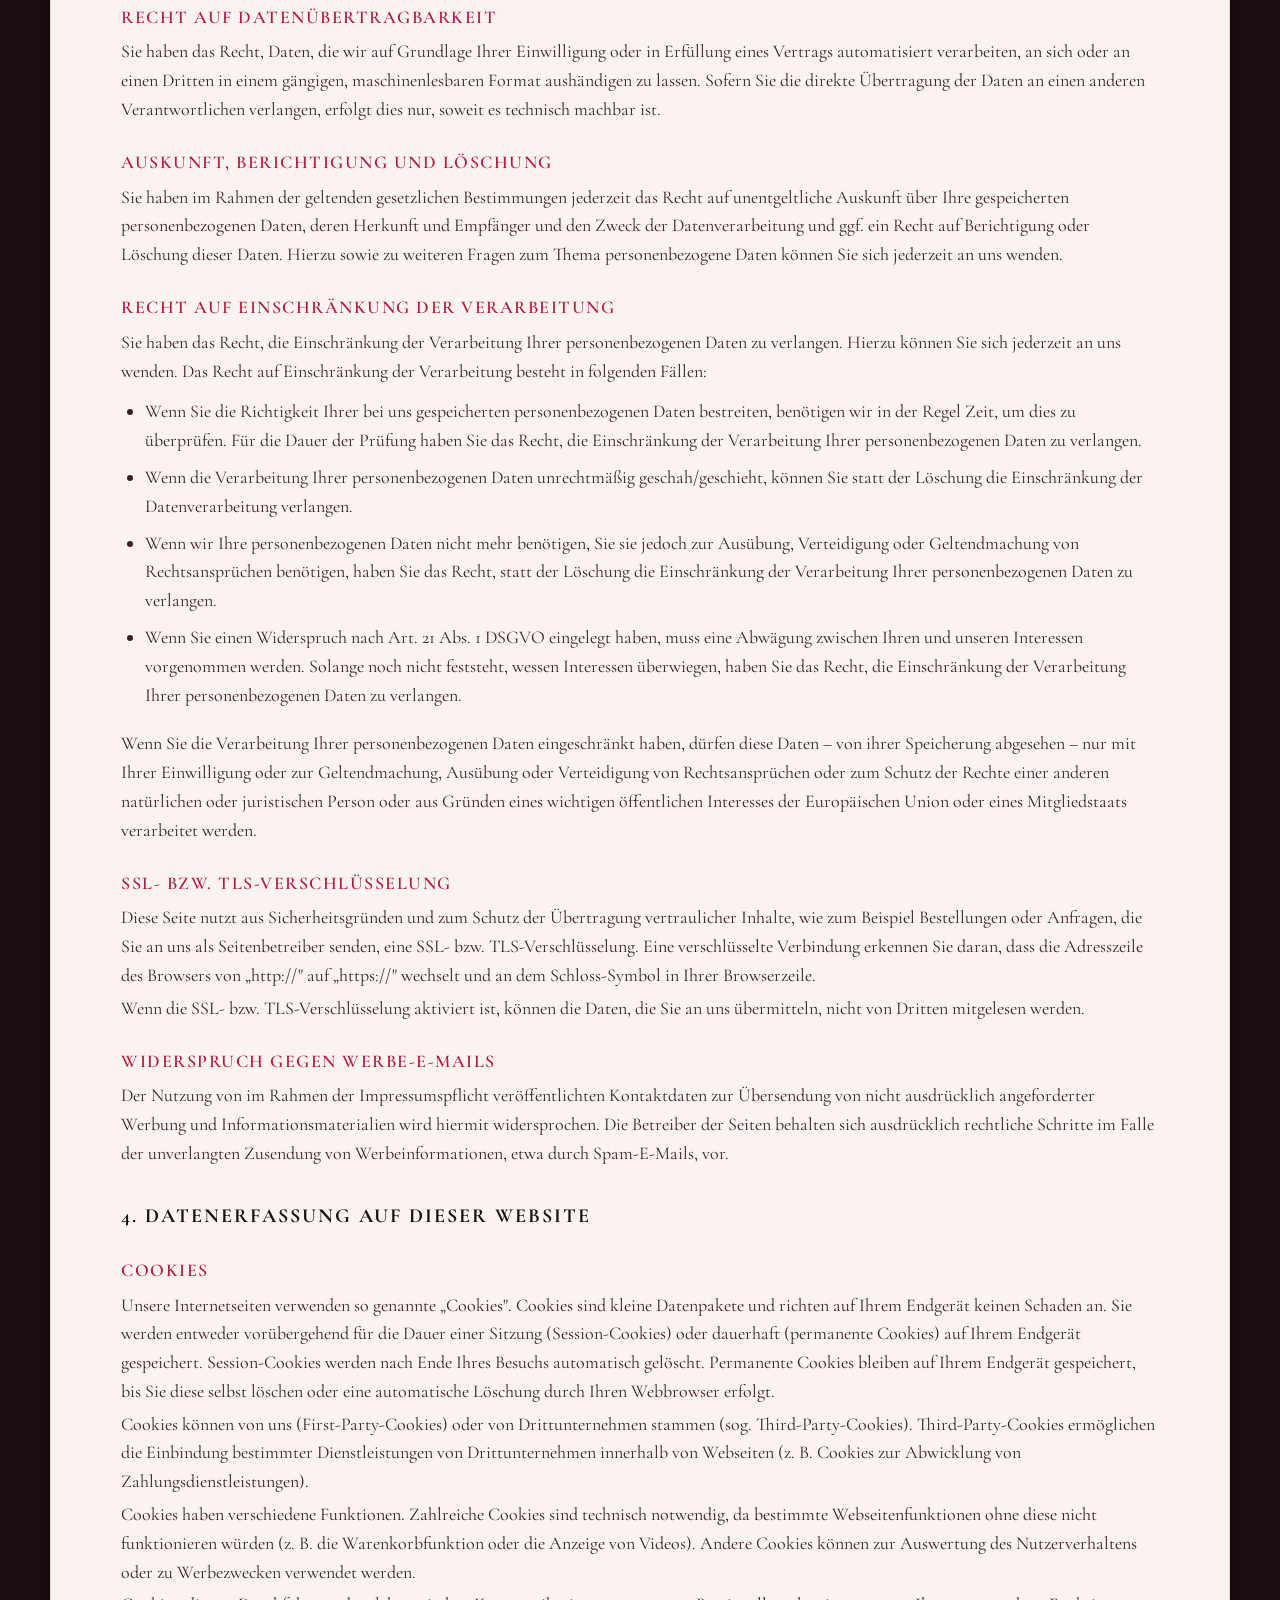
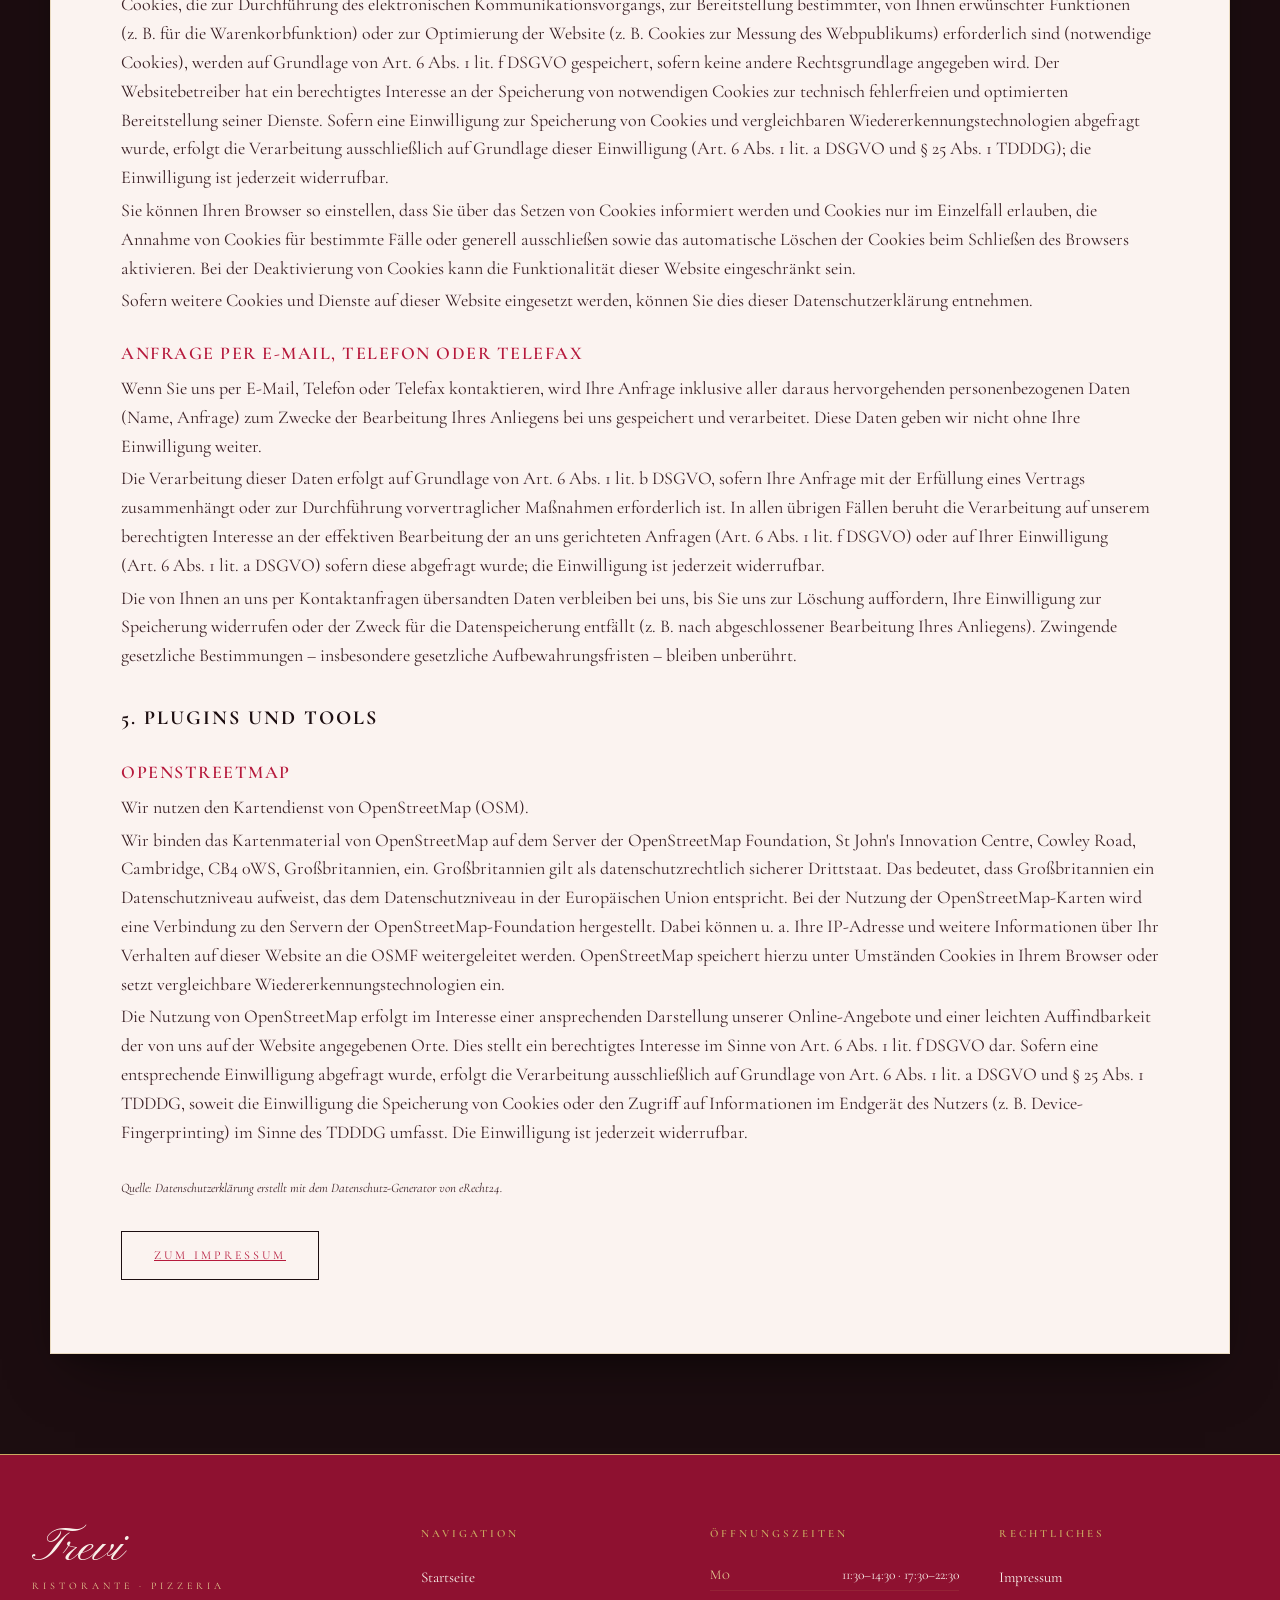
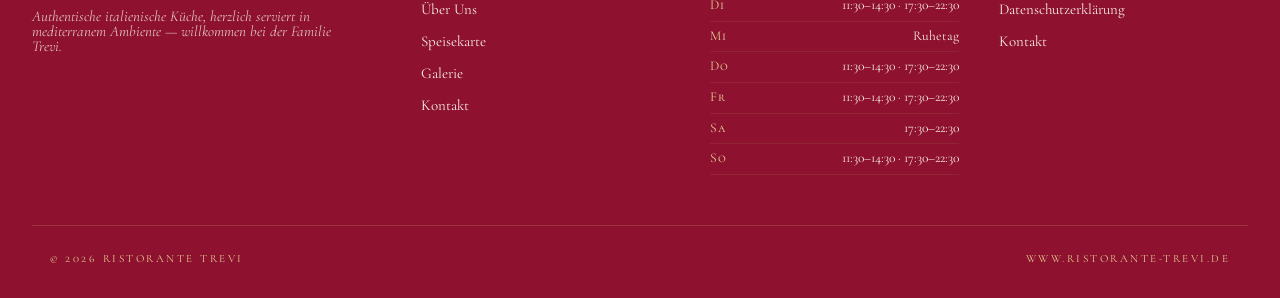
==== commit 1ef1a39d: "Add files via upload" ====
--- a/datenschutz.html
+++ b/datenschutz.html
@@ -1,380 +1,390 @@
-<!DOCTYPE html>
-<html lang="de">
-<head>
-<meta charset="UTF-8" />
-<meta name="viewport" content="width=device-width, initial-scale=1.0" />
-<meta http-equiv="Cache-Control" content="no-cache, no-store, must-revalidate" />
-<meta http-equiv="Pragma" content="no-cache" />
-<meta http-equiv="Expires" content="0" />
-<title>Datenschutzerklärung — Ristorante Trevi</title>
-<meta name="description" content="Datenschutzerklärung des Ristorante Trevi gemäß DSGVO." />
-<link rel="stylesheet" href="css/fonts.css?v=2" />
-<link rel="stylesheet" href="css/styles.css?v=5" />
-</head>
-<body>
-<div class="page-bg"></div>
-
-<nav class="site-nav">
-  <div class="nav-inner">
-    <div class="nav-left">
-      <button class="nav-toggle" aria-label="Menü öffnen">Menü</button>
-      <ul class="nav-links">
-        <li><a href="index.html">Startseite</a></li>
-        <li><a href="ueber-uns.html">Über Uns</a></li>
-        <li><a href="speisekarte.html">Speisekarte</a></li>
-        <li><a href="galerie.html">Galerie</a></li>
-        <li><a href="kontakt.html">Kontakt</a></li>
-      </ul>
-    </div>
-    <a href="index.html" class="nav-brand">Trevi<small>Ristorante · Pizzeria</small></a>
-    <div class="nav-right">
-    </div>
-  </div>
-</nav>
-
-<header class="page-header">
-  <div class="eyebrow">— Privacy —</div>
-  <h1>Datenschutz</h1>
-  <div class="script">la tua privacy</div>
-</header>
-
-<section class="section" style="padding-top:30px;">
-  <div class="section-inner">
-    <article class="imprint">
-      <h2>Datenschutzerklärung</h2>
-
-      <h3>1. Datenschutz auf einen Blick</h3>
-
-      <h4 style="color:var(--c-magenta);font-family:var(--font-display);font-size:18px;letter-spacing:1.5px;text-transform:uppercase;margin-top:24px;">Allgemeine Hinweise</h4>
-      <p>Die folgenden Hinweise geben einen einfachen Überblick darüber, was mit Ihren personenbezogenen Daten
-      passiert, wenn Sie diese Website besuchen. Personenbezogene Daten sind alle Daten, mit denen Sie
-      persönlich identifiziert werden können. Ausführliche Informationen zum Thema Datenschutz entnehmen
-      Sie unserer unter diesem Text aufgeführten Datenschutzerklärung.</p>
-
-      <h4 style="color:var(--c-magenta);font-family:var(--font-display);font-size:18px;letter-spacing:1.5px;text-transform:uppercase;margin-top:24px;">Datenerfassung auf dieser Website</h4>
-      <p><strong>Wer ist verantwortlich für die Datenerfassung auf dieser Website?</strong></p>
-      <p>Die Datenverarbeitung auf dieser Website erfolgt durch den Websitebetreiber. Dessen Kontaktdaten
-      können Sie dem Abschnitt „Hinweis zur Verantwortlichen Stelle" in dieser Datenschutzerklärung entnehmen.</p>
-
-      <p><strong>Wie erfassen wir Ihre Daten?</strong></p>
-      <p>Ihre Daten werden zum einen dadurch erhoben, dass Sie uns diese mitteilen. Hierbei kann es sich z.&nbsp;B. um
-      Daten handeln, die Sie in ein Kontaktformular eingeben.</p>
-      <p>Andere Daten werden automatisch oder nach Ihrer Einwilligung beim Besuch der Website durch unsere IT-Systeme
-      erfasst. Das sind vor allem technische Daten (z.&nbsp;B. Internetbrowser, Betriebssystem oder Uhrzeit
-      des Seitenaufrufs). Die Erfassung dieser Daten erfolgt automatisch, sobald Sie diese Website betreten.</p>
-
-      <p><strong>Wofür nutzen wir Ihre Daten?</strong></p>
-      <p>Ein Teil der Daten wird erhoben, um eine fehlerfreie Bereitstellung der Website zu gewährleisten. Andere
-      Daten können zur Analyse Ihres Nutzerverhaltens verwendet werden. Sofern über die Website Verträge
-      geschlossen oder angebahnt werden können, werden die übermittelten Daten auch für Vertragsangebote,
-      Bestellungen oder sonstige Auftragsanfragen verarbeitet.</p>
-
-      <p><strong>Welche Rechte haben Sie bezüglich Ihrer Daten?</strong></p>
-      <p>Sie haben jederzeit das Recht, unentgeltlich Auskunft über Herkunft, Empfänger und Zweck Ihrer
-      gespeicherten personenbezogenen Daten zu erhalten. Sie haben außerdem ein Recht, die Berichtigung oder
-      Löschung dieser Daten zu verlangen. Wenn Sie eine Einwilligung zur Datenverarbeitung erteilt haben,
-      können Sie diese Einwilligung jederzeit für die Zukunft widerrufen. Außerdem haben Sie das Recht, unter
-      bestimmten Umständen die Einschränkung der Verarbeitung Ihrer personenbezogenen Daten zu verlangen.
-      Des Weiteren steht Ihnen ein Beschwerderecht bei der zuständigen Aufsichtsbehörde zu.</p>
-      <p>Hierzu sowie zu weiteren Fragen zum Thema Datenschutz können Sie sich jederzeit an uns wenden.</p>
-
-      <h4 style="color:var(--c-magenta);font-family:var(--font-display);font-size:18px;letter-spacing:1.5px;text-transform:uppercase;margin-top:24px;">Analyse-Tools und Tools von Drittanbietern</h4>
-      <p>Beim Besuch dieser Website kann Ihr Surf-Verhalten statistisch ausgewertet werden. Das geschieht vor
-      allem mit sogenannten Analyseprogrammen.</p>
-      <p>Detaillierte Informationen zu diesen Analyseprogrammen finden Sie in der folgenden
-      Datenschutzerklärung.</p>
-
-      <h3>2. Hosting</h3>
-      <p>Wir hosten die Inhalte unserer Website bei folgendem Anbieter:</p>
-
-      <h4 style="color:var(--c-magenta);font-family:var(--font-display);font-size:18px;letter-spacing:1.5px;text-transform:uppercase;margin-top:24px;">Externes Hosting</h4>
-      <p>Diese Website wird extern gehostet. Die personenbezogenen Daten, die auf dieser Website erfasst werden,
-      werden auf den Servern des Hosters / der Hoster gespeichert. Hierbei kann es sich v.&nbsp;a. um IP-Adressen,
-      Kontaktanfragen, Meta- und Kommunikationsdaten, Vertragsdaten, Kontaktdaten, Namen, Websitezugriffe
-      und sonstige Daten, die über eine Website generiert werden, handeln.</p>
-      <p>Das externe Hosting erfolgt zum Zwecke der Vertragserfüllung gegenüber unseren potenziellen und
-      bestehenden Kunden (Art.&nbsp;6 Abs.&nbsp;1 lit.&nbsp;b DSGVO) und im Interesse einer sicheren, schnellen und effizienten
-      Bereitstellung unseres Online-Angebots durch einen professionellen Anbieter (Art.&nbsp;6 Abs.&nbsp;1 lit.&nbsp;f DSGVO).
-      Sofern eine entsprechende Einwilligung abgefragt wurde, erfolgt die Verarbeitung ausschließlich auf
-      Grundlage von Art.&nbsp;6 Abs.&nbsp;1 lit.&nbsp;a DSGVO und § 25 Abs.&nbsp;1 TDDDG, soweit die Einwilligung die Speicherung
-      von Cookies oder den Zugriff auf Informationen im Endgerät des Nutzers (z.&nbsp;B. Device-Fingerprinting) im
-      Sinne des TDDDG umfasst. Die Einwilligung ist jederzeit widerrufbar.</p>
-      <p>Unser(e) Hoster wird bzw. werden Ihre Daten nur insoweit verarbeiten, wie dies zur Erfüllung seiner
-      Leistungspflichten erforderlich ist und unsere Weisungen in Bezug auf diese Daten befolgen.</p>
-      <p>Wir setzen folgende(n) Hoster ein:</p>
-      <p>Vercel Inc.<br />
-      340 S Lemon Avenue #4133<br />
-      Walnut, CA 91789<br />
-      USA</p>
-
-      <p><strong>Auftragsverarbeitung</strong></p>
-      <p>Wir haben einen Vertrag über Auftragsverarbeitung (AVV) zur Nutzung des oben genannten Dienstes
-      geschlossen. Hierbei handelt es sich um einen datenschutzrechtlich vorgeschriebenen Vertrag, der
-      gewährleistet, dass dieser die personenbezogenen Daten unserer Websitebesucher nur nach unseren
-      Weisungen und unter Einhaltung der DSGVO verarbeitet.</p>
-
-      <h3>3. Allgemeine Hinweise und Pflichtinformationen</h3>
-
-      <h4 style="color:var(--c-magenta);font-family:var(--font-display);font-size:18px;letter-spacing:1.5px;text-transform:uppercase;margin-top:24px;">Datenschutz</h4>
-      <p>Die Betreiber dieser Seiten nehmen den Schutz Ihrer persönlichen Daten sehr ernst. Wir behandeln Ihre
-      personenbezogenen Daten vertraulich und entsprechend den gesetzlichen Datenschutzvorschriften sowie
-      dieser Datenschutzerklärung.</p>
-      <p>Wenn Sie diese Website benutzen, werden verschiedene personenbezogene Daten erhoben.
-      Personenbezogene Daten sind Daten, mit denen Sie persönlich identifiziert werden können. Die vorliegende
-      Datenschutzerklärung erläutert, welche Daten wir erheben und wofür wir sie nutzen. Sie erläutert auch, wie
-      und zu welchem Zweck das geschieht.</p>
-      <p>Wir weisen darauf hin, dass die Datenübertragung im Internet (z.&nbsp;B. bei der Kommunikation per E-Mail)
-      Sicherheitslücken aufweisen kann. Ein lückenloser Schutz der Daten vor dem Zugriff durch Dritte ist nicht
-      möglich.</p>
-
-      <h4 style="color:var(--c-magenta);font-family:var(--font-display);font-size:18px;letter-spacing:1.5px;text-transform:uppercase;margin-top:24px;">Hinweis zur verantwortlichen Stelle</h4>
-      <p>Die verantwortliche Stelle für die Datenverarbeitung auf dieser Website ist:</p>
-      <p>Ristorante Trevi<br />
-      Inhaberin: Olga Tonon<br />
-      Lindenstraße 1, 77656 Offenburg<br />
-      Telefon: +49 (0) 781 / 20 38 608<br />
-      E-Mail: Trevi@mail.de</p>
-      <p>Verantwortliche Stelle ist die natürliche oder juristische Person, die allein oder gemeinsam mit anderen über
-      die Zwecke und Mittel der Verarbeitung von personenbezogenen Daten (z.&nbsp;B. Namen, E-Mail-Adressen o.&nbsp;Ä.)
-      entscheidet.</p>
-
-      <h4 style="color:var(--c-magenta);font-family:var(--font-display);font-size:18px;letter-spacing:1.5px;text-transform:uppercase;margin-top:24px;">Speicherdauer</h4>
-      <p>Soweit innerhalb dieser Datenschutzerklärung keine speziellere Speicherdauer genannt wurde, verbleiben
-      Ihre personenbezogenen Daten bei uns, bis der Zweck für die Datenverarbeitung entfällt. Wenn Sie ein
-      berechtigtes Löschersuchen geltend machen oder eine Einwilligung zur Datenverarbeitung widerrufen,
-      werden Ihre Daten gelöscht, sofern wir keine anderen rechtlich zulässigen Gründe für die Speicherung Ihrer
-      personenbezogenen Daten haben (z.&nbsp;B. steuer- oder handelsrechtliche Aufbewahrungsfristen); im
-      letztgenannten Fall erfolgt die Löschung nach Fortfall dieser Gründe.</p>
-
-      <h4 style="color:var(--c-magenta);font-family:var(--font-display);font-size:18px;letter-spacing:1.5px;text-transform:uppercase;margin-top:24px;">Allgemeine Hinweise zu den Rechtsgrundlagen der Datenverarbeitung auf dieser Website</h4>
-      <p>Sofern Sie in die Datenverarbeitung eingewilligt haben, verarbeiten wir Ihre personenbezogenen Daten auf
-      Grundlage von Art.&nbsp;6 Abs.&nbsp;1 lit.&nbsp;a DSGVO bzw. Art.&nbsp;9 Abs.&nbsp;2 lit.&nbsp;a DSGVO, sofern besondere Datenkategorien
-      nach Art.&nbsp;9 Abs.&nbsp;1 DSGVO verarbeitet werden. Im Falle einer ausdrücklichen Einwilligung in die Übertragung
-      personenbezogener Daten in Drittstaaten erfolgt die Datenverarbeitung außerdem auf Grundlage von Art.&nbsp;49 Abs.&nbsp;1 lit.&nbsp;a DSGVO.
-      Sofern Sie in die Speicherung von Cookies oder in den Zugriff auf Informationen in
-      Ihr Endgerät (z.&nbsp;B. via Device-Fingerprinting) eingewilligt haben, erfolgt die Datenverarbeitung zusätzlich
-      auf Grundlage von § 25 Abs.&nbsp;1 TDDDG. Die Einwilligung ist jederzeit widerrufbar. Sind Ihre Daten zur
-      Vertragserfüllung oder zur Durchführung vorvertraglicher Maßnahmen erforderlich, verarbeiten wir Ihre
-      Daten auf Grundlage des Art.&nbsp;6 Abs.&nbsp;1 lit.&nbsp;b DSGVO. Des Weiteren verarbeiten wir Ihre Daten, sofern diese
-      zur Erfüllung einer rechtlichen Verpflichtung erforderlich sind auf Grundlage von Art.&nbsp;6 Abs.&nbsp;1 lit.&nbsp;c DSGVO.
-      Die Datenverarbeitung kann ferner auf Grundlage unseres berechtigten Interesses nach Art.&nbsp;6 Abs.&nbsp;1 lit.&nbsp;f
-      DSGVO erfolgen. Über die jeweils im Einzelfall einschlägigen Rechtsgrundlagen wird in den folgenden
-      Absätzen dieser Datenschutzerklärung informiert.</p>
-
-      <h4 style="color:var(--c-magenta);font-family:var(--font-display);font-size:18px;letter-spacing:1.5px;text-transform:uppercase;margin-top:24px;">Hinweis zur Datenweitergabe in datenschutzrechtlich nicht sichere Drittstaaten sowie die Weitergabe an US-Unternehmen, die nicht DPF-zertifiziert sind</h4>
-      <p>Wir verwenden unter anderem Tools von Unternehmen mit Sitz in datenschutzrechtlich nicht sicheren
-      Drittstaaten sowie US-Tools, deren Anbieter nicht nach dem EU-US-Data Privacy Framework (DPF)
-      zertifiziert sind. Wenn diese Tools aktiv sind, können Ihre personenbezogene Daten in diese Staaten
-      übertragen und dort verarbeitet werden. Wir weisen darauf hin, dass in datenschutzrechtlich unsicheren
-      Drittstaaten kein mit der EU vergleichbares Datenschutzniveau garantiert werden kann.</p>
-      <p>Wir weisen darauf hin, dass die USA als sicherer Drittstaat grundsätzlich ein mit der EU vergleichbares
-      Datenschutzniveau aufweisen. Eine Datenübertragung in die USA ist danach zulässig, wenn der Empfänger
-      eine Zertifizierung unter dem „EU-US Data Privacy Framework" (DPF) besitzt oder über geeignete
-      zusätzliche Garantien verfügt. Informationen zu Übermittlungen an Drittstaaten einschließlich der
-      Datenempfänger finden Sie in dieser Datenschutzerklärung.</p>
-
-      <h4 style="color:var(--c-magenta);font-family:var(--font-display);font-size:18px;letter-spacing:1.5px;text-transform:uppercase;margin-top:24px;">Empfänger von personenbezogenen Daten</h4>
-      <p>Im Rahmen unserer Geschäftstätigkeit arbeiten wir mit verschiedenen externen Stellen zusammen. Dabei
-      ist teilweise auch eine Übermittlung von personenbezogenen Daten an diese externen Stellen erforderlich.
-      Wir geben personenbezogene Daten nur dann an externe Stellen weiter, wenn dies im Rahmen einer
-      Vertragserfüllung erforderlich ist, wenn wir gesetzlich hierzu verpflichtet sind (z.&nbsp;B. Weitergabe von Daten
-      an Steuerbehörden), wenn wir ein berechtigtes Interesse nach Art.&nbsp;6 Abs.&nbsp;1 lit.&nbsp;f DSGVO an der Weitergabe
-      haben oder wenn eine sonstige Rechtsgrundlage die Datenweitergabe erlaubt. Beim Einsatz von
-      Auftragsverarbeitern geben wir personenbezogene Daten unserer Kunden nur auf Grundlage eines gültigen
-      Vertrags über Auftragsverarbeitung weiter. Im Falle einer gemeinsamen Verarbeitung wird ein Vertrag über
-      gemeinsame Verarbeitung geschlossen.</p>
-
-      <h4 style="color:var(--c-magenta);font-family:var(--font-display);font-size:18px;letter-spacing:1.5px;text-transform:uppercase;margin-top:24px;">Widerruf Ihrer Einwilligung zur Datenverarbeitung</h4>
-      <p>Viele Datenverarbeitungsvorgänge sind nur mit Ihrer ausdrücklichen Einwilligung möglich. Sie können eine
-      bereits erteilte Einwilligung jederzeit widerrufen. Die Rechtmäßigkeit der bis zum Widerruf erfolgten
-      Datenverarbeitung bleibt vom Widerruf unberührt.</p>
-
-      <h4 style="color:var(--c-magenta);font-family:var(--font-display);font-size:18px;letter-spacing:1.5px;text-transform:uppercase;margin-top:24px;">Widerspruchsrecht gegen die Datenerhebung in besonderen Fällen sowie gegen Direktwerbung (Art.&nbsp;21 DSGVO)</h4>
-      <p style="text-transform:uppercase;font-size:14px;line-height:1.7;">Wenn die Datenverarbeitung auf Grundlage von Art.&nbsp;6 Abs.&nbsp;1 lit.&nbsp;e oder f DSGVO erfolgt, haben Sie jederzeit das Recht,
-      aus Gründen, die sich aus Ihrer besonderen Situation ergeben, gegen die Verarbeitung Ihrer personenbezogenen Daten
-      Widerspruch einzulegen; dies gilt auch für ein auf diese Bestimmungen gestütztes Profiling. Die jeweilige Rechtsgrundlage,
-      auf denen eine Verarbeitung beruht, entnehmen Sie dieser Datenschutzerklärung. Wenn Sie Widerspruch einlegen,
-      werden wir Ihre betroffenen personenbezogenen Daten nicht mehr verarbeiten, es sei denn, wir können zwingende
-      schutzwürdige Gründe für die Verarbeitung nachweisen, die Ihre Interessen, Rechte und Freiheiten überwiegen oder die
-      Verarbeitung dient der Geltendmachung, Ausübung oder Verteidigung von Rechtsansprüchen (Widerspruch nach Art.&nbsp;21 Abs.&nbsp;1 DSGVO).</p>
-      <p style="text-transform:uppercase;font-size:14px;line-height:1.7;">Werden Ihre personenbezogenen Daten verarbeitet, um Direktwerbung zu betreiben, so haben Sie das Recht,
-      jederzeit Widerspruch gegen die Verarbeitung Sie betreffender personenbezogener Daten zum Zwecke derartiger Werbung
-      einzulegen; dies gilt auch für das Profiling, soweit es mit solcher Direktwerbung in Verbindung steht. Wenn Sie widersprechen,
-      werden Ihre personenbezogenen Daten anschließend nicht mehr zum Zwecke der Direktwerbung verwendet (Widerspruch
-      nach Art.&nbsp;21 Abs.&nbsp;2 DSGVO).</p>
-
-      <h4 style="color:var(--c-magenta);font-family:var(--font-display);font-size:18px;letter-spacing:1.5px;text-transform:uppercase;margin-top:24px;">Beschwerderecht bei der zuständigen Aufsichtsbehörde</h4>
-      <p>Im Falle von Verstößen gegen die DSGVO steht den Betroffenen ein Beschwerderecht bei einer
-      Aufsichtsbehörde, insbesondere in dem Mitgliedstaat ihres gewöhnlichen Aufenthalts, ihres Arbeitsplatzes
-      oder des Orts des mutmaßlichen Verstoßes zu. Das Beschwerderecht besteht unbeschadet anderweitiger
-      verwaltungsrechtlicher oder gerichtlicher Rechtsbehelfe.</p>
-
-      <h4 style="color:var(--c-magenta);font-family:var(--font-display);font-size:18px;letter-spacing:1.5px;text-transform:uppercase;margin-top:24px;">Recht auf Datenübertragbarkeit</h4>
-      <p>Sie haben das Recht, Daten, die wir auf Grundlage Ihrer Einwilligung oder in Erfüllung eines Vertrags
-      automatisiert verarbeiten, an sich oder an einen Dritten in einem gängigen, maschinenlesbaren Format
-      aushändigen zu lassen. Sofern Sie die direkte Übertragung der Daten an einen anderen Verantwortlichen
-      verlangen, erfolgt dies nur, soweit es technisch machbar ist.</p>
-
-      <h4 style="color:var(--c-magenta);font-family:var(--font-display);font-size:18px;letter-spacing:1.5px;text-transform:uppercase;margin-top:24px;">Auskunft, Berichtigung und Löschung</h4>
-      <p>Sie haben im Rahmen der geltenden gesetzlichen Bestimmungen jederzeit das Recht auf unentgeltliche
-      Auskunft über Ihre gespeicherten personenbezogenen Daten, deren Herkunft und Empfänger und den
-      Zweck der Datenverarbeitung und ggf. ein Recht auf Berichtigung oder Löschung dieser Daten. Hierzu sowie
-      zu weiteren Fragen zum Thema personenbezogene Daten können Sie sich jederzeit an uns wenden.</p>
-
-      <h4 style="color:var(--c-magenta);font-family:var(--font-display);font-size:18px;letter-spacing:1.5px;text-transform:uppercase;margin-top:24px;">Recht auf Einschränkung der Verarbeitung</h4>
-      <p>Sie haben das Recht, die Einschränkung der Verarbeitung Ihrer personenbezogenen Daten zu verlangen.
-      Hierzu können Sie sich jederzeit an uns wenden. Das Recht auf Einschränkung der Verarbeitung besteht in
-      folgenden Fällen:</p>
-      <ul style="padding-left:24px;color:var(--c-ink-soft);">
-        <li>Wenn Sie die Richtigkeit Ihrer bei uns gespeicherten personenbezogenen Daten bestreiten, benötigen wir
-        in der Regel Zeit, um dies zu überprüfen. Für die Dauer der Prüfung haben Sie das Recht, die
-        Einschränkung der Verarbeitung Ihrer personenbezogenen Daten zu verlangen.</li>
-        <li>Wenn die Verarbeitung Ihrer personenbezogenen Daten unrechtmäßig geschah/geschieht, können Sie
-        statt der Löschung die Einschränkung der Datenverarbeitung verlangen.</li>
-        <li>Wenn wir Ihre personenbezogenen Daten nicht mehr benötigen, Sie sie jedoch zur Ausübung,
-        Verteidigung oder Geltendmachung von Rechtsansprüchen benötigen, haben Sie das Recht, statt der
-        Löschung die Einschränkung der Verarbeitung Ihrer personenbezogenen Daten zu verlangen.</li>
-        <li>Wenn Sie einen Widerspruch nach Art.&nbsp;21 Abs.&nbsp;1 DSGVO eingelegt haben, muss eine Abwägung zwischen
-        Ihren und unseren Interessen vorgenommen werden. Solange noch nicht feststeht, wessen Interessen
-        überwiegen, haben Sie das Recht, die Einschränkung der Verarbeitung Ihrer personenbezogenen Daten
-        zu verlangen.</li>
-      </ul>
-      <p>Wenn Sie die Verarbeitung Ihrer personenbezogenen Daten eingeschränkt haben, dürfen diese Daten – von
-      ihrer Speicherung abgesehen – nur mit Ihrer Einwilligung oder zur Geltendmachung, Ausübung oder
-      Verteidigung von Rechtsansprüchen oder zum Schutz der Rechte einer anderen natürlichen oder
-      juristischen Person oder aus Gründen eines wichtigen öffentlichen Interesses der Europäischen Union oder
-      eines Mitgliedstaats verarbeitet werden.</p>
-
-      <h4 style="color:var(--c-magenta);font-family:var(--font-display);font-size:18px;letter-spacing:1.5px;text-transform:uppercase;margin-top:24px;">SSL- bzw. TLS-Verschlüsselung</h4>
-      <p>Diese Seite nutzt aus Sicherheitsgründen und zum Schutz der Übertragung vertraulicher Inhalte, wie zum
-      Beispiel Bestellungen oder Anfragen, die Sie an uns als Seitenbetreiber senden, eine SSL- bzw. TLS-Verschlüsselung.
-      Eine verschlüsselte Verbindung erkennen Sie daran, dass die Adresszeile des Browsers von
-      „http://" auf „https://" wechselt und an dem Schloss-Symbol in Ihrer Browserzeile.</p>
-      <p>Wenn die SSL- bzw. TLS-Verschlüsselung aktiviert ist, können die Daten, die Sie an uns übermitteln, nicht
-      von Dritten mitgelesen werden.</p>
-
-      <h4 style="color:var(--c-magenta);font-family:var(--font-display);font-size:18px;letter-spacing:1.5px;text-transform:uppercase;margin-top:24px;">Widerspruch gegen Werbe-E-Mails</h4>
-      <p>Der Nutzung von im Rahmen der Impressumspflicht veröffentlichten Kontaktdaten zur Übersendung von
-      nicht ausdrücklich angeforderter Werbung und Informationsmaterialien wird hiermit widersprochen. Die
-      Betreiber der Seiten behalten sich ausdrücklich rechtliche Schritte im Falle der unverlangten Zusendung von
-      Werbeinformationen, etwa durch Spam-E-Mails, vor.</p>
-
-      <h3>4. Datenerfassung auf dieser Website</h3>
-
-      <h4 style="color:var(--c-magenta);font-family:var(--font-display);font-size:18px;letter-spacing:1.5px;text-transform:uppercase;margin-top:24px;">Cookies</h4>
-      <p>Unsere Internetseiten verwenden so genannte „Cookies". Cookies sind kleine Datenpakete und richten auf
-      Ihrem Endgerät keinen Schaden an. Sie werden entweder vorübergehend für die Dauer einer Sitzung
-      (Session-Cookies) oder dauerhaft (permanente Cookies) auf Ihrem Endgerät gespeichert. Session-Cookies
-      werden nach Ende Ihres Besuchs automatisch gelöscht. Permanente Cookies bleiben auf Ihrem Endgerät
-      gespeichert, bis Sie diese selbst löschen oder eine automatische Löschung durch Ihren Webbrowser erfolgt.</p>
-      <p>Cookies können von uns (First-Party-Cookies) oder von Drittunternehmen stammen (sog. Third-Party-Cookies).
-      Third-Party-Cookies ermöglichen die Einbindung bestimmter Dienstleistungen von
-      Drittunternehmen innerhalb von Webseiten (z.&nbsp;B. Cookies zur Abwicklung von Zahlungsdienstleistungen).</p>
-      <p>Cookies haben verschiedene Funktionen. Zahlreiche Cookies sind technisch notwendig, da bestimmte
-      Webseitenfunktionen ohne diese nicht funktionieren würden (z.&nbsp;B. die Warenkorbfunktion oder die Anzeige
-      von Videos). Andere Cookies können zur Auswertung des Nutzerverhaltens oder zu Werbezwecken
-      verwendet werden.</p>
-      <p>Cookies, die zur Durchführung des elektronischen Kommunikationsvorgangs, zur Bereitstellung
-      bestimmter, von Ihnen erwünschter Funktionen (z.&nbsp;B. für die Warenkorbfunktion) oder zur Optimierung der
-      Website (z.&nbsp;B. Cookies zur Messung des Webpublikums) erforderlich sind (notwendige Cookies), werden auf
-      Grundlage von Art.&nbsp;6 Abs.&nbsp;1 lit.&nbsp;f DSGVO gespeichert, sofern keine andere Rechtsgrundlage angegeben wird.
-      Der Websitebetreiber hat ein berechtigtes Interesse an der Speicherung von notwendigen Cookies zur
-      technisch fehlerfreien und optimierten Bereitstellung seiner Dienste. Sofern eine Einwilligung zur
-      Speicherung von Cookies und vergleichbaren Wiedererkennungstechnologien abgefragt wurde, erfolgt die
-      Verarbeitung ausschließlich auf Grundlage dieser Einwilligung (Art.&nbsp;6 Abs.&nbsp;1 lit.&nbsp;a DSGVO und § 25 Abs.&nbsp;1
-      TDDDG); die Einwilligung ist jederzeit widerrufbar.</p>
-      <p>Sie können Ihren Browser so einstellen, dass Sie über das Setzen von Cookies informiert werden und
-      Cookies nur im Einzelfall erlauben, die Annahme von Cookies für bestimmte Fälle oder generell ausschließen
-      sowie das automatische Löschen der Cookies beim Schließen des Browsers aktivieren. Bei der
-      Deaktivierung von Cookies kann die Funktionalität dieser Website eingeschränkt sein.</p>
-      <p>Sofern weitere Cookies und Dienste auf dieser Website eingesetzt werden, können Sie dies dieser
-      Datenschutzerklärung entnehmen.</p>
-
-      <h4 style="color:var(--c-magenta);font-family:var(--font-display);font-size:18px;letter-spacing:1.5px;text-transform:uppercase;margin-top:24px;">Anfrage per E-Mail, Telefon oder Telefax</h4>
-      <p>Wenn Sie uns per E-Mail, Telefon oder Telefax kontaktieren, wird Ihre Anfrage inklusive aller daraus
-      hervorgehenden personenbezogenen Daten (Name, Anfrage) zum Zwecke der Bearbeitung Ihres Anliegens
-      bei uns gespeichert und verarbeitet. Diese Daten geben wir nicht ohne Ihre Einwilligung weiter.</p>
-      <p>Die Verarbeitung dieser Daten erfolgt auf Grundlage von Art.&nbsp;6 Abs.&nbsp;1 lit.&nbsp;b DSGVO, sofern Ihre Anfrage mit
-      der Erfüllung eines Vertrags zusammenhängt oder zur Durchführung vorvertraglicher Maßnahmen
-      erforderlich ist. In allen übrigen Fällen beruht die Verarbeitung auf unserem berechtigten Interesse an der
-      effektiven Bearbeitung der an uns gerichteten Anfragen (Art.&nbsp;6 Abs.&nbsp;1 lit.&nbsp;f DSGVO) oder auf Ihrer
-      Einwilligung (Art.&nbsp;6 Abs.&nbsp;1 lit.&nbsp;a DSGVO) sofern diese abgefragt wurde; die Einwilligung ist jederzeit
-      widerrufbar.</p>
-      <p>Die von Ihnen an uns per Kontaktanfragen übersandten Daten verbleiben bei uns, bis Sie uns zur Löschung
-      auffordern, Ihre Einwilligung zur Speicherung widerrufen oder der Zweck für die Datenspeicherung entfällt
-      (z.&nbsp;B. nach abgeschlossener Bearbeitung Ihres Anliegens). Zwingende gesetzliche Bestimmungen –
-      insbesondere gesetzliche Aufbewahrungsfristen – bleiben unberührt.</p>
-
-      <h3>5. Plugins und Tools</h3>
-
-      <h4 style="color:var(--c-magenta);font-family:var(--font-display);font-size:18px;letter-spacing:1.5px;text-transform:uppercase;margin-top:24px;">OpenStreetMap</h4>
-      <p>Wir nutzen den Kartendienst von OpenStreetMap (OSM).</p>
-      <p>Wir binden das Kartenmaterial von OpenStreetMap auf dem Server der OpenStreetMap Foundation, St
-      John's Innovation Centre, Cowley Road, Cambridge, CB4&nbsp;0WS, Großbritannien, ein. Großbritannien gilt als
-      datenschutzrechtlich sicherer Drittstaat. Das bedeutet, dass Großbritannien ein Datenschutzniveau
-      aufweist, das dem Datenschutzniveau in der Europäischen Union entspricht. Bei der Nutzung der
-      OpenStreetMap-Karten wird eine Verbindung zu den Servern der OpenStreetMap-Foundation hergestellt.
-      Dabei können u.&nbsp;a. Ihre IP-Adresse und weitere Informationen über Ihr Verhalten auf dieser Website an die
-      OSMF weitergeleitet werden. OpenStreetMap speichert hierzu unter Umständen Cookies in Ihrem Browser
-      oder setzt vergleichbare Wiedererkennungstechnologien ein.</p>
-      <p>Die Nutzung von OpenStreetMap erfolgt im Interesse einer ansprechenden Darstellung unserer Online-Angebote
-      und einer leichten Auffindbarkeit der von uns auf der Website angegebenen Orte. Dies stellt ein
-      berechtigtes Interesse im Sinne von Art.&nbsp;6 Abs.&nbsp;1 lit.&nbsp;f DSGVO dar. Sofern eine entsprechende Einwilligung
-      abgefragt wurde, erfolgt die Verarbeitung ausschließlich auf Grundlage von Art.&nbsp;6 Abs.&nbsp;1 lit.&nbsp;a DSGVO und §
-      25 Abs.&nbsp;1 TDDDG, soweit die Einwilligung die Speicherung von Cookies oder den Zugriff auf Informationen
-      im Endgerät des Nutzers (z.&nbsp;B. Device-Fingerprinting) im Sinne des TDDDG umfasst. Die Einwilligung ist
-      jederzeit widerrufbar.</p>
-
-      <p style="margin-top:32px;font-size:13px;color:var(--c-ink-soft);font-style:italic;">Quelle: Datenschutzerklärung erstellt mit dem Datenschutz-Generator von eRecht24.</p>
-
-      <p style="margin-top:32px;">
-        <a href="kontakt.html#impressum" class="btn btn-ghost">Zum Impressum</a>
-      </p>
-    </article>
-  </div>
-</section>
-
-<footer class="site-footer">
-  <div class="footer-inner">
-    <div class="footer-brand">
-      Trevi
-      <small>Ristorante · Pizzeria</small>
-      <p>Authentische italienische Küche, herzlich serviert in mediterranem Ambiente — willkommen bei der Familie Trevi.</p>
-    </div>
-    <div class="footer-col">
-      <h4>Navigation</h4>
-      <ul>
-        <li><a href="index.html">Startseite</a></li>
-        <li><a href="ueber-uns.html">Über Uns</a></li>
-        <li><a href="speisekarte.html">Speisekarte</a></li>
-        <li><a href="galerie.html">Galerie</a></li>
-        <li><a href="kontakt.html">Kontakt</a></li>
-      </ul>
-    </div>
-    <div class="footer-col">
-      <h4>Öffnungszeiten</h4>
-      <ul>
-        <li>Mittag: 11:30 – 14:30</li>
-        <li>Abend: 17:30 – 22:30</li>
-        <li>Samstag: nur abends</li>
-        <li style="margin-top:8px;font-style:italic;">Mittwoch Ruhetag</li>
-      </ul>
-    </div>
-    <div class="footer-col">
-      <h4>Rechtliches</h4>
-      <ul>
-        <li><a href="kontakt.html#impressum">Impressum</a></li>
-        <li><a href="datenschutz.html">Datenschutzerklärung</a></li>
-        <li><a href="kontakt.html">Kontakt</a></li>
-      </ul>
-    </div>
-  </div>
-  <div class="footer-bottom">
-    <span>© <span data-year>2026</span> Ristorante Trevi</span>
-    <span>www.ristorante-trevi.de</span>
-  </div>
-</footer>
-
-<script src="js/main.js?v=4"></script>
-</body>
-</html>
+<!DOCTYPE html>
+<html lang="de">
+<head>
+<meta charset="UTF-8" />
+<meta name="viewport" content="width=device-width, initial-scale=1.0" />
+<meta http-equiv="Cache-Control" content="no-cache, no-store, must-revalidate" />
+<meta http-equiv="Pragma" content="no-cache" />
+<meta http-equiv="Expires" content="0" />
+<title>Datenschutzerklärung — Ristorante Trevi</title>
+<meta name="description" content="Datenschutzerklärung des Ristorante Trevi gemäß DSGVO." />
+<link rel="stylesheet" href="css/fonts.css?v=2" />
+<link rel="stylesheet" href="css/styles.css?v=8" />
+</head>
+<body>
+<div class="page-bg"></div>
+
+<nav class="site-nav">
+  <div class="nav-inner">
+    <div class="nav-left">
+      <button class="nav-toggle" aria-label="Menü öffnen">Menü</button>
+      <ul class="nav-links">
+        <li><a href="index.html">Startseite</a></li>
+        <li><a href="ueber-uns.html">Über Uns</a></li>
+        <li><a href="speisekarte.html">Speisekarte</a></li>
+        <li><a href="galerie.html">Galerie</a></li>
+        <li><a href="kontakt.html">Kontakt</a></li>
+      </ul>
+    </div>
+    <a href="index.html" class="nav-brand">Trevi<small>Ristorante · Pizzeria</small></a>
+    <div class="nav-right">
+    </div>
+  </div>
+</nav>
+
+<header class="page-header">
+  <div class="eyebrow">— Privacy —</div>
+  <h1>Datenschutz</h1>
+  <div class="script">la tua privacy</div>
+</header>
+
+<section class="section" style="padding-top:30px;">
+  <div class="section-inner">
+    <article class="imprint">
+      <h2>Datenschutzerklärung</h2>
+
+      <h3>1. Datenschutz auf einen Blick</h3>
+
+      <h4 style="color:var(--c-magenta);font-family:var(--font-display);font-size:18px;letter-spacing:1.5px;text-transform:uppercase;margin-top:24px;">Allgemeine Hinweise</h4>
+      <p>Die folgenden Hinweise geben einen einfachen Überblick darüber, was mit Ihren personenbezogenen Daten
+      passiert, wenn Sie diese Website besuchen. Personenbezogene Daten sind alle Daten, mit denen Sie
+      persönlich identifiziert werden können. Ausführliche Informationen zum Thema Datenschutz entnehmen
+      Sie unserer unter diesem Text aufgeführten Datenschutzerklärung.</p>
+
+      <h4 style="color:var(--c-magenta);font-family:var(--font-display);font-size:18px;letter-spacing:1.5px;text-transform:uppercase;margin-top:24px;">Datenerfassung auf dieser Website</h4>
+      <p><strong>Wer ist verantwortlich für die Datenerfassung auf dieser Website?</strong></p>
+      <p>Die Datenverarbeitung auf dieser Website erfolgt durch den Websitebetreiber. Dessen Kontaktdaten
+      können Sie dem Abschnitt „Hinweis zur Verantwortlichen Stelle" in dieser Datenschutzerklärung entnehmen.</p>
+
+      <p><strong>Wie erfassen wir Ihre Daten?</strong></p>
+      <p>Ihre Daten werden zum einen dadurch erhoben, dass Sie uns diese mitteilen. Hierbei kann es sich z.&nbsp;B. um
+      Daten handeln, die Sie in ein Kontaktformular eingeben.</p>
+      <p>Andere Daten werden automatisch oder nach Ihrer Einwilligung beim Besuch der Website durch unsere IT-Systeme
+      erfasst. Das sind vor allem technische Daten (z.&nbsp;B. Internetbrowser, Betriebssystem oder Uhrzeit
+      des Seitenaufrufs). Die Erfassung dieser Daten erfolgt automatisch, sobald Sie diese Website betreten.</p>
+
+      <p><strong>Wofür nutzen wir Ihre Daten?</strong></p>
+      <p>Ein Teil der Daten wird erhoben, um eine fehlerfreie Bereitstellung der Website zu gewährleisten. Andere
+      Daten können zur Analyse Ihres Nutzerverhaltens verwendet werden. Sofern über die Website Verträge
+      geschlossen oder angebahnt werden können, werden die übermittelten Daten auch für Vertragsangebote,
+      Bestellungen oder sonstige Auftragsanfragen verarbeitet.</p>
+
+      <p><strong>Welche Rechte haben Sie bezüglich Ihrer Daten?</strong></p>
+      <p>Sie haben jederzeit das Recht, unentgeltlich Auskunft über Herkunft, Empfänger und Zweck Ihrer
+      gespeicherten personenbezogenen Daten zu erhalten. Sie haben außerdem ein Recht, die Berichtigung oder
+      Löschung dieser Daten zu verlangen. Wenn Sie eine Einwilligung zur Datenverarbeitung erteilt haben,
+      können Sie diese Einwilligung jederzeit für die Zukunft widerrufen. Außerdem haben Sie das Recht, unter
+      bestimmten Umständen die Einschränkung der Verarbeitung Ihrer personenbezogenen Daten zu verlangen.
+      Des Weiteren steht Ihnen ein Beschwerderecht bei der zuständigen Aufsichtsbehörde zu.</p>
+      <p>Hierzu sowie zu weiteren Fragen zum Thema Datenschutz können Sie sich jederzeit an uns wenden.</p>
+
+      <h4 style="color:var(--c-magenta);font-family:var(--font-display);font-size:18px;letter-spacing:1.5px;text-transform:uppercase;margin-top:24px;">Analyse-Tools und Tools von Drittanbietern</h4>
+      <p>Beim Besuch dieser Website kann Ihr Surf-Verhalten statistisch ausgewertet werden. Das geschieht vor
+      allem mit sogenannten Analyseprogrammen.</p>
+      <p>Detaillierte Informationen zu diesen Analyseprogrammen finden Sie in der folgenden
+      Datenschutzerklärung.</p>
+
+      <h3>2. Hosting</h3>
+      <p>Wir hosten die Inhalte unserer Website bei folgendem Anbieter:</p>
+
+      <h4 style="color:var(--c-magenta);font-family:var(--font-display);font-size:18px;letter-spacing:1.5px;text-transform:uppercase;margin-top:24px;">Externes Hosting</h4>
+      <p>Diese Website wird extern gehostet. Die personenbezogenen Daten, die auf dieser Website erfasst werden,
+      werden auf den Servern des Hosters / der Hoster gespeichert. Hierbei kann es sich v.&nbsp;a. um IP-Adressen,
+      Kontaktanfragen, Meta- und Kommunikationsdaten, Vertragsdaten, Kontaktdaten, Namen, Websitezugriffe
+      und sonstige Daten, die über eine Website generiert werden, handeln.</p>
+      <p>Das externe Hosting erfolgt zum Zwecke der Vertragserfüllung gegenüber unseren potenziellen und
+      bestehenden Kunden (Art.&nbsp;6 Abs.&nbsp;1 lit.&nbsp;b DSGVO) und im Interesse einer sicheren, schnellen und effizienten
+      Bereitstellung unseres Online-Angebots durch einen professionellen Anbieter (Art.&nbsp;6 Abs.&nbsp;1 lit.&nbsp;f DSGVO).
+      Sofern eine entsprechende Einwilligung abgefragt wurde, erfolgt die Verarbeitung ausschließlich auf
+      Grundlage von Art.&nbsp;6 Abs.&nbsp;1 lit.&nbsp;a DSGVO und § 25 Abs.&nbsp;1 TDDDG, soweit die Einwilligung die Speicherung
+      von Cookies oder den Zugriff auf Informationen im Endgerät des Nutzers (z.&nbsp;B. Device-Fingerprinting) im
+      Sinne des TDDDG umfasst. Die Einwilligung ist jederzeit widerrufbar.</p>
+      <p>Unser(e) Hoster wird bzw. werden Ihre Daten nur insoweit verarbeiten, wie dies zur Erfüllung seiner
+      Leistungspflichten erforderlich ist und unsere Weisungen in Bezug auf diese Daten befolgen.</p>
+      <p>Wir setzen folgende(n) Hoster ein:</p>
+      <p>Vercel Inc.<br />
+      340 S Lemon Avenue #4133<br />
+      Walnut, CA 91789<br />
+      USA</p>
+
+      <p><strong>Auftragsverarbeitung</strong></p>
+      <p>Wir haben einen Vertrag über Auftragsverarbeitung (AVV) zur Nutzung des oben genannten Dienstes
+      geschlossen. Hierbei handelt es sich um einen datenschutzrechtlich vorgeschriebenen Vertrag, der
+      gewährleistet, dass dieser die personenbezogenen Daten unserer Websitebesucher nur nach unseren
+      Weisungen und unter Einhaltung der DSGVO verarbeitet.</p>
+
+      <h3>3. Allgemeine Hinweise und Pflichtinformationen</h3>
+
+      <h4 style="color:var(--c-magenta);font-family:var(--font-display);font-size:18px;letter-spacing:1.5px;text-transform:uppercase;margin-top:24px;">Datenschutz</h4>
+      <p>Die Betreiber dieser Seiten nehmen den Schutz Ihrer persönlichen Daten sehr ernst. Wir behandeln Ihre
+      personenbezogenen Daten vertraulich und entsprechend den gesetzlichen Datenschutzvorschriften sowie
+      dieser Datenschutzerklärung.</p>
+      <p>Wenn Sie diese Website benutzen, werden verschiedene personenbezogene Daten erhoben.
+      Personenbezogene Daten sind Daten, mit denen Sie persönlich identifiziert werden können. Die vorliegende
+      Datenschutzerklärung erläutert, welche Daten wir erheben und wofür wir sie nutzen. Sie erläutert auch, wie
+      und zu welchem Zweck das geschieht.</p>
+      <p>Wir weisen darauf hin, dass die Datenübertragung im Internet (z.&nbsp;B. bei der Kommunikation per E-Mail)
+      Sicherheitslücken aufweisen kann. Ein lückenloser Schutz der Daten vor dem Zugriff durch Dritte ist nicht
+      möglich.</p>
+
+      <h4 style="color:var(--c-magenta);font-family:var(--font-display);font-size:18px;letter-spacing:1.5px;text-transform:uppercase;margin-top:24px;">Hinweis zur verantwortlichen Stelle</h4>
+      <p>Die verantwortliche Stelle für die Datenverarbeitung auf dieser Website ist:</p>
+      <p>Ristorante Trevi<br />
+      Inhaberin: Olga Tonon<br />
+      Lindenstraße 1, 77656 Offenburg<br />
+      Telefon: +49 (0) 781 / 20 38 608<br />
+      E-Mail: Trevi@mail.de</p>
+      <p>Verantwortliche Stelle ist die natürliche oder juristische Person, die allein oder gemeinsam mit anderen über
+      die Zwecke und Mittel der Verarbeitung von personenbezogenen Daten (z.&nbsp;B. Namen, E-Mail-Adressen o.&nbsp;Ä.)
+      entscheidet.</p>
+
+      <h4 style="color:var(--c-magenta);font-family:var(--font-display);font-size:18px;letter-spacing:1.5px;text-transform:uppercase;margin-top:24px;">Speicherdauer</h4>
+      <p>Soweit innerhalb dieser Datenschutzerklärung keine speziellere Speicherdauer genannt wurde, verbleiben
+      Ihre personenbezogenen Daten bei uns, bis der Zweck für die Datenverarbeitung entfällt. Wenn Sie ein
+      berechtigtes Löschersuchen geltend machen oder eine Einwilligung zur Datenverarbeitung widerrufen,
+      werden Ihre Daten gelöscht, sofern wir keine anderen rechtlich zulässigen Gründe für die Speicherung Ihrer
+      personenbezogenen Daten haben (z.&nbsp;B. steuer- oder handelsrechtliche Aufbewahrungsfristen); im
+      letztgenannten Fall erfolgt die Löschung nach Fortfall dieser Gründe.</p>
+
+      <h4 style="color:var(--c-magenta);font-family:var(--font-display);font-size:18px;letter-spacing:1.5px;text-transform:uppercase;margin-top:24px;">Allgemeine Hinweise zu den Rechtsgrundlagen der Datenverarbeitung auf dieser Website</h4>
+      <p>Sofern Sie in die Datenverarbeitung eingewilligt haben, verarbeiten wir Ihre personenbezogenen Daten auf
+      Grundlage von Art.&nbsp;6 Abs.&nbsp;1 lit.&nbsp;a DSGVO bzw. Art.&nbsp;9 Abs.&nbsp;2 lit.&nbsp;a DSGVO, sofern besondere Datenkategorien
+      nach Art.&nbsp;9 Abs.&nbsp;1 DSGVO verarbeitet werden. Im Falle einer ausdrücklichen Einwilligung in die Übertragung
+      personenbezogener Daten in Drittstaaten erfolgt die Datenverarbeitung außerdem auf Grundlage von Art.&nbsp;49 Abs.&nbsp;1 lit.&nbsp;a DSGVO.
+      Sofern Sie in die Speicherung von Cookies oder in den Zugriff auf Informationen in
+      Ihr Endgerät (z.&nbsp;B. via Device-Fingerprinting) eingewilligt haben, erfolgt die Datenverarbeitung zusätzlich
+      auf Grundlage von § 25 Abs.&nbsp;1 TDDDG. Die Einwilligung ist jederzeit widerrufbar. Sind Ihre Daten zur
+      Vertragserfüllung oder zur Durchführung vorvertraglicher Maßnahmen erforderlich, verarbeiten wir Ihre
+      Daten auf Grundlage des Art.&nbsp;6 Abs.&nbsp;1 lit.&nbsp;b DSGVO. Des Weiteren verarbeiten wir Ihre Daten, sofern diese
+      zur Erfüllung einer rechtlichen Verpflichtung erforderlich sind auf Grundlage von Art.&nbsp;6 Abs.&nbsp;1 lit.&nbsp;c DSGVO.
+      Die Datenverarbeitung kann ferner auf Grundlage unseres berechtigten Interesses nach Art.&nbsp;6 Abs.&nbsp;1 lit.&nbsp;f
+      DSGVO erfolgen. Über die jeweils im Einzelfall einschlägigen Rechtsgrundlagen wird in den folgenden
+      Absätzen dieser Datenschutzerklärung informiert.</p>
+
+      <h4 style="color:var(--c-magenta);font-family:var(--font-display);font-size:18px;letter-spacing:1.5px;text-transform:uppercase;margin-top:24px;">Hinweis zur Datenweitergabe in datenschutzrechtlich nicht sichere Drittstaaten sowie die Weitergabe an US-Unternehmen, die nicht DPF-zertifiziert sind</h4>
+      <p>Wir verwenden unter anderem Tools von Unternehmen mit Sitz in datenschutzrechtlich nicht sicheren
+      Drittstaaten sowie US-Tools, deren Anbieter nicht nach dem EU-US-Data Privacy Framework (DPF)
+      zertifiziert sind. Wenn diese Tools aktiv sind, können Ihre personenbezogene Daten in diese Staaten
+      übertragen und dort verarbeitet werden. Wir weisen darauf hin, dass in datenschutzrechtlich unsicheren
+      Drittstaaten kein mit der EU vergleichbares Datenschutzniveau garantiert werden kann.</p>
+      <p>Wir weisen darauf hin, dass die USA als sicherer Drittstaat grundsätzlich ein mit der EU vergleichbares
+      Datenschutzniveau aufweisen. Eine Datenübertragung in die USA ist danach zulässig, wenn der Empfänger
+      eine Zertifizierung unter dem „EU-US Data Privacy Framework" (DPF) besitzt oder über geeignete
+      zusätzliche Garantien verfügt. Informationen zu Übermittlungen an Drittstaaten einschließlich der
+      Datenempfänger finden Sie in dieser Datenschutzerklärung.</p>
+
+      <h4 style="color:var(--c-magenta);font-family:var(--font-display);font-size:18px;letter-spacing:1.5px;text-transform:uppercase;margin-top:24px;">Empfänger von personenbezogenen Daten</h4>
+      <p>Im Rahmen unserer Geschäftstätigkeit arbeiten wir mit verschiedenen externen Stellen zusammen. Dabei
+      ist teilweise auch eine Übermittlung von personenbezogenen Daten an diese externen Stellen erforderlich.
+      Wir geben personenbezogene Daten nur dann an externe Stellen weiter, wenn dies im Rahmen einer
+      Vertragserfüllung erforderlich ist, wenn wir gesetzlich hierzu verpflichtet sind (z.&nbsp;B. Weitergabe von Daten
+      an Steuerbehörden), wenn wir ein berechtigtes Interesse nach Art.&nbsp;6 Abs.&nbsp;1 lit.&nbsp;f DSGVO an der Weitergabe
+      haben oder wenn eine sonstige Rechtsgrundlage die Datenweitergabe erlaubt. Beim Einsatz von
+      Auftragsverarbeitern geben wir personenbezogene Daten unserer Kunden nur auf Grundlage eines gültigen
+      Vertrags über Auftragsverarbeitung weiter. Im Falle einer gemeinsamen Verarbeitung wird ein Vertrag über
+      gemeinsame Verarbeitung geschlossen.</p>
+
+      <h4 style="color:var(--c-magenta);font-family:var(--font-display);font-size:18px;letter-spacing:1.5px;text-transform:uppercase;margin-top:24px;">Widerruf Ihrer Einwilligung zur Datenverarbeitung</h4>
+      <p>Viele Datenverarbeitungsvorgänge sind nur mit Ihrer ausdrücklichen Einwilligung möglich. Sie können eine
+      bereits erteilte Einwilligung jederzeit widerrufen. Die Rechtmäßigkeit der bis zum Widerruf erfolgten
+      Datenverarbeitung bleibt vom Widerruf unberührt.</p>
+
+      <h4 style="color:var(--c-magenta);font-family:var(--font-display);font-size:18px;letter-spacing:1.5px;text-transform:uppercase;margin-top:24px;">Widerspruchsrecht gegen die Datenerhebung in besonderen Fällen sowie gegen Direktwerbung (Art.&nbsp;21 DSGVO)</h4>
+      <p style="text-transform:uppercase;font-size:14px;line-height:1.7;">Wenn die Datenverarbeitung auf Grundlage von Art.&nbsp;6 Abs.&nbsp;1 lit.&nbsp;e oder f DSGVO erfolgt, haben Sie jederzeit das Recht,
+      aus Gründen, die sich aus Ihrer besonderen Situation ergeben, gegen die Verarbeitung Ihrer personenbezogenen Daten
+      Widerspruch einzulegen; dies gilt auch für ein auf diese Bestimmungen gestütztes Profiling. Die jeweilige Rechtsgrundlage,
+      auf denen eine Verarbeitung beruht, entnehmen Sie dieser Datenschutzerklärung. Wenn Sie Widerspruch einlegen,
+      werden wir Ihre betroffenen personenbezogenen Daten nicht mehr verarbeiten, es sei denn, wir können zwingende
+      schutzwürdige Gründe für die Verarbeitung nachweisen, die Ihre Interessen, Rechte und Freiheiten überwiegen oder die
+      Verarbeitung dient der Geltendmachung, Ausübung oder Verteidigung von Rechtsansprüchen (Widerspruch nach Art.&nbsp;21 Abs.&nbsp;1 DSGVO).</p>
+      <p style="text-transform:uppercase;font-size:14px;line-height:1.7;">Werden Ihre personenbezogenen Daten verarbeitet, um Direktwerbung zu betreiben, so haben Sie das Recht,
+      jederzeit Widerspruch gegen die Verarbeitung Sie betreffender personenbezogener Daten zum Zwecke derartiger Werbung
+      einzulegen; dies gilt auch für das Profiling, soweit es mit solcher Direktwerbung in Verbindung steht. Wenn Sie widersprechen,
+      werden Ihre personenbezogenen Daten anschließend nicht mehr zum Zwecke der Direktwerbung verwendet (Widerspruch
+      nach Art.&nbsp;21 Abs.&nbsp;2 DSGVO).</p>
+
+      <h4 style="color:var(--c-magenta);font-family:var(--font-display);font-size:18px;letter-spacing:1.5px;text-transform:uppercase;margin-top:24px;">Beschwerderecht bei der zuständigen Aufsichtsbehörde</h4>
+      <p>Im Falle von Verstößen gegen die DSGVO steht den Betroffenen ein Beschwerderecht bei einer
+      Aufsichtsbehörde, insbesondere in dem Mitgliedstaat ihres gewöhnlichen Aufenthalts, ihres Arbeitsplatzes
+      oder des Orts des mutmaßlichen Verstoßes zu. Das Beschwerderecht besteht unbeschadet anderweitiger
+      verwaltungsrechtlicher oder gerichtlicher Rechtsbehelfe.</p>
+
+      <h4 style="color:var(--c-magenta);font-family:var(--font-display);font-size:18px;letter-spacing:1.5px;text-transform:uppercase;margin-top:24px;">Recht auf Datenübertragbarkeit</h4>
+      <p>Sie haben das Recht, Daten, die wir auf Grundlage Ihrer Einwilligung oder in Erfüllung eines Vertrags
+      automatisiert verarbeiten, an sich oder an einen Dritten in einem gängigen, maschinenlesbaren Format
+      aushändigen zu lassen. Sofern Sie die direkte Übertragung der Daten an einen anderen Verantwortlichen
+      verlangen, erfolgt dies nur, soweit es technisch machbar ist.</p>
+
+      <h4 style="color:var(--c-magenta);font-family:var(--font-display);font-size:18px;letter-spacing:1.5px;text-transform:uppercase;margin-top:24px;">Auskunft, Berichtigung und Löschung</h4>
+      <p>Sie haben im Rahmen der geltenden gesetzlichen Bestimmungen jederzeit das Recht auf unentgeltliche
+      Auskunft über Ihre gespeicherten personenbezogenen Daten, deren Herkunft und Empfänger und den
+      Zweck der Datenverarbeitung und ggf. ein Recht auf Berichtigung oder Löschung dieser Daten. Hierzu sowie
+      zu weiteren Fragen zum Thema personenbezogene Daten können Sie sich jederzeit an uns wenden.</p>
+
+      <h4 style="color:var(--c-magenta);font-family:var(--font-display);font-size:18px;letter-spacing:1.5px;text-transform:uppercase;margin-top:24px;">Recht auf Einschränkung der Verarbeitung</h4>
+      <p>Sie haben das Recht, die Einschränkung der Verarbeitung Ihrer personenbezogenen Daten zu verlangen.
+      Hierzu können Sie sich jederzeit an uns wenden. Das Recht auf Einschränkung der Verarbeitung besteht in
+      folgenden Fällen:</p>
+      <ul style="padding-left:24px;color:var(--c-ink-soft);">
+        <li>Wenn Sie die Richtigkeit Ihrer bei uns gespeicherten personenbezogenen Daten bestreiten, benötigen wir
+        in der Regel Zeit, um dies zu überprüfen. Für die Dauer der Prüfung haben Sie das Recht, die
+        Einschränkung der Verarbeitung Ihrer personenbezogenen Daten zu verlangen.</li>
+        <li>Wenn die Verarbeitung Ihrer personenbezogenen Daten unrechtmäßig geschah/geschieht, können Sie
+        statt der Löschung die Einschränkung der Datenverarbeitung verlangen.</li>
+        <li>Wenn wir Ihre personenbezogenen Daten nicht mehr benötigen, Sie sie jedoch zur Ausübung,
+        Verteidigung oder Geltendmachung von Rechtsansprüchen benötigen, haben Sie das Recht, statt der
+        Löschung die Einschränkung der Verarbeitung Ihrer personenbezogenen Daten zu verlangen.</li>
+        <li>Wenn Sie einen Widerspruch nach Art.&nbsp;21 Abs.&nbsp;1 DSGVO eingelegt haben, muss eine Abwägung zwischen
+        Ihren und unseren Interessen vorgenommen werden. Solange noch nicht feststeht, wessen Interessen
+        überwiegen, haben Sie das Recht, die Einschränkung der Verarbeitung Ihrer personenbezogenen Daten
+        zu verlangen.</li>
+      </ul>
+      <p>Wenn Sie die Verarbeitung Ihrer personenbezogenen Daten eingeschränkt haben, dürfen diese Daten – von
+      ihrer Speicherung abgesehen – nur mit Ihrer Einwilligung oder zur Geltendmachung, Ausübung oder
+      Verteidigung von Rechtsansprüchen oder zum Schutz der Rechte einer anderen natürlichen oder
+      juristischen Person oder aus Gründen eines wichtigen öffentlichen Interesses der Europäischen Union oder
+      eines Mitgliedstaats verarbeitet werden.</p>
+
+      <h4 style="color:var(--c-magenta);font-family:var(--font-display);font-size:18px;letter-spacing:1.5px;text-transform:uppercase;margin-top:24px;">SSL- bzw. TLS-Verschlüsselung</h4>
+      <p>Diese Seite nutzt aus Sicherheitsgründen und zum Schutz der Übertragung vertraulicher Inhalte, wie zum
+      Beispiel Bestellungen oder Anfragen, die Sie an uns als Seitenbetreiber senden, eine SSL- bzw. TLS-Verschlüsselung.
+      Eine verschlüsselte Verbindung erkennen Sie daran, dass die Adresszeile des Browsers von
+      „http://" auf „https://" wechselt und an dem Schloss-Symbol in Ihrer Browserzeile.</p>
+      <p>Wenn die SSL- bzw. TLS-Verschlüsselung aktiviert ist, können die Daten, die Sie an uns übermitteln, nicht
+      von Dritten mitgelesen werden.</p>
+
+      <h4 style="color:var(--c-magenta);font-family:var(--font-display);font-size:18px;letter-spacing:1.5px;text-transform:uppercase;margin-top:24px;">Widerspruch gegen Werbe-E-Mails</h4>
+      <p>Der Nutzung von im Rahmen der Impressumspflicht veröffentlichten Kontaktdaten zur Übersendung von
+      nicht ausdrücklich angeforderter Werbung und Informationsmaterialien wird hiermit widersprochen. Die
+      Betreiber der Seiten behalten sich ausdrücklich rechtliche Schritte im Falle der unverlangten Zusendung von
+      Werbeinformationen, etwa durch Spam-E-Mails, vor.</p>
+
+      <h3>4. Datenerfassung auf dieser Website</h3>
+
+      <h4 style="color:var(--c-magenta);font-family:var(--font-display);font-size:18px;letter-spacing:1.5px;text-transform:uppercase;margin-top:24px;">Cookies</h4>
+      <p>Unsere Internetseiten verwenden so genannte „Cookies". Cookies sind kleine Datenpakete und richten auf
+      Ihrem Endgerät keinen Schaden an. Sie werden entweder vorübergehend für die Dauer einer Sitzung
+      (Session-Cookies) oder dauerhaft (permanente Cookies) auf Ihrem Endgerät gespeichert. Session-Cookies
+      werden nach Ende Ihres Besuchs automatisch gelöscht. Permanente Cookies bleiben auf Ihrem Endgerät
+      gespeichert, bis Sie diese selbst löschen oder eine automatische Löschung durch Ihren Webbrowser erfolgt.</p>
+      <p>Cookies können von uns (First-Party-Cookies) oder von Drittunternehmen stammen (sog. Third-Party-Cookies).
+      Third-Party-Cookies ermöglichen die Einbindung bestimmter Dienstleistungen von
+      Drittunternehmen innerhalb von Webseiten (z.&nbsp;B. Cookies zur Abwicklung von Zahlungsdienstleistungen).</p>
+      <p>Cookies haben verschiedene Funktionen. Zahlreiche Cookies sind technisch notwendig, da bestimmte
+      Webseitenfunktionen ohne diese nicht funktionieren würden (z.&nbsp;B. die Warenkorbfunktion oder die Anzeige
+      von Videos). Andere Cookies können zur Auswertung des Nutzerverhaltens oder zu Werbezwecken
+      verwendet werden.</p>
+      <p>Cookies, die zur Durchführung des elektronischen Kommunikationsvorgangs, zur Bereitstellung
+      bestimmter, von Ihnen erwünschter Funktionen (z.&nbsp;B. für die Warenkorbfunktion) oder zur Optimierung der
+      Website (z.&nbsp;B. Cookies zur Messung des Webpublikums) erforderlich sind (notwendige Cookies), werden auf
+      Grundlage von Art.&nbsp;6 Abs.&nbsp;1 lit.&nbsp;f DSGVO gespeichert, sofern keine andere Rechtsgrundlage angegeben wird.
+      Der Websitebetreiber hat ein berechtigtes Interesse an der Speicherung von notwendigen Cookies zur
+      technisch fehlerfreien und optimierten Bereitstellung seiner Dienste. Sofern eine Einwilligung zur
+      Speicherung von Cookies und vergleichbaren Wiedererkennungstechnologien abgefragt wurde, erfolgt die
+      Verarbeitung ausschließlich auf Grundlage dieser Einwilligung (Art.&nbsp;6 Abs.&nbsp;1 lit.&nbsp;a DSGVO und § 25 Abs.&nbsp;1
+      TDDDG); die Einwilligung ist jederzeit widerrufbar.</p>
+      <p>Sie können Ihren Browser so einstellen, dass Sie über das Setzen von Cookies informiert werden und
+      Cookies nur im Einzelfall erlauben, die Annahme von Cookies für bestimmte Fälle oder generell ausschließen
+      sowie das automatische Löschen der Cookies beim Schließen des Browsers aktivieren. Bei der
+      Deaktivierung von Cookies kann die Funktionalität dieser Website eingeschränkt sein.</p>
+      <p>Sofern weitere Cookies und Dienste auf dieser Website eingesetzt werden, können Sie dies dieser
+      Datenschutzerklärung entnehmen.</p>
+
+      <h4 style="color:var(--c-magenta);font-family:var(--font-display);font-size:18px;letter-spacing:1.5px;text-transform:uppercase;margin-top:24px;">Anfrage per E-Mail, Telefon oder Telefax</h4>
+      <p>Wenn Sie uns per E-Mail, Telefon oder Telefax kontaktieren, wird Ihre Anfrage inklusive aller daraus
+      hervorgehenden personenbezogenen Daten (Name, Anfrage) zum Zwecke der Bearbeitung Ihres Anliegens
+      bei uns gespeichert und verarbeitet. Diese Daten geben wir nicht ohne Ihre Einwilligung weiter.</p>
+      <p>Die Verarbeitung dieser Daten erfolgt auf Grundlage von Art.&nbsp;6 Abs.&nbsp;1 lit.&nbsp;b DSGVO, sofern Ihre Anfrage mit
+      der Erfüllung eines Vertrags zusammenhängt oder zur Durchführung vorvertraglicher Maßnahmen
+      erforderlich ist. In allen übrigen Fällen beruht die Verarbeitung auf unserem berechtigten Interesse an der
+      effektiven Bearbeitung der an uns gerichteten Anfragen (Art.&nbsp;6 Abs.&nbsp;1 lit.&nbsp;f DSGVO) oder auf Ihrer
+      Einwilligung (Art.&nbsp;6 Abs.&nbsp;1 lit.&nbsp;a DSGVO) sofern diese abgefragt wurde; die Einwilligung ist jederzeit
+      widerrufbar.</p>
+      <p>Die von Ihnen an uns per Kontaktanfragen übersandten Daten verbleiben bei uns, bis Sie uns zur Löschung
+      auffordern, Ihre Einwilligung zur Speicherung widerrufen oder der Zweck für die Datenspeicherung entfällt
+      (z.&nbsp;B. nach abgeschlossener Bearbeitung Ihres Anliegens). Zwingende gesetzliche Bestimmungen –
+      insbesondere gesetzliche Aufbewahrungsfristen – bleiben unberührt.</p>
+
+      <h3>5. Plugins und Tools</h3>
+
+      <h4 style="color:var(--c-magenta);font-family:var(--font-display);font-size:18px;letter-spacing:1.5px;text-transform:uppercase;margin-top:24px;">OpenStreetMap</h4>
+      <p>Wir nutzen den Kartendienst von OpenStreetMap (OSM).</p>
+      <p>Wir binden das Kartenmaterial von OpenStreetMap auf dem Server der OpenStreetMap Foundation, St
+      John's Innovation Centre, Cowley Road, Cambridge, CB4&nbsp;0WS, Großbritannien, ein. Großbritannien gilt als
+      datenschutzrechtlich sicherer Drittstaat. Das bedeutet, dass Großbritannien ein Datenschutzniveau
+      aufweist, das dem Datenschutzniveau in der Europäischen Union entspricht. Bei der Nutzung der
+      OpenStreetMap-Karten wird eine Verbindung zu den Servern der OpenStreetMap-Foundation hergestellt.
+      Dabei können u.&nbsp;a. Ihre IP-Adresse und weitere Informationen über Ihr Verhalten auf dieser Website an die
+      OSMF weitergeleitet werden. OpenStreetMap speichert hierzu unter Umständen Cookies in Ihrem Browser
+      oder setzt vergleichbare Wiedererkennungstechnologien ein.</p>
+      <p>Die Nutzung von OpenStreetMap erfolgt im Interesse einer ansprechenden Darstellung unserer Online-Angebote
+      und einer leichten Auffindbarkeit der von uns auf der Website angegebenen Orte. Dies stellt ein
+      berechtigtes Interesse im Sinne von Art.&nbsp;6 Abs.&nbsp;1 lit.&nbsp;f DSGVO dar. Sofern eine entsprechende Einwilligung
+      abgefragt wurde, erfolgt die Verarbeitung ausschließlich auf Grundlage von Art.&nbsp;6 Abs.&nbsp;1 lit.&nbsp;a DSGVO und §
+      25 Abs.&nbsp;1 TDDDG, soweit die Einwilligung die Speicherung von Cookies oder den Zugriff auf Informationen
+      im Endgerät des Nutzers (z.&nbsp;B. Device-Fingerprinting) im Sinne des TDDDG umfasst. Die Einwilligung ist
+      jederzeit widerrufbar.</p>
+
+      <p style="margin-top:32px;font-size:13px;color:var(--c-ink-soft);font-style:italic;">Quelle: Datenschutzerklärung erstellt mit dem Datenschutz-Generator von eRecht24.</p>
+
+      <p style="margin-top:32px;">
+        <a href="kontakt.html#impressum" class="btn btn-ghost">Zum Impressum</a>
+      </p>
+    </article>
+  </div>
+</section>
+
+<footer class="site-footer">
+  <div class="footer-inner">
+    <div class="footer-brand">
+      Trevi
+      <small>Ristorante · Pizzeria</small>
+      <p>Authentische italienische Küche, herzlich serviert in mediterranem Ambiente — willkommen bei der Familie Trevi.</p>
+    </div>
+    <div class="footer-col">
+      <h4>Navigation</h4>
+      <ul>
+        <li><a href="index.html">Startseite</a></li>
+        <li><a href="ueber-uns.html">Über Uns</a></li>
+        <li><a href="speisekarte.html">Speisekarte</a></li>
+        <li><a href="galerie.html">Galerie</a></li>
+        <li><a href="kontakt.html">Kontakt</a></li>
+      </ul>
+    </div>
+    <div class="footer-col">
+      <h4>Öffnungszeiten</h4>
+      <ul class="footer-hours">
+        <li><span>Mo</span><span>11:30–14:30 · 17:30–22:30</span></li>
+        <li><span>Di</span><span>11:30–14:30 · 17:30–22:30</span></li>
+        <li><span>Mi</span><span>Ruhetag</span></li>
+        <li><span>Do</span><span>11:30–14:30 · 17:30–22:30</span></li>
+        <li><span>Fr</span><span>11:30–14:30 · 17:30–22:30</span></li>
+        <li><span>Sa</span><span>17:30–22:30</span></li>
+        <li><span>So</span><span>11:30–14:30 · 17:30–22:30</span></li>
+      </ul>
+    </div>
+    <div class="footer-col">
+      <h4>Rechtliches</h4>
+      <ul>
+        <li><a href="kontakt.html#impressum">Impressum</a></li>
+        <li><a href="datenschutz.html">Datenschutzerklärung</a></li>
+        <li><a href="kontakt.html">Kontakt</a></li>
+      </ul>
+    </div>
+  </div>
+  <div class="footer-bottom">
+    <span>© <span data-year>2026</span> Ristorante Trevi</span>
+    <span>www.ristorante-trevi.de</span>
+  </div>
+</footer>
+
+
+<!-- Floating Call-to-Action -->
+<a href="tel:+497812038608" class="call-fab" aria-label="Jetzt anrufen">
+  <span class="call-fab-icon">&#9742;</span>
+  <span class="call-fab-text">Jetzt anrufen</span>
+</a>
+
+<script src="js/main.js?v=4"></script>
+</body>
+</html>
--- a/css/styles.css
+++ b/css/styles.css
@@ -167,6 +167,37 @@
   cursor: pointer;
 }
 
+/* ---------- Floating Call-to-Action (sticky, all pages) ---------- */
+.call-fab {
+  position: fixed;
+  right: 24px;
+  bottom: 24px;
+  z-index: 60;
+  display: inline-flex;
+  align-items: center;
+  gap: 10px;
+  padding: 16px 24px;
+  background: var(--c-magenta);
+  color: var(--c-cream);
+  font-family: var(--font-ui);
+  font-size: 13px;
+  letter-spacing: 2.5px;
+  text-transform: uppercase;
+  border-radius: 50px;
+  border: 1px solid rgba(230, 207, 148, 0.5);
+  box-shadow: 0 14px 34px -8px rgba(138, 16, 48, 0.65), 0 4px 12px -4px rgba(0,0,0,0.4);
+  transition: background-color 0.3s ease, transform 0.3s cubic-bezier(0.2,0.8,0.2,1), box-shadow 0.3s ease, color 0.3s ease;
+  white-space: nowrap;
+}
+.call-fab:hover {
+  background: var(--c-magenta-deep);
+  color: var(--c-gold-soft);
+  transform: translateY(-3px) scale(1.03);
+  box-shadow: 0 20px 44px -8px rgba(138, 16, 48, 0.7), 0 6px 16px -4px rgba(0,0,0,0.45);
+}
+.call-fab:active { transform: translateY(-1px) scale(0.99); }
+.call-fab-icon { font-size: 20px; line-height: 1; }
+
 /* ---------- Card / panel ---------- */
 .panel {
   background: var(--c-paper);
@@ -753,6 +784,45 @@
   margin: 32px 0 8px;
 }
 .imprint p { color: var(--c-ink-soft); margin: 4px 0; }
+.imprint h4 {
+  font-family: var(--font-display);
+  font-size: 17px;
+  letter-spacing: 1.5px;
+  text-transform: uppercase;
+  color: var(--c-magenta);
+  margin: 22px 0 6px;
+  font-weight: 600;
+}
+.imprint ul { color: var(--c-ink-soft); padding-left: 24px; margin: 8px 0 16px; }
+.imprint ul li { padding: 4px 0; }
+.imprint a { color: var(--c-magenta); text-decoration: underline; }
+
+/* vCard with QR code — used in the Versicherungsmaklerin block */
+.vcard-row {
+  display: flex;
+  flex-wrap: wrap;
+  align-items: flex-start;
+  gap: 28px;
+  margin: 8px 0 16px;
+}
+.vcard-qr {
+  margin: 0;
+  padding: 10px;
+  background: #fff;
+  border: 1px solid rgba(201, 169, 97, 0.4);
+  box-shadow: 0 8px 20px -10px rgba(0,0,0,0.25);
+  text-align: center;
+  flex-shrink: 0;
+}
+.vcard-qr img { display: block; width: 160px; height: 160px; }
+.vcard-qr figcaption {
+  font-family: var(--font-ui);
+  font-size: 10px;
+  letter-spacing: 3px;
+  text-transform: uppercase;
+  color: var(--c-ink-soft);
+  margin-top: 8px;
+}
 
 /* ---------- Footer ---------- */
 .site-footer {
@@ -808,6 +878,20 @@
   margin: 0;
 }
 .footer-col li { padding: 4px 0; font-size: 15px; }
+.footer-hours li {
+  display: flex;
+  justify-content: space-between;
+  gap: 14px;
+  font-size: 13.5px;
+  border-bottom: 1px solid rgba(201, 169, 97, 0.12);
+}
+.footer-hours li span:first-child {
+  font-family: var(--font-ui);
+  letter-spacing: 1px;
+  color: var(--c-gold-soft);
+  flex-shrink: 0;
+}
+.footer-hours li span:last-child { text-align: right; white-space: nowrap; }
 .footer-col a { transition: color 0.2s; }
 .footer-col a:hover { color: var(--c-gold-soft); }
 .footer-bottom {
@@ -1110,6 +1194,10 @@
   .nav-links.open { display: flex; }
   .nav-phone { display: none; }
 
+  /* Floating call CTA: slightly more compact on mobile */
+  .call-fab { right: 16px; bottom: 16px; padding: 14px 20px; font-size: 12px; }
+  .call-fab-icon { font-size: 18px; }
+
   .hero-grid { grid-template-columns: 1fr; gap: 24px; justify-items: center; }
   .hero-card { padding: 50px 28px; width: 100%; max-width: 560px; }
   .hero-image { min-height: 320px; border-radius: 160px 160px 8px 8px; width: 100%; max-width: 560px; }
@@ -1251,6 +1339,15 @@
   @keyframes pulseGold {
     0%, 100% { box-shadow: 0 0 0 0 rgba(201, 169, 97, 0); }
     50%      { box-shadow: 0 0 0 6px rgba(201, 169, 97, 0.12); }
+  }
+  @keyframes fabPulse {
+    0%, 100% { box-shadow: 0 14px 34px -8px rgba(138,16,48,0.65), 0 0 0 0 rgba(138,16,48,0.45); }
+    50%      { box-shadow: 0 14px 34px -8px rgba(138,16,48,0.65), 0 0 0 12px rgba(138,16,48,0); }
+  }
+
+  /* Floating CTA: entrance + gentle attention pulse */
+  .call-fab {
+    animation: fadeUp 0.6s ease-out 1.4s both, fabPulse 3s ease-in-out 2.5s infinite;
   }
 
   /* ---------- Ambient: subtle background glow drift ---------- */
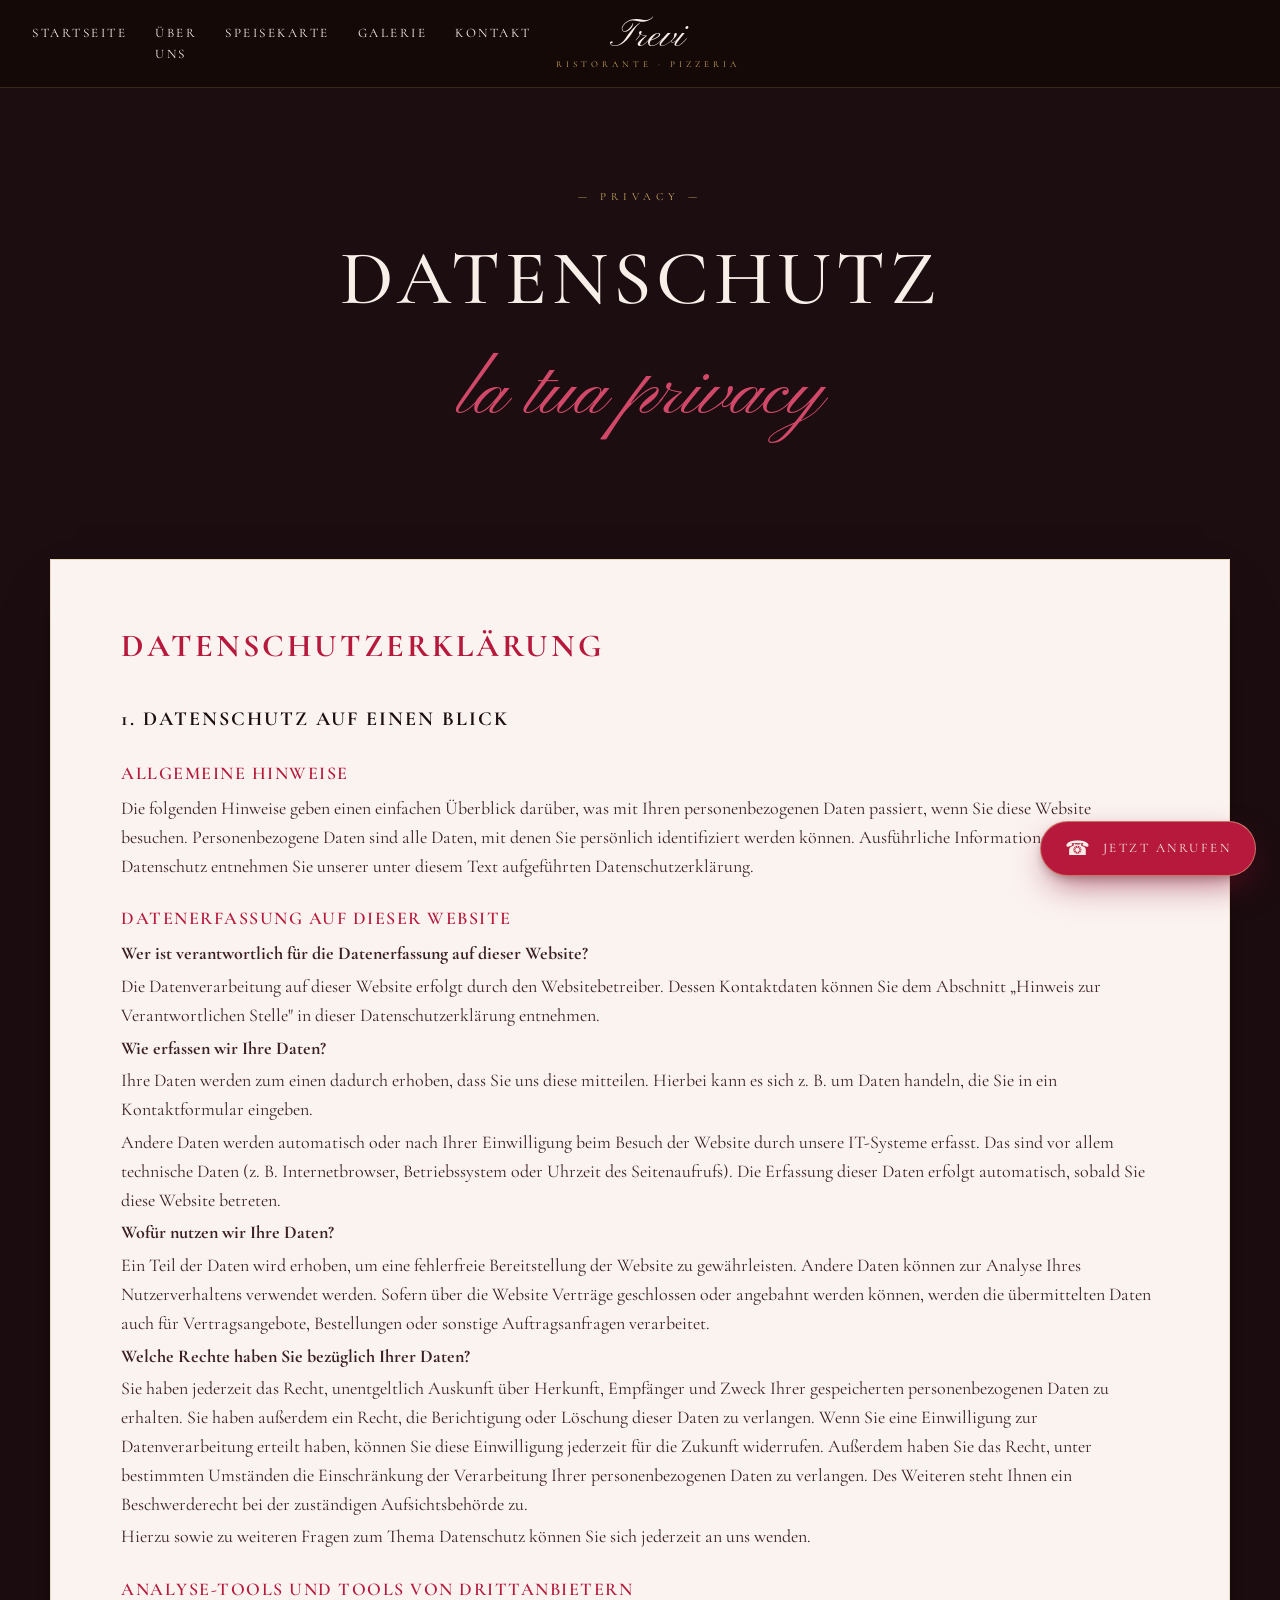
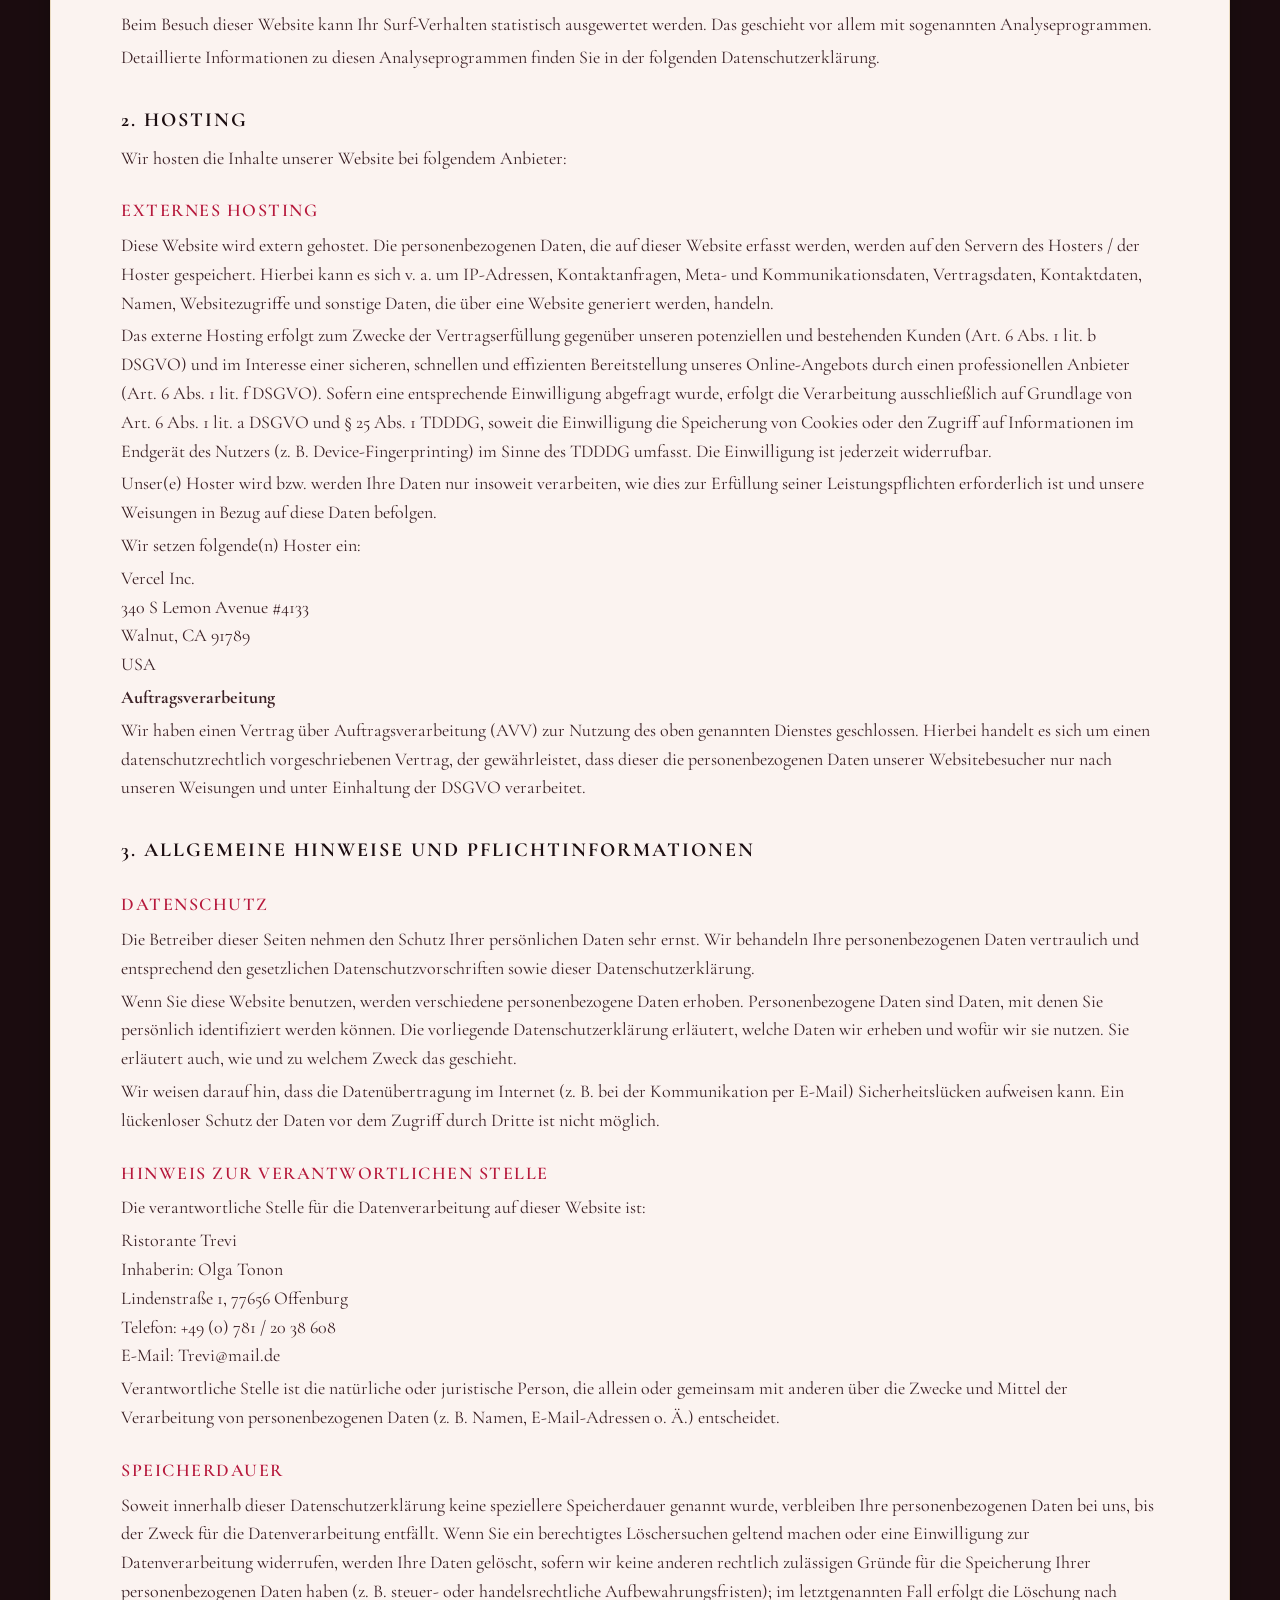
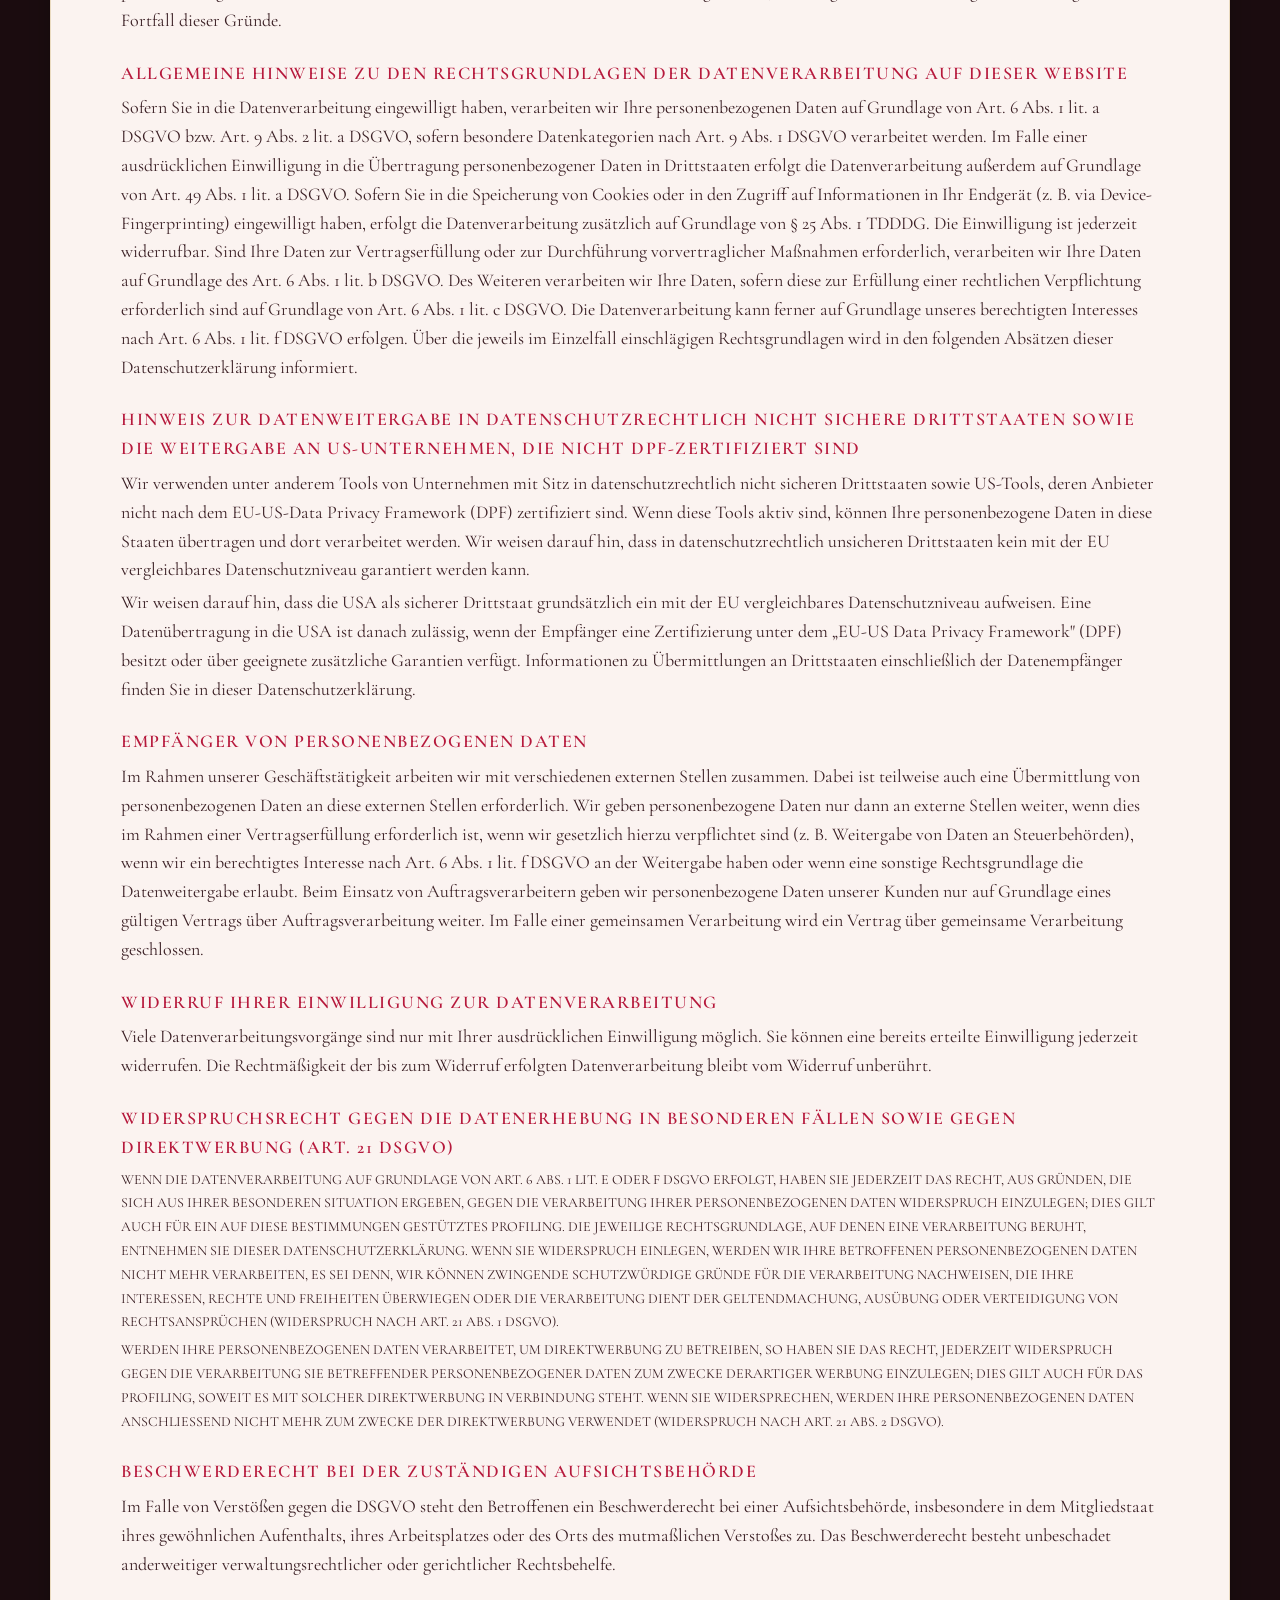
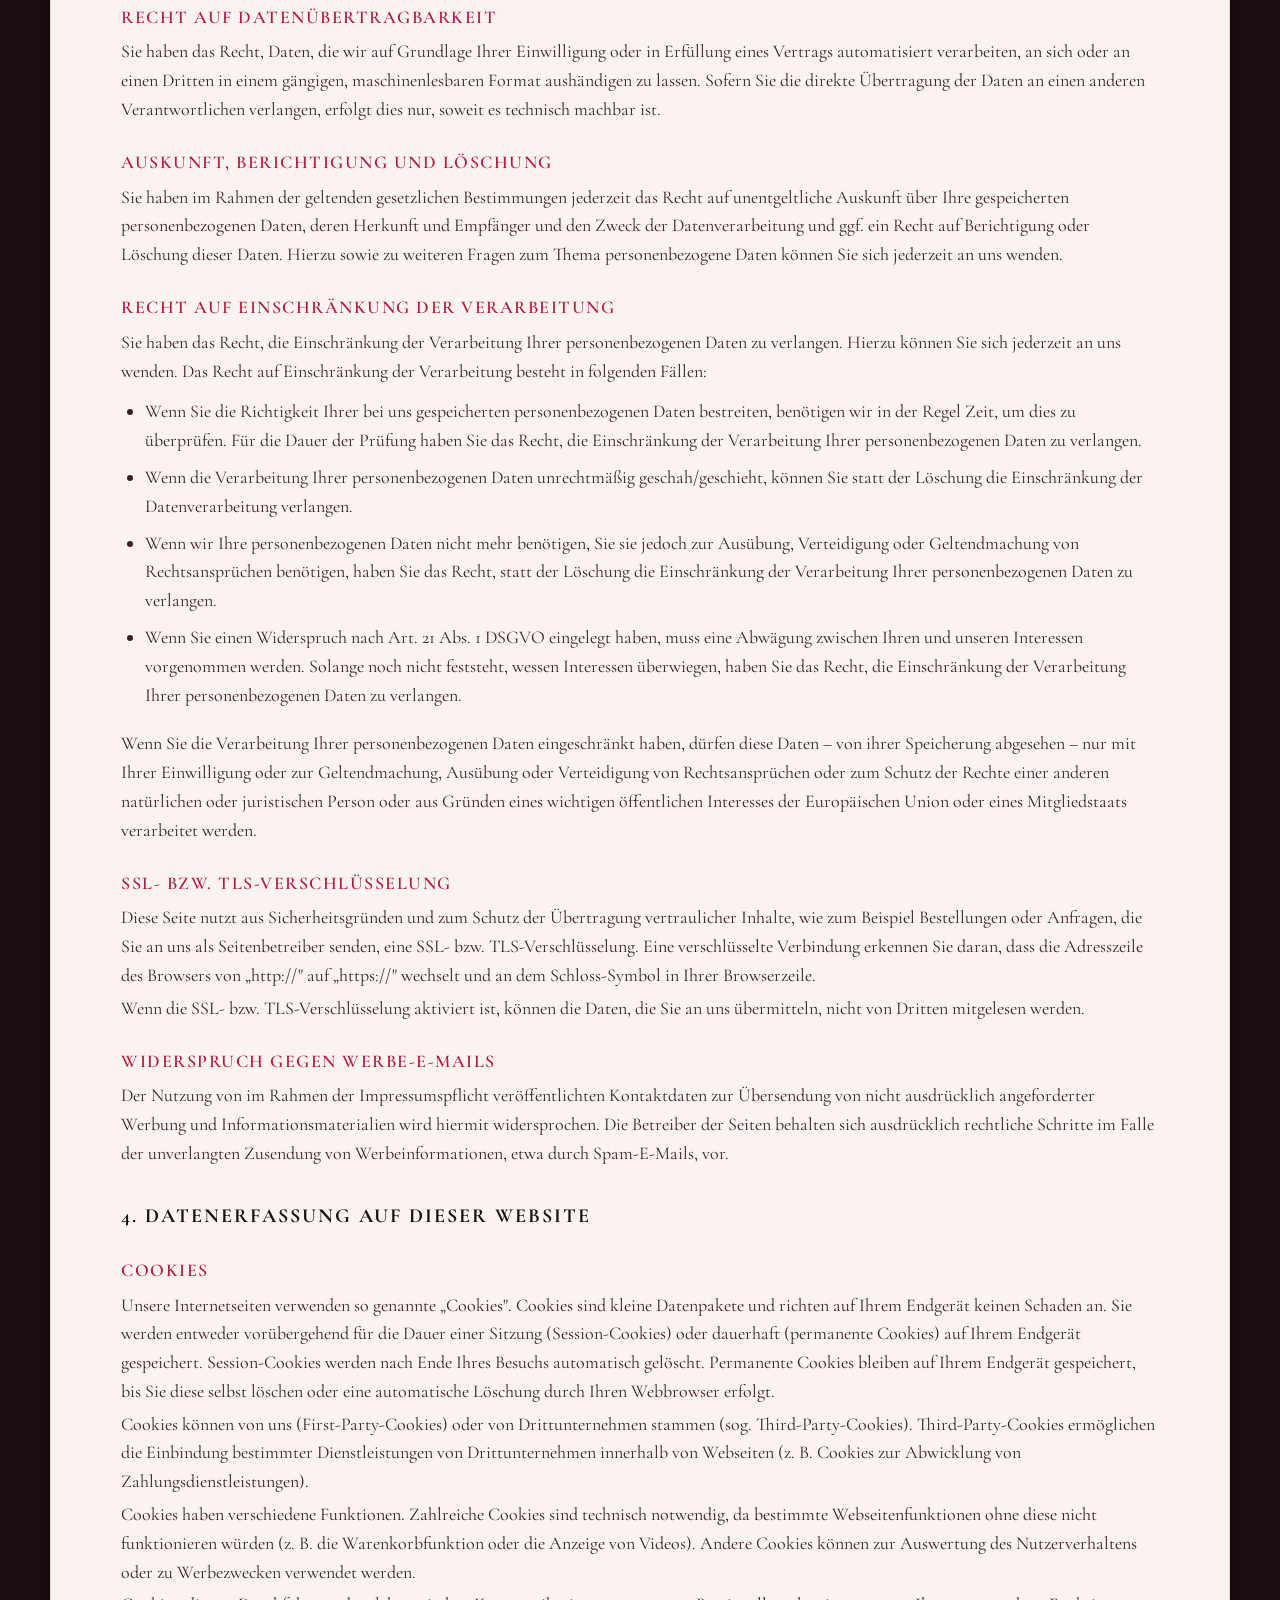
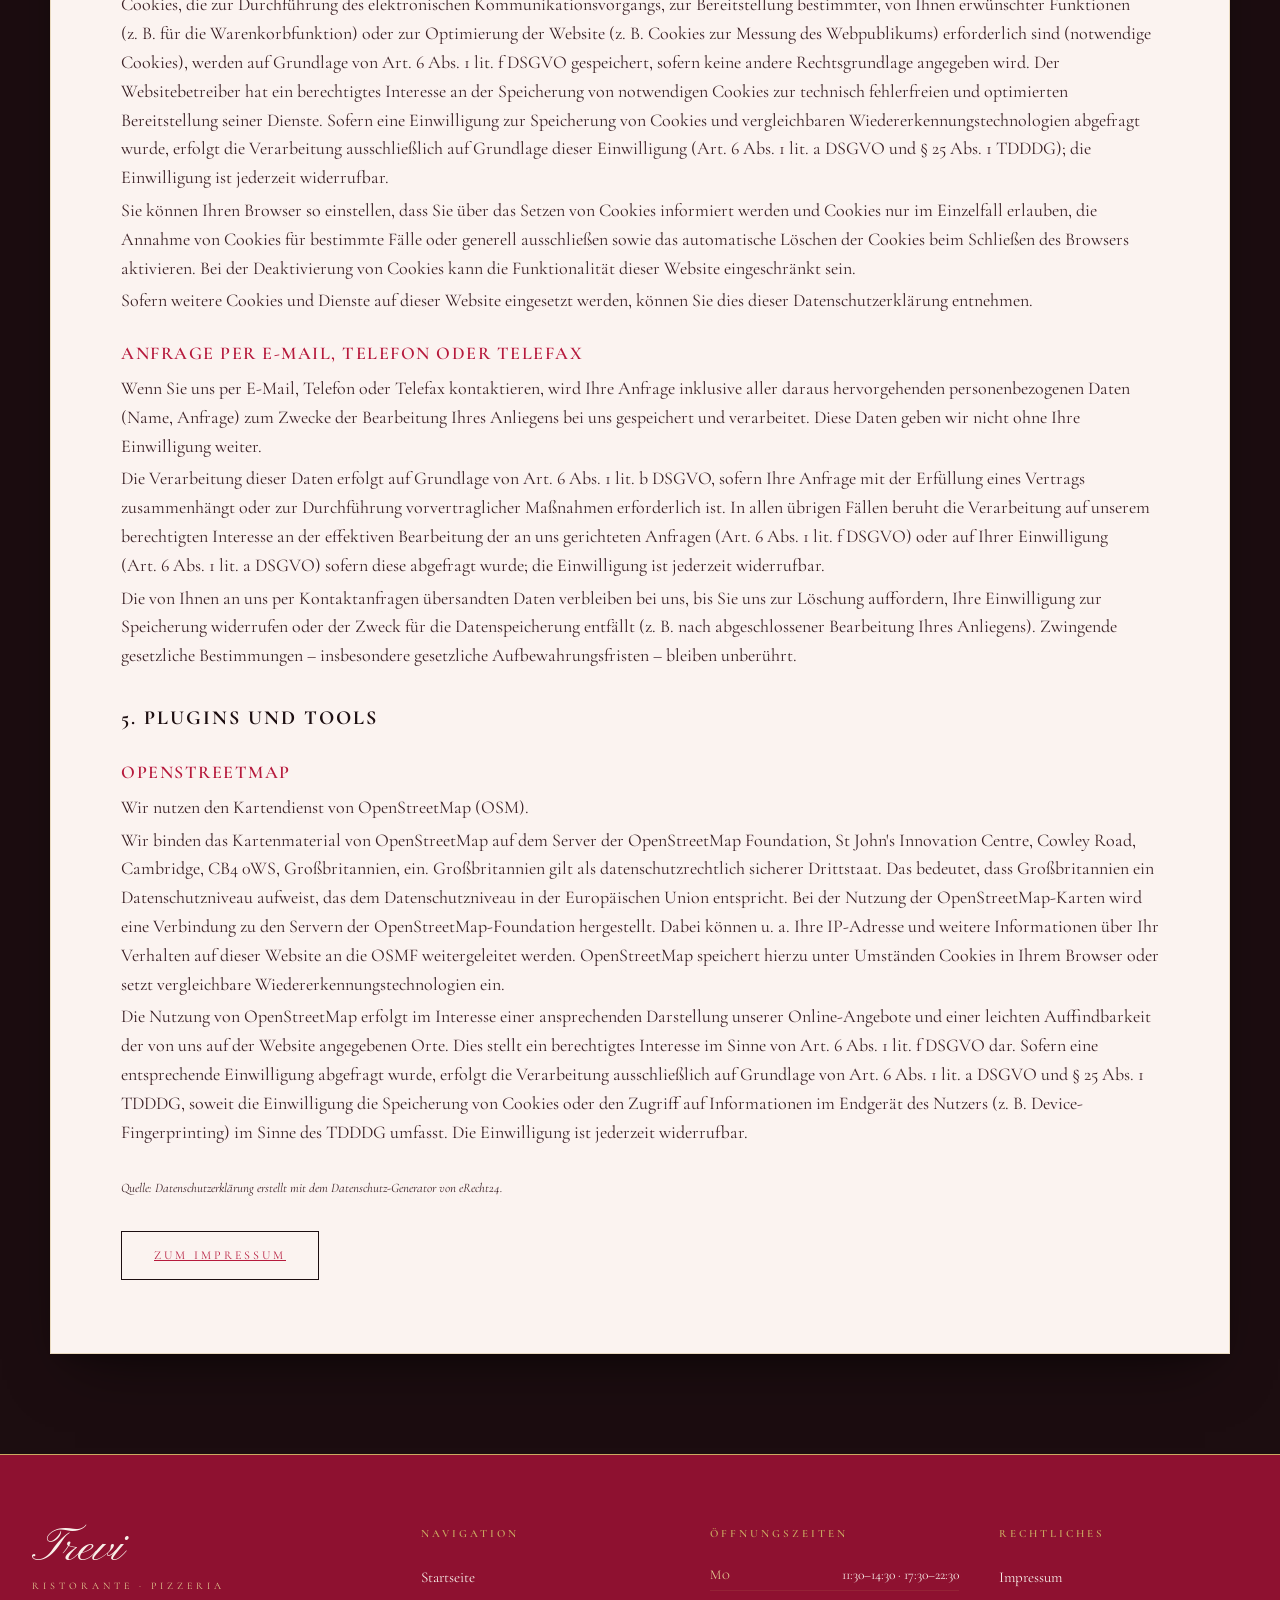
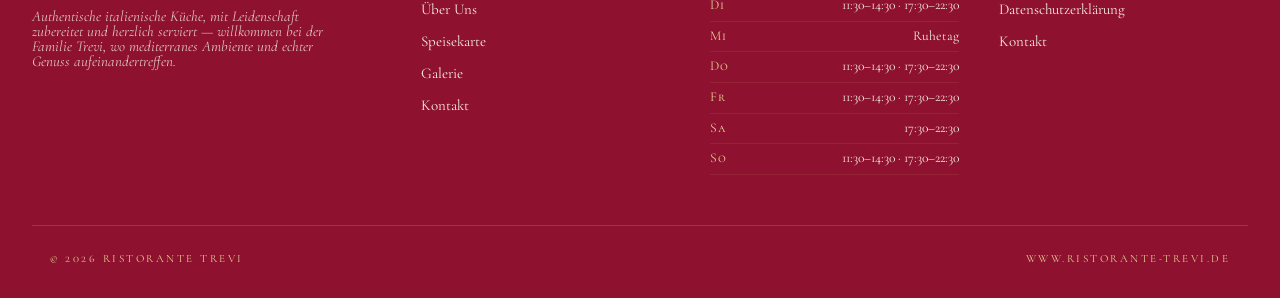
==== commit 4732455a: "Add files via upload" ====
--- a/datenschutz.html
+++ b/datenschutz.html
@@ -339,7 +339,7 @@
     <div class="footer-brand">
       Trevi
       <small>Ristorante · Pizzeria</small>
-      <p>Authentische italienische Küche, herzlich serviert in mediterranem Ambiente — willkommen bei der Familie Trevi.</p>
+      <p>Authentische italienische Küche, mit Leidenschaft zubereitet und herzlich serviert — willkommen bei der Familie Trevi, wo mediterranes Ambiente und echter Genuss aufeinandertreffen.</p>
     </div>
     <div class="footer-col">
       <h4>Navigation</h4>
--- a/css/styles.css
+++ b/css/styles.css
@@ -1106,15 +1106,11 @@
 }
 
 /* Bento spans — flowing in column-direction grid:
-   span 2 rows = full-height column; span 2 columns = double-wide block. */
-.gallery-item.t1 { grid-row: span 2; grid-column: span 2; }   /* large hero */
-.gallery-item.t2 { grid-row: span 1; }                          /* short top */
-.gallery-item.t3 { grid-row: span 1; }                          /* short top */
-.gallery-item.t4 { grid-row: span 2; }                          /* tall column */
-.gallery-item.t5 { grid-row: span 1; }                          /* short bottom (fills col with t2/t3 next to it) */
-.gallery-item.t6 { grid-row: span 2; grid-column: span 2; }     /* wide tall block */
-.gallery-item.t7 { grid-row: span 1; grid-column: span 2; }     /* wide bar (top) */
-.gallery-item.t8 { grid-row: span 1; grid-column: span 2; }     /* wide bar (bottom) */
+   g-tall = full-height portrait column; g-wide = double-wide landscape block;
+   g-sq = half-height square (pairs stack two per column). */
+.gallery-item.g-wide { grid-row: span 2; grid-column: span 2; }  /* landscape hero */
+.gallery-item.g-tall { grid-row: span 2; }                        /* portrait column */
+.gallery-item.g-sq   { grid-row: span 1; }                        /* square */
 
 /* Subtle drag-hint at the right edge so users know there's more. */
 .gallery-hint {
@@ -1255,11 +1251,9 @@
     width: 100%;
     padding: 0;
   }
-  .gallery-item.t1, .gallery-item.t6 { grid-column: span 2; grid-row: span 2; }
-  .gallery-item.t2, .gallery-item.t3, .gallery-item.t4, .gallery-item.t5 {
+  .gallery-item.g-wide, .gallery-item.g-tall, .gallery-item.g-sq {
     grid-column: span 1; grid-row: span 1;
   }
-  .gallery-item.t7, .gallery-item.t8 { grid-column: span 2; grid-row: span 1; }
   .gallery-item .caption { opacity: 1; transform: none; } /* always visible on touch */
   .gallery-item .caption-title { font-size: 18px; }
   .gallery-item .caption-desc { font-size: 13px; }
